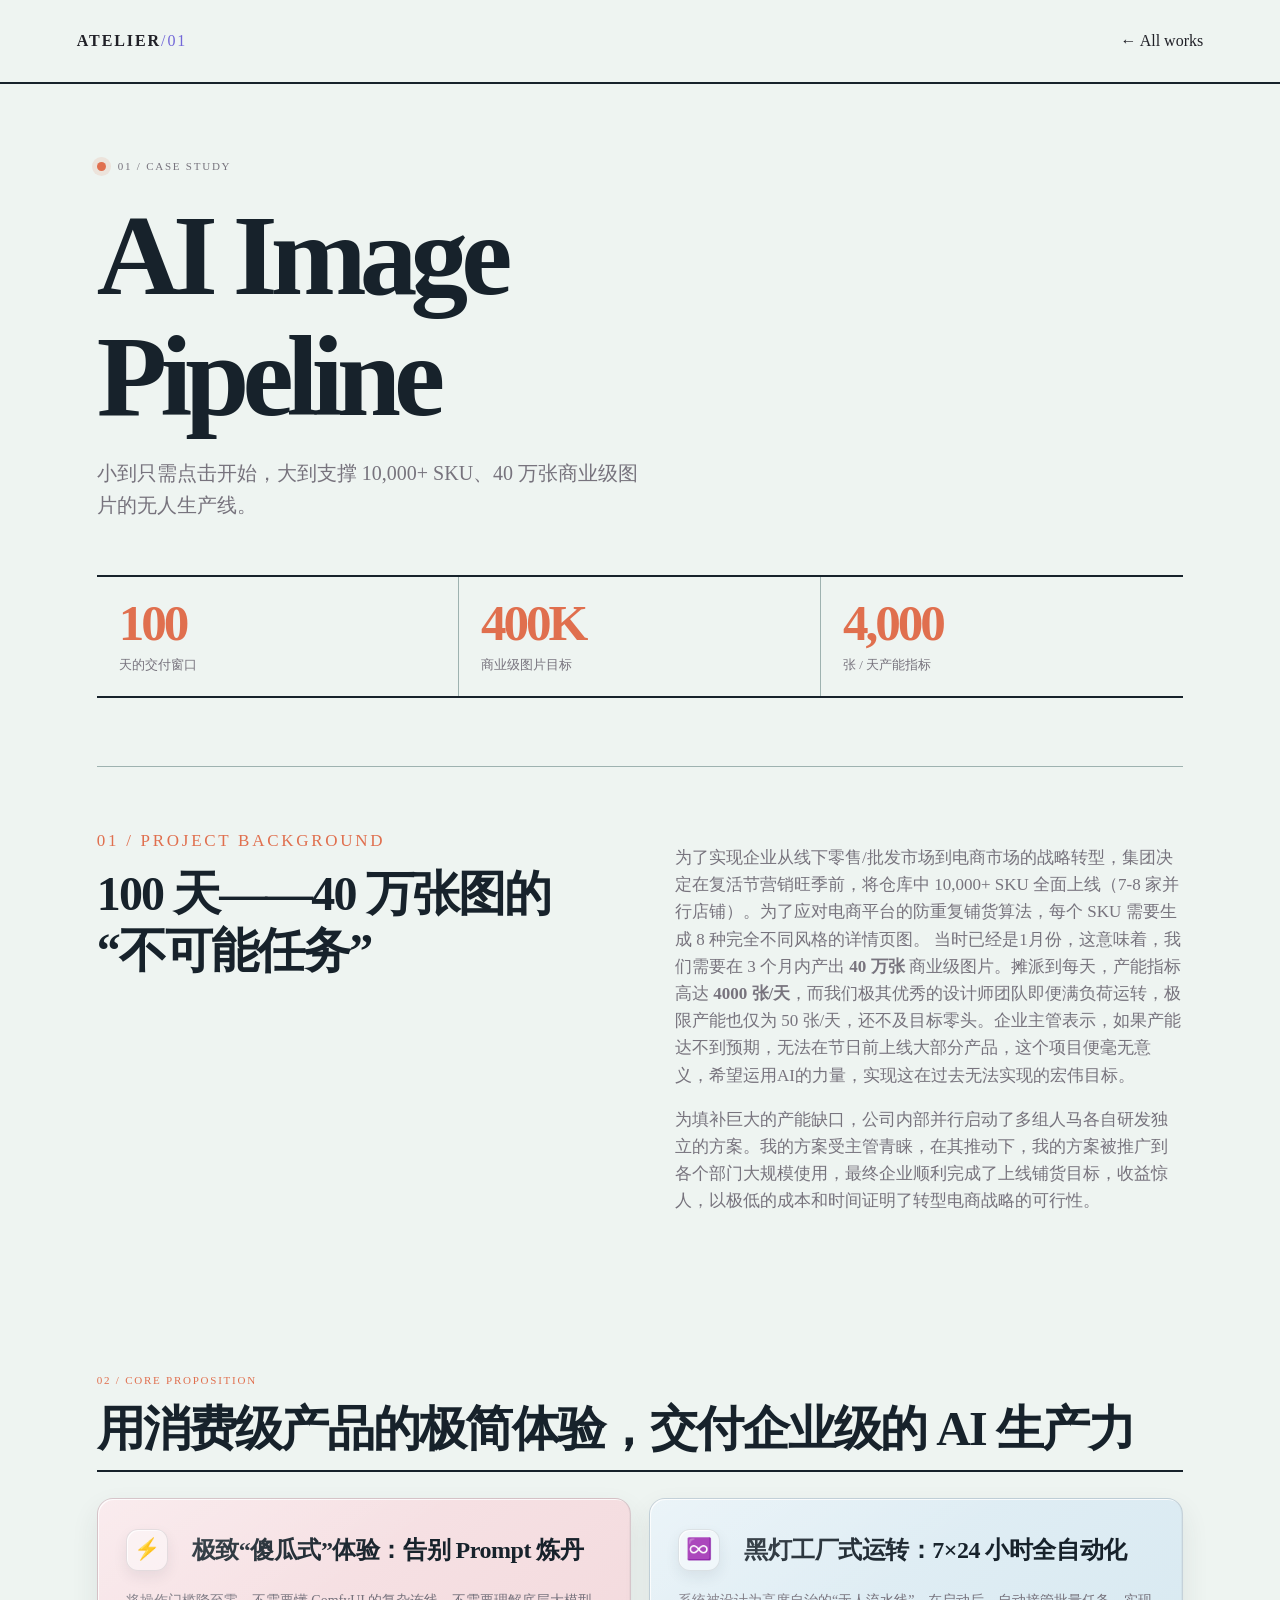
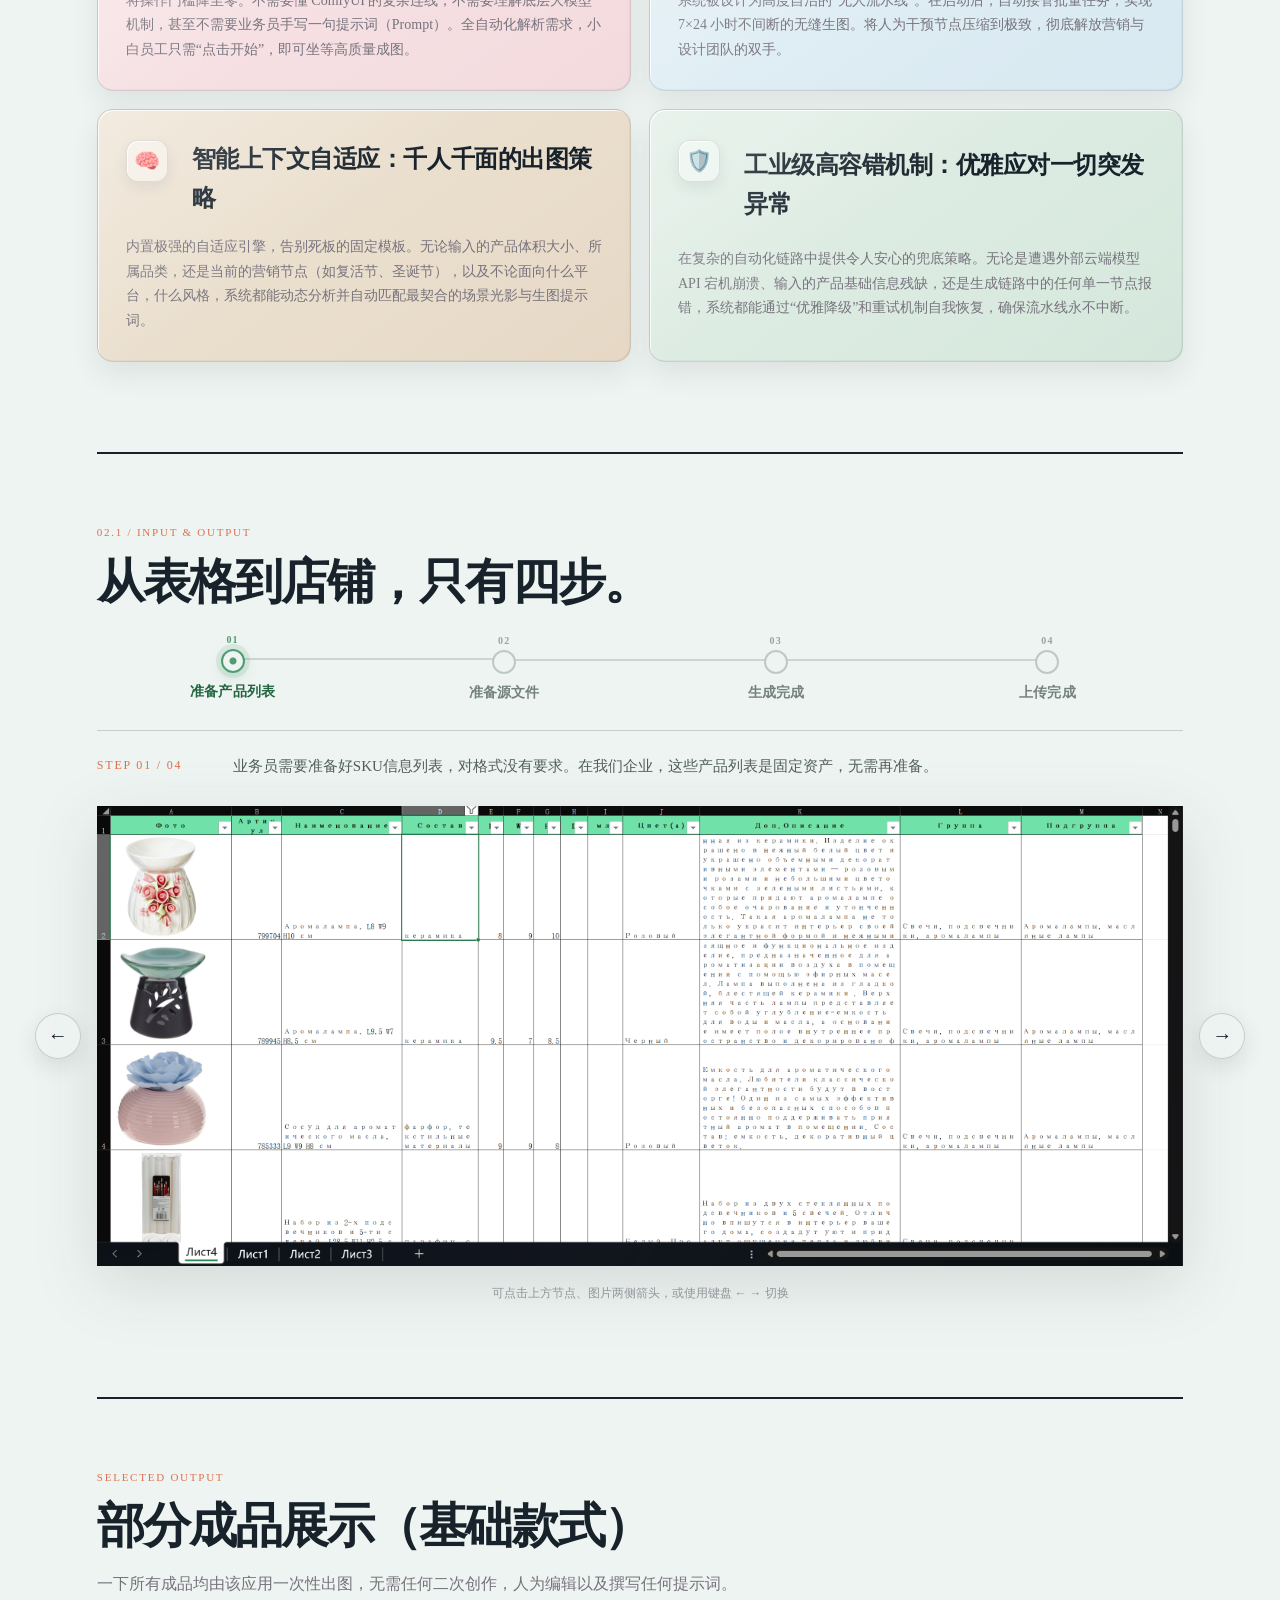
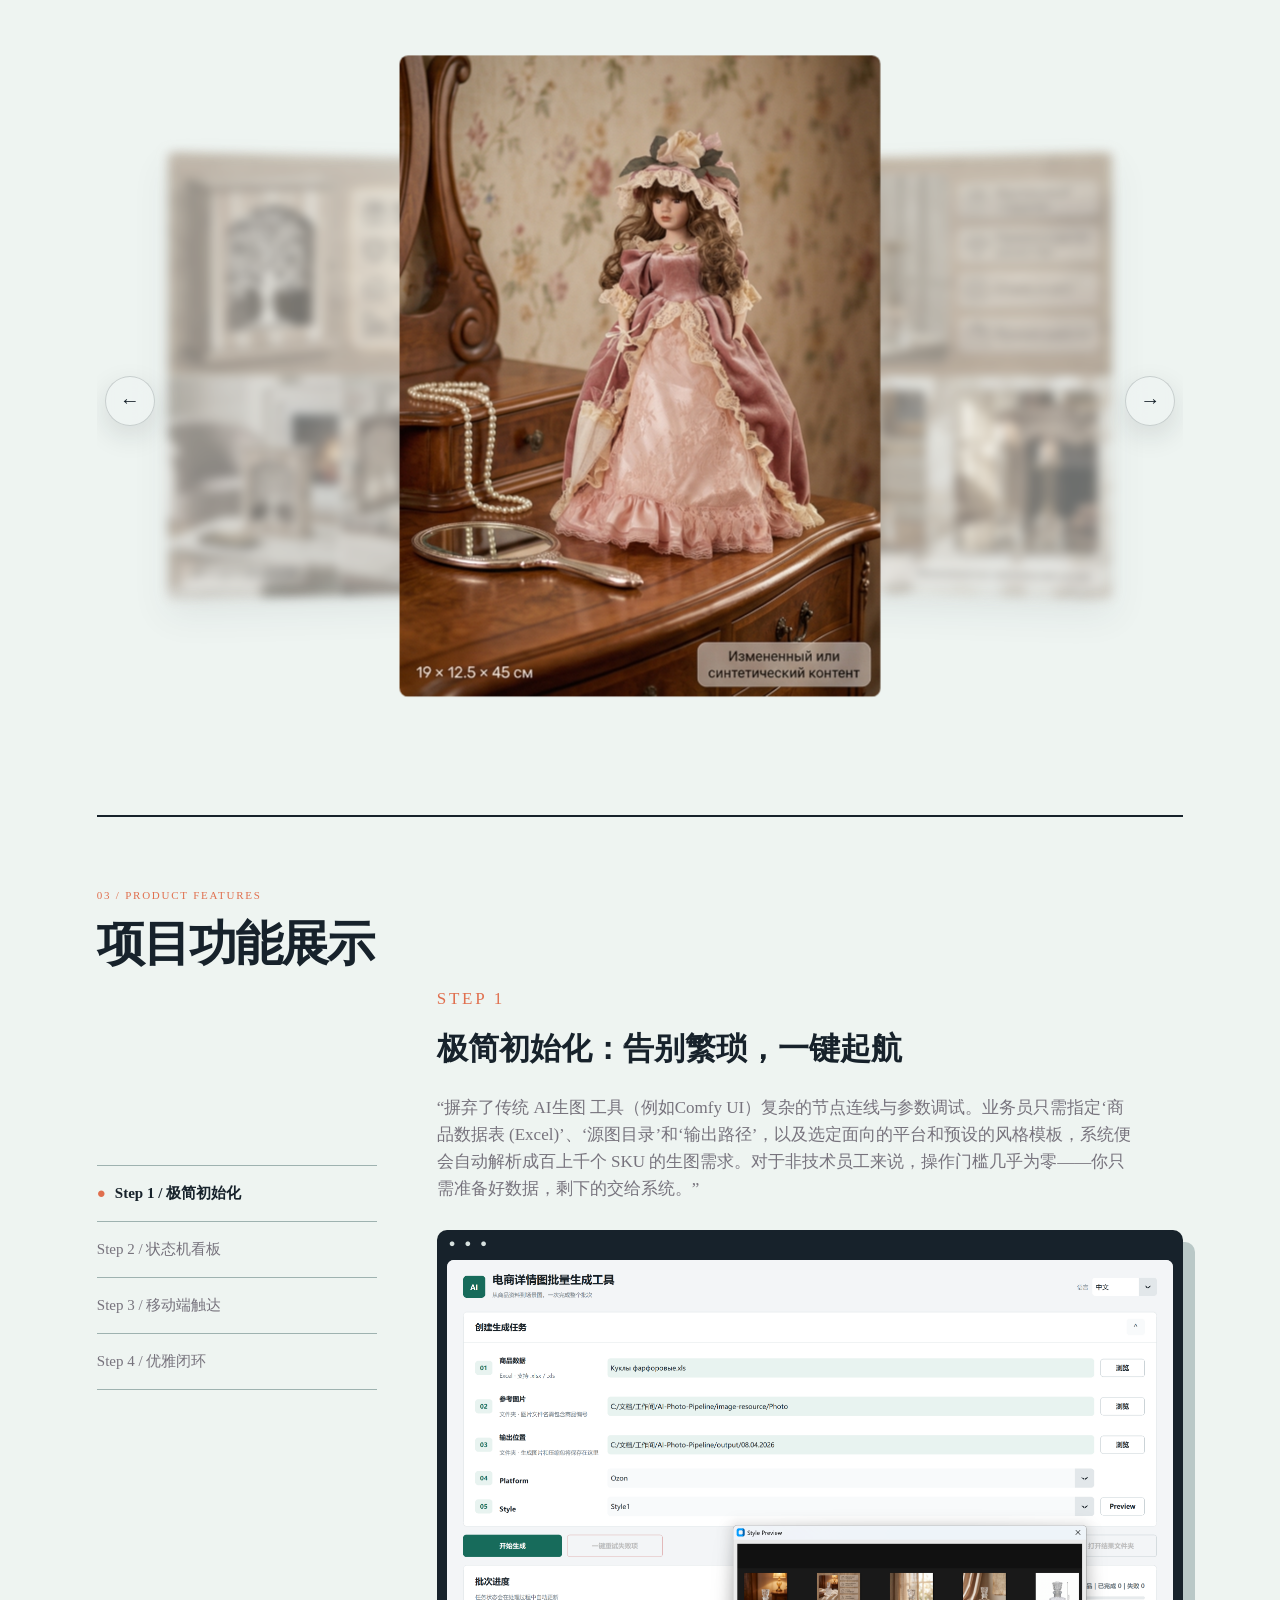
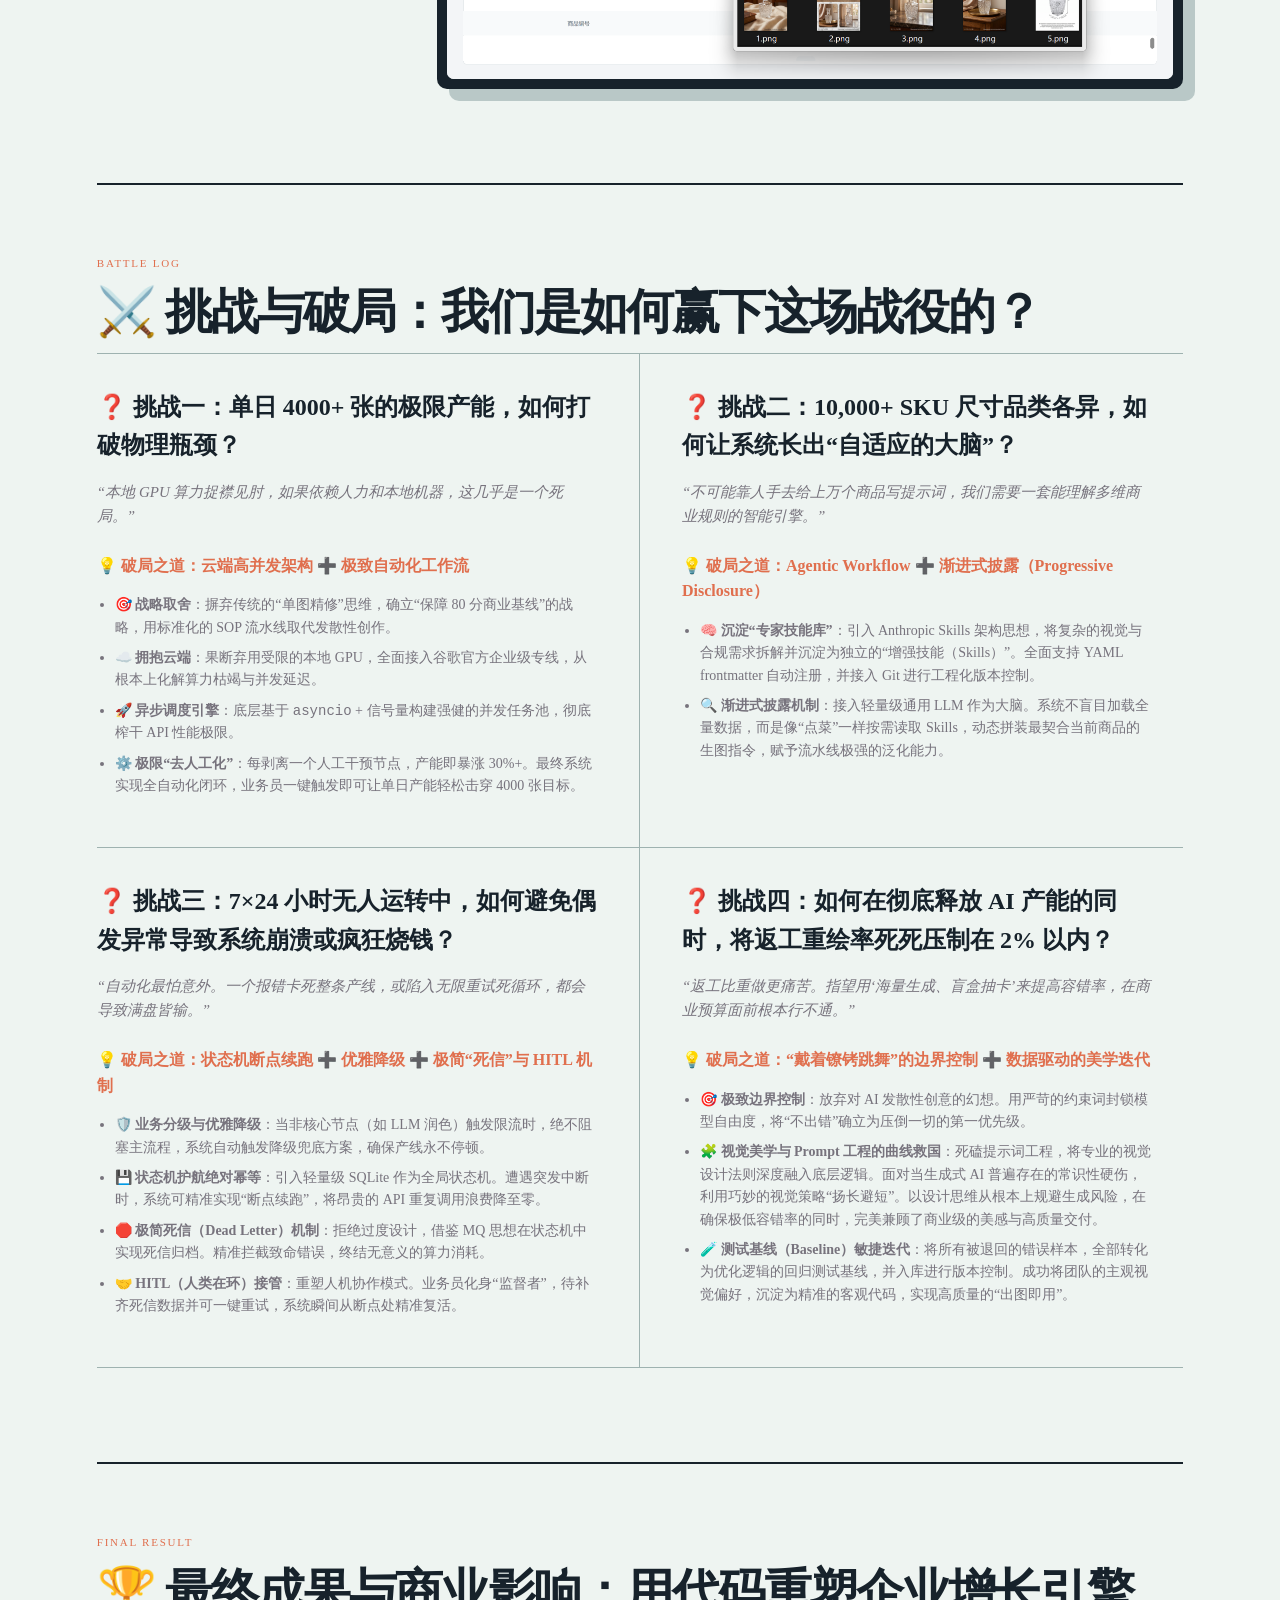
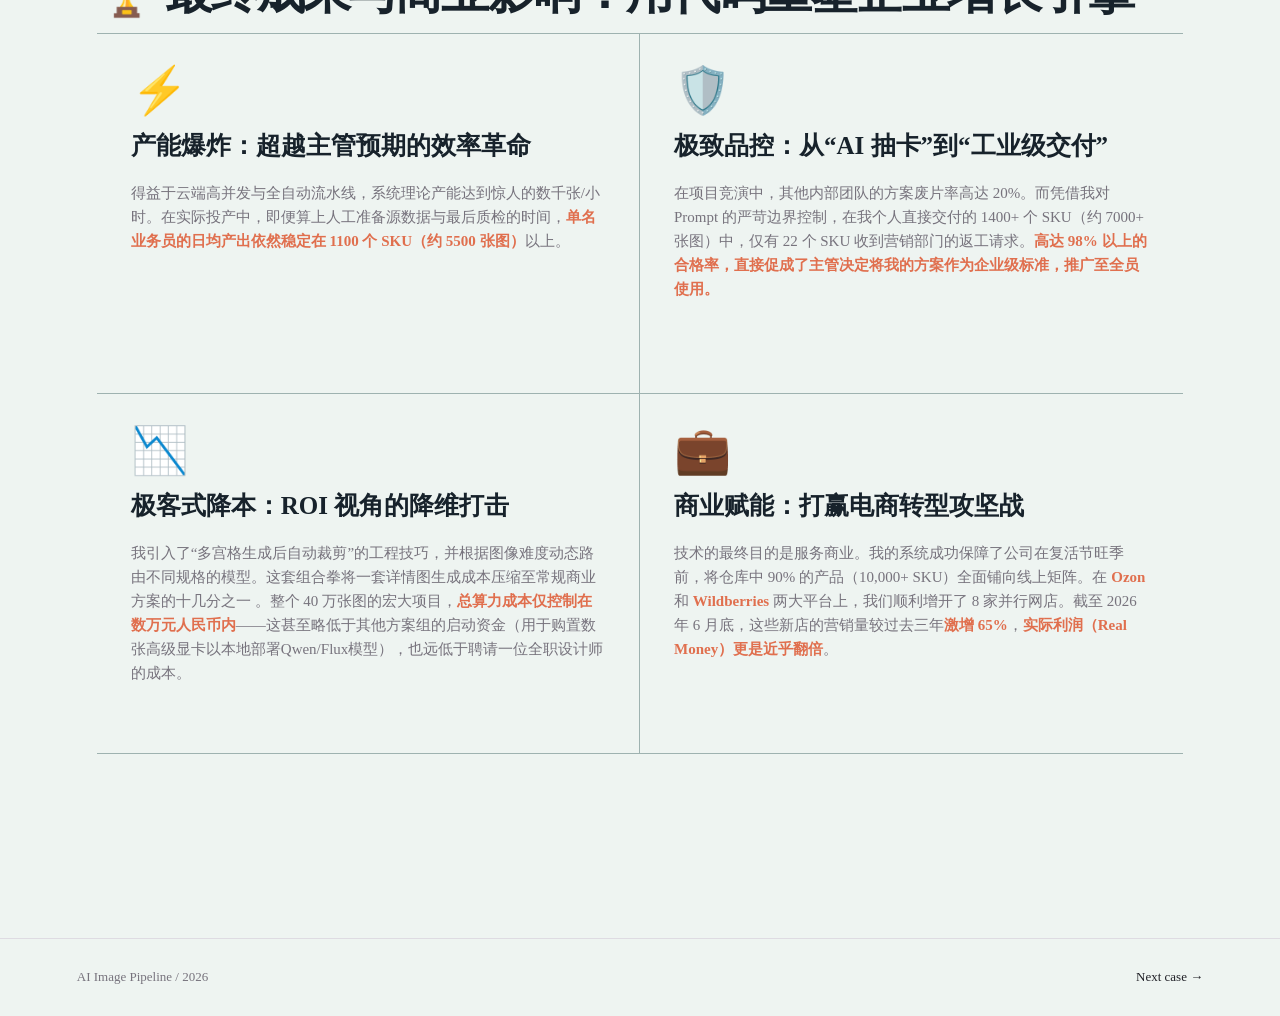
==== docs/project-1.html @ da555381 "Move site to GitHub Pages docs directory" ====
<!doctype html>
<html lang="zh-CN"><head><meta charset="utf-8"><meta name="viewport" content="width=device-width, initial-scale=1"><title>AI Image Pipeline — Atelier</title><link rel="stylesheet" href="styles.css"><link rel="stylesheet" href="theme.css"><link rel="stylesheet" href="pipeline.css"><link rel="stylesheet" href="pipeline-overrides.css"></head>
<body><header class="topbar"><a class="brand" href="index.html">ATELIER<span>/01</span></a><a class="back" href="index.html">← All works</a></header>
<main class="detail pipeline-case">
<section class="detail-head"><div class="pipeline-kicker"><i></i><span class="index">01 / CASE STUDY</span></div><h1>AI Image<br>Pipeline</h1><p class="lede">小到只需点击开始，大到支撑 10,000+ SKU、40 万张商业级图片的无人生产线。</p></section>
<section class="project-stats"><div><strong>100</strong><span>天的交付窗口</span></div><div><strong>400K</strong><span>商业级图片目标</span></div><div><strong>4,000</strong><span>张 / 天产能指标</span></div></section>
<section class="background-copy"><div class="copy-grid"><div><p class="section-label">01 / Project background</p><h2>100 天——40 万张图的“不可能任务”</h2></div><div><p>为了实现企业从线下零售/批发市场到电商市场的战略转型，集团决定在复活节营销旺季前，将仓库中 10,000+ SKU 全面上线（7-8 家并行店铺）。为了应对电商平台的防重复铺货算法，每个 SKU 需要生成 8 种完全不同风格的详情页图。 当时已经是1月份，这意味着，我们需要在 3 个月内产出 <strong>40 万张</strong> 商业级图片。摊派到每天，产能指标高达 <strong>4000 张/天</strong>，而我们极其优秀的设计师团队即便满负荷运转，极限产能也仅为 50 张/天，还不及目标零头。企业主管表示，如果产能达不到预期，无法在节日前上线大部分产品，这个项目便毫无意义，希望运用AI的力量，实现这在过去无法实现的宏伟目标。</p><p>为填补巨大的产能缺口，公司内部并行启动了多组人马各自研发独立的方案。我的方案受主管青睐，在其推动下，我的方案被推广到各个部门大规模使用，最终企业顺利完成了上线铺货目标，收益惊人，以极低的成本和时间证明了转型电商战略的可行性。</p></div></div></section>
<section><p class="section-label">02 / Core proposition</p><h2>用消费级产品的极简体验，交付企业级的 AI 生产力</h2><div class="bento">
<article class="bento-card"><b>⚡</b><div><h3>极致“傻瓜式”体验：告别 Prompt 炼丹</h3><p>将操作门槛降至零。不需要懂 ComfyUI 的复杂连线，不需要理解底层大模型机制，甚至不需要业务员手写一句提示词（Prompt）。全自动化解析需求，小白员工只需“点击开始”，即可坐等高质量成图。</p></div></article>
<article class="bento-card"><b>♾️</b><div><h3>黑灯工厂式运转：7×24 小时全自动化</h3><p>系统被设计为高度自治的“无人流水线”。在启动后，自动接管批量任务，实现 7×24 小时不间断的无缝生图。将人为干预节点压缩到极致，彻底解放营销与设计团队的双手。</p></div></article>
<article class="bento-card"><b>🧠</b><div><h3>智能上下文自适应：千人千面的出图策略</h3><p>内置极强的自适应引擎，告别死板的固定模板。无论输入的产品体积大小、所属品类，还是当前的营销节点（如复活节、圣诞节），以及不论面向什么平台，什么风格，系统都能动态分析并自动匹配最契合的场景光影与生图提示词。</p></div></article>
<article class="bento-card"><b>🛡️</b><div><h3>工业级高容错机制：优雅应对一切突发异常</h3><p>在复杂的自动化链路中提供令人安心的兜底策略。无论是遭遇外部云端模型 API 宕机崩溃、输入的产品基础信息残缺，还是生成链路中的任何单一节点报错，系统都能通过“优雅降级”和重试机制自我恢复，确保流水线永不中断。</p></div></article>
</div></section>
<section class="flow-section"><div class="flow-top"><div><p class="section-label">02.1 / Input & output</p><h2>从表格到店铺，只有四步。</h2></div></div>
<div class="flow-panel" id="flow-panel" tabindex="0" aria-label="输入与输出步骤，可使用方向键切换"><div class="flow-steps"><button class="flow-step active" type="button" data-flow="0"><strong>01</strong><span>准备产品列表</span></button><button class="flow-step" type="button" data-flow="1"><strong>02</strong><span>准备源文件</span></button><button class="flow-step" type="button" data-flow="2"><strong>03</strong><span>生成完成</span></button><button class="flow-step" type="button" data-flow="3"><strong>04</strong><span>上传完成</span></button></div><div class="flow-copy"><span class="step-number" id="flow-number">STEP 01 / 04</span><p id="flow-description">业务员需要准备好SKU信息列表，对格式没有要求。在我们企业，这些产品列表是固定资产，无需再准备。</p></div><div class="flow-image"><button class="round-button flow-image-prev" id="flow-prev" type="button" aria-label="上一步">←</button><img id="flow-image" src="assets/app/输入表格.png" alt="准备产品列表"><button class="round-button flow-image-next" id="flow-next" type="button" aria-label="下一步">→</button></div></div><p class="flow-hint">可点击上方节点、图片两侧箭头，或使用键盘 ← → 切换</p></section>
<section class="gallery-stage"><div class="flow-top"><div><p class="section-label">Selected output</p><h2>部分成品展示（基础款式）</h2><p>一下所有成品均由该应用一次性出图，无需任何二次创作，人为编辑以及撰写任何提示词。</p></div></div><div class="showcase" id="showcase" tabindex="0" aria-label="成品图轮播，可使用方向键切换或滑动"><button class="round-button gallery-prev" type="button" aria-label="上一张">←</button><div class="gallery-track"><figure class="gallery-card is-prev"><img id="gallery-prev-image" src="assets/gallery/20.png" alt="上一张成品图"></figure><figure class="gallery-card is-active"><img id="gallery-active-image" src="assets/gallery/1.png" alt="当前成品图展示 1"></figure><figure class="gallery-card is-next"><img id="gallery-next-image" src="assets/gallery/2.png" alt="下一张成品图"></figure></div><button class="round-button gallery-next" type="button" aria-label="下一张">→</button></div></section>
<section class="features"><p class="section-label">03 / Product features</p><h2>项目功能展示</h2><div class="feature-layout"><nav class="feature-nav"><button class="feature-tab active" type="button" data-feature="0">Step 1 / 极简初始化</button><button class="feature-tab" type="button" data-feature="1">Step 2 / 状态机看板</button><button class="feature-tab" type="button" data-feature="2">Step 3 / 移动端触达</button><button class="feature-tab" type="button" data-feature="3">Step 4 / 优雅闭环</button></nav><article class="feature-content"><p class="section-label" id="feature-step">Step 1</p><h3 id="feature-title">极简初始化：告别繁琐，一键起航</h3><p id="feature-copy">“摒弃了传统 AI生图 工具（例如Comfy UI）复杂的节点连线与参数调试。业务员只需指定‘商品数据表 (Excel)’、‘源图目录’和‘输出路径’，以及选定面向的平台和预设的风格模板，系统便会自动解析成百上千个 SKU 的生图需求。对于非技术员工来说，操作门槛几乎为零——你只需准备好数据，剩下的交给系统。”</p><div class="device-frame browser" id="feature-frame"><img id="feature-image" src="assets/app/图一.png" alt="极简初始化界面"></div></article></div></section>
<section class="challenges"><p class="section-label">Battle log</p><h2>⚔️ 挑战与破局：我们是如何赢下这场战役的？</h2><div class="challenge-list">
<article class="challenge"><h3>❓ 挑战一：单日 4000+ 张的极限产能，如何打破物理瓶颈？</h3><p class="quote">“本地 GPU 算力捉襟见肘，如果依赖人力和本地机器，这几乎是一个死局。”</p><p class="solution">💡 破局之道：云端高并发架构 ➕ 极致自动化工作流</p><ul><li>🎯 <strong>战略取舍</strong>：摒弃传统的“单图精修”思维，确立“保障 80 分商业基线”的战略，用标准化的 SOP 流水线取代发散性创作。</li><li>☁️ <strong>拥抱云端</strong>：果断弃用受限的本地 GPU，全面接入谷歌官方企业级专线，从根本上化解算力枯竭与并发延迟。</li><li>🚀 <strong>异步调度引擎</strong>：底层基于 <code>asyncio</code> + 信号量构建强健的并发任务池，彻底榨干 API 性能极限。</li><li>⚙️ <strong>极限“去人工化”</strong>：每剥离一个人工干预节点，产能即暴涨 30%+。最终系统实现全自动化闭环，业务员一键触发即可让单日产能轻松击穿 4000 张目标。</li></ul></article>
<article class="challenge"><h3>❓ 挑战二：10,000+ SKU 尺寸品类各异，如何让系统长出“自适应的大脑”？</h3><p class="quote">“不可能靠人手去给上万个商品写提示词，我们需要一套能理解多维商业规则的智能引擎。”</p><p class="solution">💡 破局之道：Agentic Workflow ➕ 渐进式披露（Progressive Disclosure）</p><ul><li>🧠 <strong>沉淀“专家技能库”</strong>：引入 Anthropic Skills 架构思想，将复杂的视觉与合规需求拆解并沉淀为独立的“增强技能（Skills）”。全面支持 YAML frontmatter 自动注册，并接入 Git 进行工程化版本控制。</li><li>🔍 <strong>渐进式披露机制</strong>：接入轻量级通用 LLM 作为大脑。系统不盲目加载全量数据，而是像“点菜”一样按需读取 Skills，动态拼装最契合当前商品的生图指令，赋予流水线极强的泛化能力。</li></ul></article>
<article class="challenge"><h3>❓ 挑战三：7×24 小时无人运转中，如何避免偶发异常导致系统崩溃或疯狂烧钱？</h3><p class="quote">“自动化最怕意外。一个报错卡死整条产线，或陷入无限重试死循环，都会导致满盘皆输。”</p><p class="solution">💡 破局之道：状态机断点续跑 ➕ 优雅降级 ➕ 极简“死信”与 HITL 机制</p><ul><li>🛡️ <strong>业务分级与优雅降级</strong>：当非核心节点（如 LLM 润色）触发限流时，绝不阻塞主流程，系统自动触发降级兜底方案，确保产线永不停顿。</li><li>💾 <strong>状态机护航绝对幂等</strong>：引入轻量级 SQLite 作为全局状态机。遭遇突发中断时，系统可精准实现“断点续跑”，将昂贵的 API 重复调用浪费降至零。</li><li>🛑 <strong>极简死信（Dead Letter）机制</strong>：拒绝过度设计，借鉴 MQ 思想在状态机中实现死信归档。精准拦截致命错误，终结无意义的算力消耗。</li><li>🤝 <strong>HITL（人类在环）接管</strong>：重塑人机协作模式。业务员化身“监督者”，待补齐死信数据并可一键重试，系统瞬间从断点处精准复活。</li></ul></article>
<article class="challenge"><h3>❓ 挑战四：如何在彻底释放 AI 产能的同时，将返工重绘率死死压制在 2% 以内？</h3><p class="quote">“返工比重做更痛苦。指望用‘海量生成、盲盒抽卡’来提高容错率，在商业预算面前根本行不通。”</p><p class="solution">💡 破局之道：“戴着镣铐跳舞”的边界控制 ➕ 数据驱动的美学迭代</p><ul><li>🎯 <strong>极致边界控制</strong>：放弃对 AI 发散性创意的幻想。用严苛的约束词封锁模型自由度，将“不出错”确立为压倒一切的第一优先级。</li><li>🧩 <strong>视觉美学与 Prompt 工程的曲线救国</strong>：死磕提示词工程，将专业的视觉设计法则深度融入底层逻辑。面对当生成式 AI 普遍存在的常识性硬伤，利用巧妙的视觉策略“扬长避短”。以设计思维从根本上规避生成风险，在确保极低容错率的同时，完美兼顾了商业级的美感与高质量交付。</li><li>🧪 <strong>测试基线（Baseline）敏捷迭代</strong>：将所有被退回的错误样本，全部转化为优化逻辑的回归测试基线，并入库进行版本控制。成功将团队的主观视觉偏好，沉淀为精准的客观代码，实现高质量的“出图即用”。</li></ul></article>
</div></section>
<section class="results"><p class="section-label">Final result</p><h2>🏆 最终成果与商业影响：用代码重塑企业增长引擎</h2><div class="trophy-grid">
<article class="trophy"><div class="trophy-icon">⚡</div><h3>产能爆炸：超越主管预期的效率革命</h3><p>得益于云端高并发与全自动流水线，系统理论产能达到惊人的数千张/小时。在实际投产中，即便算上人工准备源数据与最后质检的时间，<strong>单名业务员的日均产出依然稳定在 1100 个 SKU（约 5500 张图）</strong>以上。</p></article>
<article class="trophy"><div class="trophy-icon">🛡️</div><h3>极致品控：从“AI 抽卡”到“工业级交付”</h3><p>在项目竞演中，其他内部团队的方案废片率高达 20%。而凭借我对 Prompt 的严苛边界控制，在我个人直接交付的 1400+ 个 SKU（约 7000+ 张图）中，仅有 22 个 SKU 收到营销部门的返工请求。<strong>高达 98% 以上的合格率，直接促成了主管决定将我的方案作为企业级标准，推广至全员使用。</strong></p></article>
<article class="trophy"><div class="trophy-icon">📉</div><h3>极客式降本：ROI 视角的降维打击</h3><p>我引入了“多宫格生成后自动裁剪”的工程技巧，并根据图像难度动态路由不同规格的模型。这套组合拳将一套详情图生成成本压缩至常规商业方案的十几分之一 。整个 40 万张图的宏大项目，<strong>总算力成本仅控制在数万元人民币内</strong>——这甚至略低于其他方案组的启动资金（用于购置数张高级显卡以本地部署Qwen/Flux模型），也远低于聘请一位全职设计师的成本。</p></article>
<article class="trophy"><div class="trophy-icon">💼</div><h3>商业赋能：打赢电商转型攻坚战</h3><p>技术的最终目的是服务商业。我的系统成功保障了公司在复活节旺季前，将仓库中 90% 的产品（10,000+ SKU）全面铺向线上矩阵。在 <strong>Ozon</strong> 和 <strong>Wildberries</strong> 两大平台上，我们顺利增开了 8 家并行网店。截至 2026 年 6 月底，这些新店的营销量较过去三年<strong>激增 65%</strong>，<strong>实际利润（Real Money）更是近乎翻倍</strong>。</p></article>
</div></section></main><footer><span>AI Image Pipeline / 2026</span><a href="project-2.html">Next case →</a></footer>
<script>
const flows=[['准备产品列表','业务员需要准备好SKU信息列表，对格式没有要求。在我们企业，这些产品列表是固定资产，无需再准备。','输入表格.png'],['准备源文件（白底图）','业务员需要将带有SKU编号的同名图片都打包到对应文件路径，同样对顺序和格式无要求，在我们企业这些也是固定资产无需再次消耗人力。','白底图展示.png'],['生成完成','生成完成后，会根据SKU编号对成品图进行打包和排序，并存放至指定位置。业务员可以一键上传到Ozon等平台，不需要再改动。','文件打包.png'],['上传完成','成品图已经被批量上传到Ozon等电商平台上，我们的业务员会对上线的产品图进行审核。','商店展示.png']];let fi=0;function setFlow(n){fi=(n+4)%4;let x=flows[fi];document.querySelector('#flow-number').textContent=`STEP 0${fi+1} / 04`;document.querySelector('#flow-description').textContent=x[1];let im=document.querySelector('#flow-image');im.classList.add('is-changing');setTimeout(()=>{im.src='assets/app/'+x[2];im.alt=x[0];im.classList.remove('is-changing')},120);document.querySelectorAll('.flow-step').forEach((b,i)=>{b.classList.toggle('active',i===fi);b.classList.toggle('complete',i<fi)})}document.querySelector('#flow-prev').onclick=()=>setFlow(fi-1);document.querySelector('#flow-next').onclick=()=>setFlow(fi+1);document.querySelectorAll('.flow-step').forEach(b=>b.onclick=()=>setFlow(+b.dataset.flow));document.querySelector('#flow-panel').onkeydown=e=>{if(e.key==='ArrowLeft'){e.preventDefault();setFlow(fi-1)}if(e.key==='ArrowRight'){e.preventDefault();setFlow(fi+1)}};
const pics=['1.png','2.png','3.png','4.png','6.jpg','7.jpg','8.png','9.png','10.png','11.png','12.png','13.png','14.png','15.png','16.png','17.png','18.png','19.png','20.png'];let gi=0,timer,galleryBusy=false;const galleryPath='assets/gallery/';const show=document.querySelector('#showcase');function renderGallery(){const prev=(gi-1+pics.length)%pics.length,next=(gi+1)%pics.length;document.querySelector('#gallery-prev-image').src=galleryPath+pics[prev];document.querySelector('#gallery-active-image').src=galleryPath+pics[gi];document.querySelector('#gallery-active-image').alt=`当前成品图展示 ${gi+1}`;document.querySelector('#gallery-next-image').src=galleryPath+pics[next]}function setGallery(n){if(galleryBusy)return;galleryBusy=true;const direction=((n-gi+pics.length)%pics.length===pics.length-1)?'prev':'next';show.classList.add(direction==='next'?'rotate-next':'rotate-prev');setTimeout(()=>{gi=(n+pics.length)%pics.length;show.classList.add('is-resetting');show.classList.remove('rotate-next','rotate-prev');renderGallery();requestAnimationFrame(()=>requestAnimationFrame(()=>{show.classList.remove('is-resetting');galleryBusy=false}))},560)}function resetTimer(){clearInterval(timer);timer=setInterval(()=>setGallery(gi+1),4600)}document.querySelector('.gallery-prev').onclick=()=>{setGallery(gi-1);resetTimer()};document.querySelector('.gallery-next').onclick=()=>{setGallery(gi+1);resetTimer()};let sx=0;show.onkeydown=e=>{if(e.key==='ArrowLeft'){e.preventDefault();setGallery(gi-1);resetTimer()}if(e.key==='ArrowRight'){e.preventDefault();setGallery(gi+1);resetTimer()}};show.addEventListener('touchstart',e=>sx=e.changedTouches[0].screenX,{passive:true});show.addEventListener('touchend',e=>{let d=e.changedTouches[0].screenX-sx;if(Math.abs(d)>40){setGallery(gi+(d<0?1:-1));resetTimer()}},{passive:true});renderGallery();resetTimer();
const features=[['Step 1','极简初始化：告别繁琐，一键起航','“摒弃了传统 AI生图 工具（例如Comfy UI）复杂的节点连线与参数调试。业务员只需指定‘商品数据表 (Excel)’、‘源图目录’和‘输出路径’，系统便会自动解析成百上千个 SKU 的生图需求。对于非技术员工来说，操作门槛几乎为零——你只需准备好数据，剩下的交给系统。”','图一.png','极简初始化界面','browser'],['Step 2','状态机看板：运筹帷幄，全局掌控','“点击开始，应用即刻化身为全自动流水线。得益于底层的异步并发引擎与状态机机制，任务看板实时反馈每一个 SKU 的流转节点与成功率。无需人肉盯盘，每个并发任务的进度一目了然，将‘工业级量产’的稳健感具象化。”','图二.png','任务进行中的看板','browser'],['Step 3','移动端触达：解放双手，只需验收','“真正的‘黑灯工厂’意味着彻底解放双眼。你可以去忙自己其他的工作，不需要一直盯着它，待任务跑完时，系统会通过专属 Telegram Bot 第一时间将完工报告推送到你的手机。”','图三.png','Telegram Bot 手机通知','phone-frame'],['Step 4','优雅闭环：死信接管与断点续跑','“遇到源图缺失或尺寸报错？无需从头重跑大批次。系统生成的详细报告精准过滤出‘死信（Dead Letter）’任务。业务员只需在源头补齐数据，点击‘一键重试’，系统便会精确触发断点续跑机制。绝不浪费昂贵的付费 API，优雅实现 HITL的最后一块拼图。”','图四.png','详细报告与一键重试按钮','browser']];function setFeature(n){let x=features[n];document.querySelector('#feature-step').textContent=x[0];document.querySelector('#feature-title').textContent=x[1];document.querySelector('#feature-copy').textContent=x[2];let im=document.querySelector('#feature-image');im.src='assets/app/'+x[3];im.alt=x[4];document.querySelector('#feature-frame').className='device-frame '+x[5];document.querySelectorAll('.feature-tab').forEach((b,i)=>b.classList.toggle('active',i===n))}document.querySelectorAll('.feature-tab').forEach((b,i)=>b.onclick=()=>setFeature(i));
</script></body></html>
---- docs/styles.css ----
:root{--ink:#202027;--muted:#77737d;--line:#dedbe2;--paper:#f8f7f4;--accent:#7267d8}*{box-sizing:border-box}body{margin:0;background:var(--paper);color:var(--ink);font-family:Arial,"PingFang SC",sans-serif;line-height:1.6}.topbar,footer{display:flex;justify-content:space-between;align-items:center;padding:28px 6vw;border-bottom:1px solid var(--line)}footer{border-top:1px solid var(--line);border-bottom:0;margin-top:90px;color:var(--muted);font-size:13px}.brand{font-weight:800;letter-spacing:.12em;color:var(--ink);text-decoration:none}.brand span{color:var(--accent);font-weight:400}.eyebrow,.index{font-size:11px;letter-spacing:.16em;text-transform:uppercase;color:var(--muted)}main{max-width:1100px;margin:auto;padding:0 6vw}.hero{padding:110px 0 85px;max-width:740px}.hero h1,.detail-head h1{font-size:clamp(48px,8vw,106px);line-height:1.05;letter-spacing:-.06em;margin:18px 0}.hero em{font-style:normal;color:var(--accent)}.intro,.lede{font-size:20px;color:var(--muted);max-width:560px}.project-list{border-top:1px solid var(--line)}.project-card{display:grid;grid-template-columns:70px 1fr 40px;gap:22px;padding:38px 0;border-bottom:1px solid var(--line);text-decoration:none;color:inherit;align-items:start;transition:.2s}.project-card:hover{padding-left:12px}.project-card h2{font-size:42px;line-height:1.1;margin:0 0 8px}.project-card p{margin:0;color:var(--muted);max-width:520px}.arrow{font-size:28px;color:var(--accent)}.back,footer a{color:var(--ink);text-decoration:none}.detail{padding-top:76px}.detail-head{max-width:800px}.visual{height:420px;margin:64px 0 100px;display:grid;place-items:center;background:#ece8f8;overflow:hidden}.visual-flow{background:linear-gradient(135deg,#d9d1f4,#f3d9cd)}.visual-notes{background:linear-gradient(135deg,#d5ebea,#f6e7c7)}.mock-window{width:58%;height:58%;background:#fff;border-radius:14px;padding:22px;box-shadow:0 20px 50px #4b3d5c2b}.mock-window>span{display:inline-block;width:8px;height:8px;border-radius:50%;background:#d8d3dc;margin-right:5px}.mock-lines{margin-top:25px;height:70%;background:repeating-linear-gradient(#f0eef4 0 2px,transparent 2px 28px)}.phone{width:190px;height:350px;border:10px solid #292834;border-radius:30px;background:#fff;padding:14px;box-shadow:0 25px 45px #37564b35}.phone-screen{display:flex;flex-direction:column;gap:13px;font-size:12px}.note-line{display:block;height:8px;background:#c7ddda;border-radius:10px}.note-line.short{width:62%}.photo-block{height:120px;border-radius:10px;background:linear-gradient(135deg,#f3bc83,#87b7ae)}.copy-grid{display:grid;grid-template-columns:1fr 1fr;gap:70px;padding:60px 0;border-top:1px solid var(--line)}h2{font-size:32px;line-height:1.2;margin:12px 0}h3{font-size:24px;margin:12px 0}p{color:var(--muted)}.split{display:grid;grid-template-columns:1fr 1fr;gap:70px;padding:60px 0;border-top:1px solid var(--line)}ul{padding-left:18px;color:var(--muted)}li{margin:8px 0}.metric{display:flex;align-items:baseline;gap:14px;border-top:1px solid var(--line);padding:16px 0}.metric strong{font-size:30px;color:var(--accent)}.metric span{color:var(--muted);font-size:13px}.gallery{padding:60px 0;border-top:1px solid var(--line)}.tiles{display:grid;grid-template-columns:repeat(3,1fr);gap:16px}.tile{height:180px;border-radius:10px;padding:20px;font-weight:700}.lavender{background:#ddd8f5}.peach{background:#f4d8c9}.mint{background:#d5e9df}.sky{background:#d5e9f1}.butter{background:#f4e6b8}.rose{background:#f1d5dc}.architecture{display:flex;gap:10px;align-items:center;margin:20px 0}.architecture span{padding:12px 16px;border:1px solid var(--line);border-radius:8px;background:#fff}.architecture i{color:var(--accent)}@media(max-width:700px){.copy-grid,.split{grid-template-columns:1fr;gap:20px}.tiles{grid-template-columns:1fr}.visual{height:300px}.project-card h2{font-size:32px}}
---- docs/theme.css ----
﻿body{background:#eef4f1;color:#17222b;font-family:Georgia,"Songti SC",serif}.topbar{border-bottom:2px solid #17222b}.project-card{border-bottom:2px solid #b9c8c7}.hero em,.arrow,.metric strong{color:#e06f4e}.tile{border-radius:0;border:1px solid #9eb2b0}
---- docs/pipeline.css ----
.pipeline-case{max-width:1240px;padding-top:74px}.pipeline-case .detail-head{max-width:930px}.pipeline-case .detail-head h1{font-size:clamp(54px,9vw,130px);max-width:1000px}.pipeline-kicker{display:flex;gap:12px;align-items:center;margin-bottom:20px}.pipeline-kicker i{width:9px;height:9px;background:#e06f4e;border-radius:50%;box-shadow:0 0 0 5px #e06f4e22}.section-label{font-size:11px;letter-spacing:.16em;text-transform:uppercase;color:#e06f4e;margin:0 0 12px}.pipeline-case h2{font-size:clamp(30px,4vw,48px);line-height:1.18;letter-spacing:-.04em}.project-stats{display:grid;grid-template-columns:repeat(3,1fr);border-top:2px solid #17222b;border-bottom:2px solid #17222b;margin:54px 0 68px}.project-stats div{padding:20px 22px;border-right:1px solid #9eb2b0}.project-stats div:last-child{border:0}.project-stats strong{display:block;font-size:clamp(30px,4vw,54px);line-height:1;color:#e06f4e;letter-spacing:-.06em}.project-stats span{display:block;color:#77737d;font-size:13px;margin-top:7px}.pipeline-hero-media{display:grid;grid-template-columns:1.1fr .9fr;gap:12px;height:520px;margin-bottom:100px;overflow:hidden}.pipeline-hero-media img{width:100%;height:100%;object-fit:cover;display:block;border:1px solid #9eb2b0}.pipeline-hero-stack{display:grid;grid-template-rows:1fr 1fr;gap:12px;min-height:0}.background-copy{padding-bottom:80px}.background-copy p{font-size:17px}.pipeline-case .copy-grid{border-color:#9eb2b0}.bento{display:grid;grid-template-columns:repeat(2,1fr);gap:12px;padding:26px 0 90px;border-top:2px solid #17222b}.bento-card{min-height:240px;padding:26px;border:1px solid #9eb2b0;background:#f6faf7;display:flex;flex-direction:column;justify-content:space-between}.bento-card:nth-child(2){background:#e4edeb}.bento-card:nth-child(3){background:#f4e7d0}.bento-card:nth-child(4){background:#e9e3f3}.bento-card b{font-size:36px;line-height:1}.bento-card h3{margin:20px 0 10px}.bento-card p{font-size:14px;margin:0}.flow-section,.gallery-stage,.features,.challenges,.results{border-top:2px solid #17222b;padding:70px 0 94px}.flow-top{display:flex;justify-content:space-between;gap:28px;align-items:end;margin-bottom:28px}.flow-top h2{max-width:680px;margin:0}.flow-controls{display:flex;gap:8px;flex:none}.round-button{appearance:none;width:42px;height:42px;border:1px solid #17222b;border-radius:50%;background:transparent;color:#17222b;font-size:20px;cursor:pointer;transition:.2s}.round-button:hover{background:#e06f4e;color:white;border-color:#e06f4e}.flow-panel{display:grid;grid-template-columns:88px .8fr 1.3fr;background:#f8f7f4;border:1px solid #17222b;min-height:470px}.flow-steps{display:flex;flex-direction:column;justify-content:space-evenly;align-items:center;border-right:1px solid #9eb2b0;padding:20px 0}.flow-step{width:34px;height:34px;border:1px solid #9eb2b0;background:#f8f7f4;border-radius:50%;font:600 12px Georgia,serif;cursor:pointer}.flow-step.active{background:#e06f4e;color:#fff;border-color:#e06f4e;box-shadow:0 0 0 5px #e06f4e20}.flow-copy{padding:48px 38px;display:flex;flex-direction:column;justify-content:center}.step-number{font-size:12px;letter-spacing:.15em;color:#e06f4e}.flow-copy h3{font-size:32px;margin:15px 0}.flow-copy p{font-size:16px}.flow-image{margin:24px;border:1px solid #9eb2b0;background:#e6edeb;overflow:hidden}.flow-image img{width:100%;height:100%;object-fit:cover;display:block}.flow-hint{font-size:12px;color:#77737d;margin:16px 0 0}.showcase{position:relative;min-height:630px;background:#dfe9e7;border:1px solid #17222b;display:grid;place-items:center;overflow:hidden}.showcase img{width:100%;height:630px;object-fit:contain;display:block;padding:25px;transition:opacity .22s}.showcase .round-button{position:absolute;top:50%;z-index:2;background:#f8f7f4}.gallery-prev{left:22px}.gallery-next{right:22px}.gallery-counter{position:absolute;right:24px;bottom:18px;font-size:12px;letter-spacing:.14em;background:#f8f7f4;padding:5px 8px;border:1px solid #17222b}.feature-layout{display:grid;grid-template-columns:280px 1fr;gap:60px}.feature-nav{position:sticky;top:28px;height:max-content;border-top:1px solid #9eb2b0}.feature-tab{width:100%;text-align:left;padding:18px 0;border:0;border-bottom:1px solid #9eb2b0;background:transparent;font-family:inherit;font-size:15px;color:#77737d;cursor:pointer}.feature-tab.active{color:#17222b;font-weight:bold}.feature-tab.active:before{content:'●';color:#e06f4e;margin-right:9px}.feature-content h3{font-size:31px;margin:0 0 20px}.feature-content p{font-size:17px;max-width:700px}.device-frame{margin-top:28px;background:#17222b;padding:11px 11px 26px;border-radius:13px;box-shadow:12px 12px 0 #b9c8c7}.device-frame.browser{border-radius:10px;padding:30px 10px 10px;position:relative}.device-frame.browser:before{content:'●  ●  ●';position:absolute;top:7px;left:12px;color:#d7e1df;font:11px Arial;letter-spacing:3px}.device-frame img{width:100%;display:block;background:#fff;max-height:550px;object-fit:contain}.device-frame.phone-frame{max-width:295px;margin-left:auto;margin-right:auto;border-radius:34px;padding:13px}.challenge-list,.trophy-grid{display:grid;grid-template-columns:repeat(2,1fr);border-top:1px solid #9eb2b0}.challenge{padding:34px 30px 42px 0;border-bottom:1px solid #9eb2b0}.challenge:nth-child(odd){padding-right:42px;border-right:1px solid #9eb2b0}.challenge:nth-child(even){padding-left:42px}.challenge h3{margin:0 0 12px}.quote{font-style:italic;color:#77737d;font-size:15px}.solution{font-weight:bold;color:#e06f4e;margin-top:25px}.challenge ul{font-size:14px;margin:14px 0 0}.trophy{min-height:360px;padding:34px;border-right:1px solid #9eb2b0;border-bottom:1px solid #9eb2b0}.trophy:nth-child(even){border-right:0}.trophy-icon{font-size:46px;line-height:1}.trophy h3{font-size:25px}.trophy p{font-size:15px}.trophy strong{color:#e06f4e}@media(max-width:800px){.pipeline-hero-media{height:380px}.flow-panel{grid-template-columns:58px 1fr}.flow-image{grid-column:2;margin:0 20px 20px;min-height:260px}.flow-copy{padding:38px 26px}.feature-layout{grid-template-columns:1fr;gap:30px}.feature-nav{display:flex;position:static;overflow:auto;border-bottom:1px solid #9eb2b0}.feature-tab{white-space:nowrap;border-top:1px solid #9eb2b0;border-bottom:0;padding:14px 18px}.challenge-list,.trophy-grid{grid-template-columns:1fr}.challenge:nth-child(n){padding:28px 0;border-right:0}.trophy:nth-child(n){border-right:0}.showcase,.showcase img{min-height:420px;height:420px}}@media(max-width:560px){.project-stats{grid-template-columns:1fr}.project-stats div{border-right:0;border-bottom:1px solid #9eb2b0}.pipeline-hero-media{height:300px}.pipeline-hero-stack{display:none}.bento{grid-template-columns:1fr}.flow-top{display:block}.flow-controls{margin-top:20px}.flow-panel{grid-template-columns:1fr;display:block}.flow-steps{height:62px;flex-direction:row;border-right:0;border-bottom:1px solid #9eb2b0}.flow-copy{padding:30px 22px}.flow-copy h3{font-size:27px}.flow-image{margin:0 18px 18px;height:260px}.showcase,.showcase img{min-height:330px;height:330px}.gallery-prev{left:10px}.gallery-next{right:10px}}
---- docs/pipeline-overrides.css ----
/* Align the feature navigation with the content column on larger screens. */
@media (min-width: 801px) {
  .feature-nav { margin-top: 180px; }
}

/* Core proposition: soft color-coded, subtly embossed cards. */
.bento {
  gap: 18px;
}

.bento-card {
  position: relative;
  display: grid;
  grid-template-columns: 46px minmax(0, 1fr);
  align-items: start;
  column-gap: 20px;
  row-gap: 18px;
  overflow: hidden;
  min-height: 0;
  padding: 30px 28px 28px;
  border: 1px solid rgba(23, 34, 43, 0.14);
  border-radius: 16px;
  box-shadow:
    0 12px 28px rgba(39, 54, 60, 0.09),
    inset 1px 1px 0 rgba(255, 255, 255, 0.82),
    inset -1px -1px 0 rgba(61, 76, 82, 0.05);
  transition: transform 180ms ease, box-shadow 180ms ease;
}

.bento-card::after {
  content: "";
  position: absolute;
  inset: 0;
  pointer-events: none;
  background: linear-gradient(145deg, rgba(255, 255, 255, 0.26), transparent 46%);
}

.bento-card:nth-child(1) {
  background: linear-gradient(145deg, #f8e5e8, #f3dadd);
}

.bento-card:nth-child(2) {
  background: linear-gradient(145deg, #e4f0f6, #d8e9f1);
}

.bento-card:nth-child(3) {
  background: linear-gradient(145deg, #eee4d5, #e6d8c5);
}

.bento-card:nth-child(4) {
  background: linear-gradient(145deg, #e2efe7, #d5e7dc);
}

.bento-card b,
.bento-card div {
  position: relative;
  z-index: 1;
}

.bento-card b {
  position: relative;
  top: auto;
  right: auto;
  width: 42px;
  height: 42px;
  display: grid;
  place-items: center;
  border: 1px solid rgba(23, 34, 43, 0.1);
  border-radius: 12px;
  background: rgba(255, 255, 255, 0.42);
  box-shadow:
    0 6px 14px rgba(39, 54, 60, 0.08),
    inset 1px 1px 0 rgba(255, 255, 255, 0.78);
  font-size: 21px;
}

.bento-card h3 {
  grid-column: 2;
  align-self: center;
  max-width: none;
  margin: 0;
  letter-spacing: -0.02em;
}

.bento-card div {
  display: contents;
}

.bento-card p {
  grid-column: 1 / -1;
  max-width: none;
  margin: 0;
  line-height: 1.75;
}

@media (hover: hover) {
  .bento-card:hover {
    transform: translateY(-4px);
    box-shadow:
      0 18px 38px rgba(39, 54, 60, 0.13),
      inset 1px 1px 0 rgba(255, 255, 255, 0.88),
      inset -1px -1px 0 rgba(61, 76, 82, 0.05);
  }
}

/* Input & output: horizontal progress, full-image presentation. */
.flow-panel {
  display: flex;
  flex-direction: column;
  min-height: 0;
  padding: 34px;
  background: rgba(248, 247, 244, 0.72);
}

.flow-steps {
  display: grid;
  grid-template-columns: repeat(4, 1fr);
  width: 100%;
  padding: 0 0 34px;
  border: 0;
}

.flow-step {
  position: relative;
  z-index: 1;
  width: auto;
  height: auto;
  display: flex;
  flex-direction: column;
  align-items: center;
  gap: 9px;
  border: 0;
  border-radius: 0;
  background: transparent;
  color: #7d8986;
  font-family: inherit;
}

.flow-step::before {
  content: "";
  position: relative;
  z-index: 2;
  width: 16px;
  height: 16px;
  border: 3px solid #b9c8c3;
  border-radius: 50%;
  background: #f8f7f4;
  transition: background 180ms ease, border-color 180ms ease, box-shadow 180ms ease;
}

.flow-step:not(:last-child)::after {
  content: "";
  position: absolute;
  z-index: 0;
  top: 8px;
  left: calc(50% + 8px);
  width: calc(100% - 16px);
  height: 3px;
  background: #cbd5d2;
  transition: background 180ms ease;
}

.flow-step strong {
  font-size: 12px;
  letter-spacing: .12em;
}

.flow-step span {
  font-size: 13px;
  white-space: nowrap;
}

.flow-step.complete::before,
.flow-step.active::before {
  border-color: #4f9b72;
  background: #4f9b72;
}

.flow-step.complete::after {
  background: #4f9b72;
}

.flow-step.active {
  color: #236441;
  border-color: transparent;
  background: transparent;
  box-shadow: none;
}

.flow-step.active::before {
  box-shadow: 0 0 0 6px rgba(79, 155, 114, .16);
}

.flow-copy {
  display: grid;
  grid-template-columns: minmax(180px, .55fr) minmax(0, 1.45fr);
  align-items: start;
  gap: 32px;
  padding: 28px 4px 26px;
  border-top: 1px solid #b9c8c3;
}

.flow-copy .step-number {
  grid-column: 1;
}

.flow-copy h3 {
  grid-column: 1;
  margin: 8px 0 0;
  font-size: 28px;
}

.flow-copy p {
  grid-column: 2;
  grid-row: 1 / span 2;
  margin: 0;
  line-height: 1.75;
}

.flow-image {
  position: relative;
  width: 100%;
  height: clamp(430px, 57vw, 720px);
  margin: 0;
  padding: 28px 70px;
  display: grid;
  place-items: center;
  border: 1px solid #9eb2b0;
  background: #e8efed;
  overflow: hidden;
}

.flow-image img {
  width: 100%;
  height: 100%;
  object-fit: contain;
  object-position: center;
}

.flow-image .round-button {
  position: absolute;
  z-index: 3;
  top: 50%;
  transform: translateY(-50%);
  background: rgba(248, 247, 244, .94);
  box-shadow: 0 7px 18px rgba(23, 34, 43, .12);
}

.flow-image-prev { left: 18px; }
.flow-image-next { right: 18px; }

@media (max-width: 800px) {
  .flow-panel { padding: 24px 18px; }
  .flow-steps { display: grid; height: auto; padding-bottom: 26px; border: 0; }
  .flow-step span { font-size: 11px; }
  .flow-copy { grid-template-columns: 1fr; gap: 10px; padding: 24px 2px; }
  .flow-copy .step-number,
  .flow-copy h3,
  .flow-copy p { grid-column: 1; grid-row: auto; }
  .flow-image { grid-column: auto; height: 420px; margin: 0; padding: 20px 54px; }
}

@media (max-width: 560px) {
  .flow-panel { display: flex; }
  .flow-steps { display: grid; height: auto; flex-direction: unset; }
  .flow-step span { white-space: normal; line-height: 1.25; }
  .flow-image { height: 320px; margin: 0; padding: 16px 46px; }
  .flow-image-prev { left: 8px; }
  .flow-image-next { right: 8px; }
}

/* Selected output: layered carousel stage. */
.gallery-stage .flow-top {
  margin-bottom: 18px;
}

.gallery-stage .flow-top p:last-child {
  max-width: 720px;
}

.showcase {
  position: relative;
  width: 100%;
  min-height: 690px;
  display: grid;
  place-items: center;
  border: 0;
  background: transparent;
  overflow: hidden;
  isolation: isolate;
}

.gallery-track {
  position: relative;
  width: 100%;
  height: 650px;
  perspective: 1400px;
}

.gallery-card {
  position: absolute;
  top: 50%;
  left: 50%;
  width: clamp(300px, 37vw, 450px);
  aspect-ratio: 3 / 4;
  margin: 0;
  overflow: hidden;
  border-radius: 8px;
  background: transparent;
  transform-origin: center center;
  transition:
    transform 560ms cubic-bezier(.22, .72, .22, 1),
    filter 560ms ease,
    opacity 420ms ease,
    box-shadow 560ms ease;
  will-change: transform, filter, opacity;
}

.gallery-card img {
  width: 100%;
  height: 100%;
  display: block;
  object-fit: cover;
  padding: 0;
}

.showcase.is-resetting .gallery-card {
  transition: none !important;
}

.gallery-card.is-active {
  z-index: 4;
  opacity: 1;
  filter: blur(0) saturate(1);
  transform: translate(-50%, -50%) translateZ(90px) scale(1);
  box-shadow: none;
}

.gallery-card.is-prev,
.gallery-card.is-next {
  z-index: 2;
  opacity: .56;
  filter: blur(7px) saturate(.72);
  box-shadow: 0 20px 42px rgba(23, 34, 43, .13);
}

.gallery-card.is-prev {
  transform: translate(-50%, -50%) translateX(-72%) translateZ(-110px) rotateY(9deg) scale(.79);
}

.gallery-card.is-next {
  transform: translate(-50%, -50%) translateX(72%) translateZ(-110px) rotateY(-9deg) scale(.79);
}

.showcase.rotate-next .gallery-card.is-active {
  z-index: 3;
  opacity: .56;
  filter: blur(7px) saturate(.72);
  transform: translate(-50%, -50%) translateX(-72%) translateZ(-110px) rotateY(9deg) scale(.79);
  box-shadow: 0 20px 42px rgba(23, 34, 43, .13);
}

.showcase.rotate-next .gallery-card.is-next {
  z-index: 5;
  opacity: 1;
  filter: blur(0) saturate(1);
  transform: translate(-50%, -50%) translateZ(90px) scale(1);
  box-shadow: none;
}

.showcase.rotate-next .gallery-card.is-prev {
  opacity: 0;
  transform: translate(-50%, -50%) translateX(-118%) translateZ(-180px) rotateY(13deg) scale(.68);
}

.showcase.rotate-prev .gallery-card.is-active {
  z-index: 3;
  opacity: .56;
  filter: blur(7px) saturate(.72);
  transform: translate(-50%, -50%) translateX(72%) translateZ(-110px) rotateY(-9deg) scale(.79);
  box-shadow: 0 20px 42px rgba(23, 34, 43, .13);
}

.showcase.rotate-prev .gallery-card.is-prev {
  z-index: 5;
  opacity: 1;
  filter: blur(0) saturate(1);
  transform: translate(-50%, -50%) translateZ(90px) scale(1);
  box-shadow: none;
}

.showcase.rotate-prev .gallery-card.is-next {
  opacity: 0;
  transform: translate(-50%, -50%) translateX(118%) translateZ(-180px) rotateY(-13deg) scale(.68);
}

.showcase .round-button {
  position: absolute;
  z-index: 8;
  top: 50%;
  width: 50px;
  height: 50px;
  border-color: rgba(23, 34, 43, .18);
  background: rgba(238, 244, 242, .76);
  box-shadow: 0 10px 28px rgba(23, 34, 43, .12);
  backdrop-filter: blur(10px);
  -webkit-backdrop-filter: blur(10px);
}

.showcase .gallery-prev { left: 8px; }
.showcase .gallery-next { right: 8px; }

@media (max-width: 800px) {
  .showcase { min-height: 570px; }
  .gallery-track { height: 540px; }
  .gallery-card { width: clamp(250px, 52vw, 360px); }
  .gallery-card.is-prev { transform: translate(-50%, -50%) translateX(-60%) translateZ(-100px) rotateY(8deg) scale(.75); }
  .gallery-card.is-next { transform: translate(-50%, -50%) translateX(60%) translateZ(-100px) rotateY(-8deg) scale(.75); }
}

@media (max-width: 560px) {
  .showcase { min-height: 480px; overflow: hidden; }
  .gallery-track { height: 455px; }
  .gallery-card { width: min(68vw, 300px); border-radius: 5px; }
  .gallery-card.is-prev { transform: translate(-50%, -50%) translateX(-47%) translateZ(-90px) scale(.7); }
  .gallery-card.is-next { transform: translate(-50%, -50%) translateX(47%) translateZ(-90px) scale(.7); }
  .showcase .round-button { width: 40px; height: 40px; }
  .showcase .gallery-prev { left: 2px; }
  .showcase .gallery-next { right: 2px; }
}

@media (prefers-reduced-motion: reduce) {
  .gallery-card { transition-duration: 1ms; }
}

/* Refined product demo: frameless, adaptive and compact. */
.flow-panel {
  padding: 12px 0 0;
  border: 0;
  background: transparent;
}

.flow-steps {
  position: relative;
  padding: 0 0 28px;
}

.flow-step {
  padding: 0 10px;
  gap: 10px;
  color: #74817d;
  transition: color 180ms ease, transform 180ms ease;
}

.flow-step::before {
  width: 13px;
  height: 13px;
  border-width: 2px;
}

.flow-step:not(:last-child)::after {
  top: 6px;
  left: calc(50% + 6px);
  width: calc(100% - 12px);
  height: 2px;
}

.flow-step strong {
  position: absolute;
  top: -4px;
  transform: translateY(-100%);
  color: #9aa4a1;
  font-size: 10px;
}

.flow-step span {
  color: inherit;
  font-size: 14px;
  font-weight: 600;
  letter-spacing: .01em;
}

.flow-step.active {
  transform: translateY(-1px);
  color: #236441;
}

.flow-step.active span {
  font-weight: 700;
}

.flow-copy {
  display: grid;
  grid-template-columns: 110px minmax(0, 1fr);
  gap: 26px;
  padding: 22px 0 26px;
  border-top: 1px solid rgba(158, 178, 176, .55);
}

.flow-copy .step-number {
  grid-column: 1;
  grid-row: 1;
  padding-top: 3px;
  color: #4f9b72;
}

.flow-copy p {
  grid-column: 2;
  grid-row: 1;
  max-width: 820px;
  color: #52605d;
  font-size: 15px;
}

.flow-image {
  width: 100%;
  height: auto;
  min-height: 0;
  margin: 0;
  padding: 0;
  border: 0;
  background: transparent;
  overflow: visible;
}

.flow-image img {
  width: auto;
  max-width: 100%;
  height: auto;
  max-height: 720px;
  object-fit: contain;
  filter: drop-shadow(0 18px 32px rgba(23, 34, 43, .12));
  transition: opacity 180ms ease, transform 240ms ease;
}

.flow-image img.is-changing {
  opacity: 0;
  transform: translateY(5px) scale(.995);
}

.flow-image .round-button {
  width: 46px;
  height: 46px;
  border: 1px solid rgba(23, 34, 43, .18);
  color: #17222b;
  background: rgba(238, 244, 242, .86);
  box-shadow: 0 8px 22px rgba(23, 34, 43, .1);
}

.flow-image .round-button:hover {
  color: #fff;
  border-color: rgba(79, 155, 114, .75);
  background: rgba(79, 155, 114, .82);
}

.flow-image-prev { left: -62px; }
.flow-image-next { right: -62px; }

.flow-hint {
  margin-top: 18px;
  text-align: center;
  opacity: .72;
}

@media (max-width: 800px) {
  .flow-panel { padding: 12px 0 0; }
  .flow-copy { grid-template-columns: 90px 1fr; gap: 16px; padding: 20px 0 24px; }
  .flow-copy .step-number { grid-column: 1; grid-row: 1; }
  .flow-copy p { grid-column: 2; grid-row: 1; }
  .flow-image { height: auto; padding: 0; }
  .flow-image-prev { left: -12px; }
  .flow-image-next { right: -12px; }
}

@media (max-width: 560px) {
  .flow-steps { padding-bottom: 24px; }
  .flow-step { padding: 0 4px; }
  .flow-step span { font-size: 11px; }
  .flow-copy { grid-template-columns: 1fr; gap: 8px; }
  .flow-copy .step-number,
  .flow-copy p { grid-column: 1; grid-row: auto; }
  .flow-image { height: auto; padding: 0; }
  .flow-image .round-button { width: 40px; height: 40px; }
  .flow-image-prev { left: 6px; }
  .flow-image-next { right: 6px; }
}

/* Polished orange progress states. */
.flow-copy .step-number {
  color: #e06f4e;
}

.flow-step::before {
  width: 20px;
  height: 20px;
  border: 2px solid #bdc9c5;
  background: #eef4f1;
  box-shadow: inset 0 0 0 3px #eef4f1;
}

.flow-step:not(:last-child)::after {
  top: 9px;
  left: calc(50% + 10px);
  width: calc(100% - 20px);
  height: 2px;
  border-radius: 99px;
  background: #cbd5d2;
}

.flow-step.complete::before {
  content: "✓";
  display: grid;
  place-items: center;
  border-color: #4f9b72;
  background: #4f9b72;
  box-shadow: 0 4px 12px rgba(79, 155, 114, .22);
  color: #fff;
  font: 700 12px/1 Arial, sans-serif;
}

.flow-step.complete::after {
  background: linear-gradient(90deg, #4f9b72, #79b490);
  box-shadow: 0 1px 5px rgba(79, 155, 114, .16);
}

.flow-step.active {
  color: #236441;
}

.flow-step.active::before {
  border-color: #4f9b72;
  background: radial-gradient(circle, #4f9b72 0 3px, #eef4f1 4px);
  box-shadow:
    0 0 0 5px rgba(79, 155, 114, .13),
    0 5px 14px rgba(79, 155, 114, .18);
}

.flow-step.complete strong,
.flow-step.active strong {
  color: #4f9b72;
}

/* Product feature refinements. */
#feature-step {
  margin-left: 0;
  padding-left: 0;
}

.device-frame img {
  border-radius: 7px;
}

.device-frame.phone-frame img {
  border-radius: 22px;
}
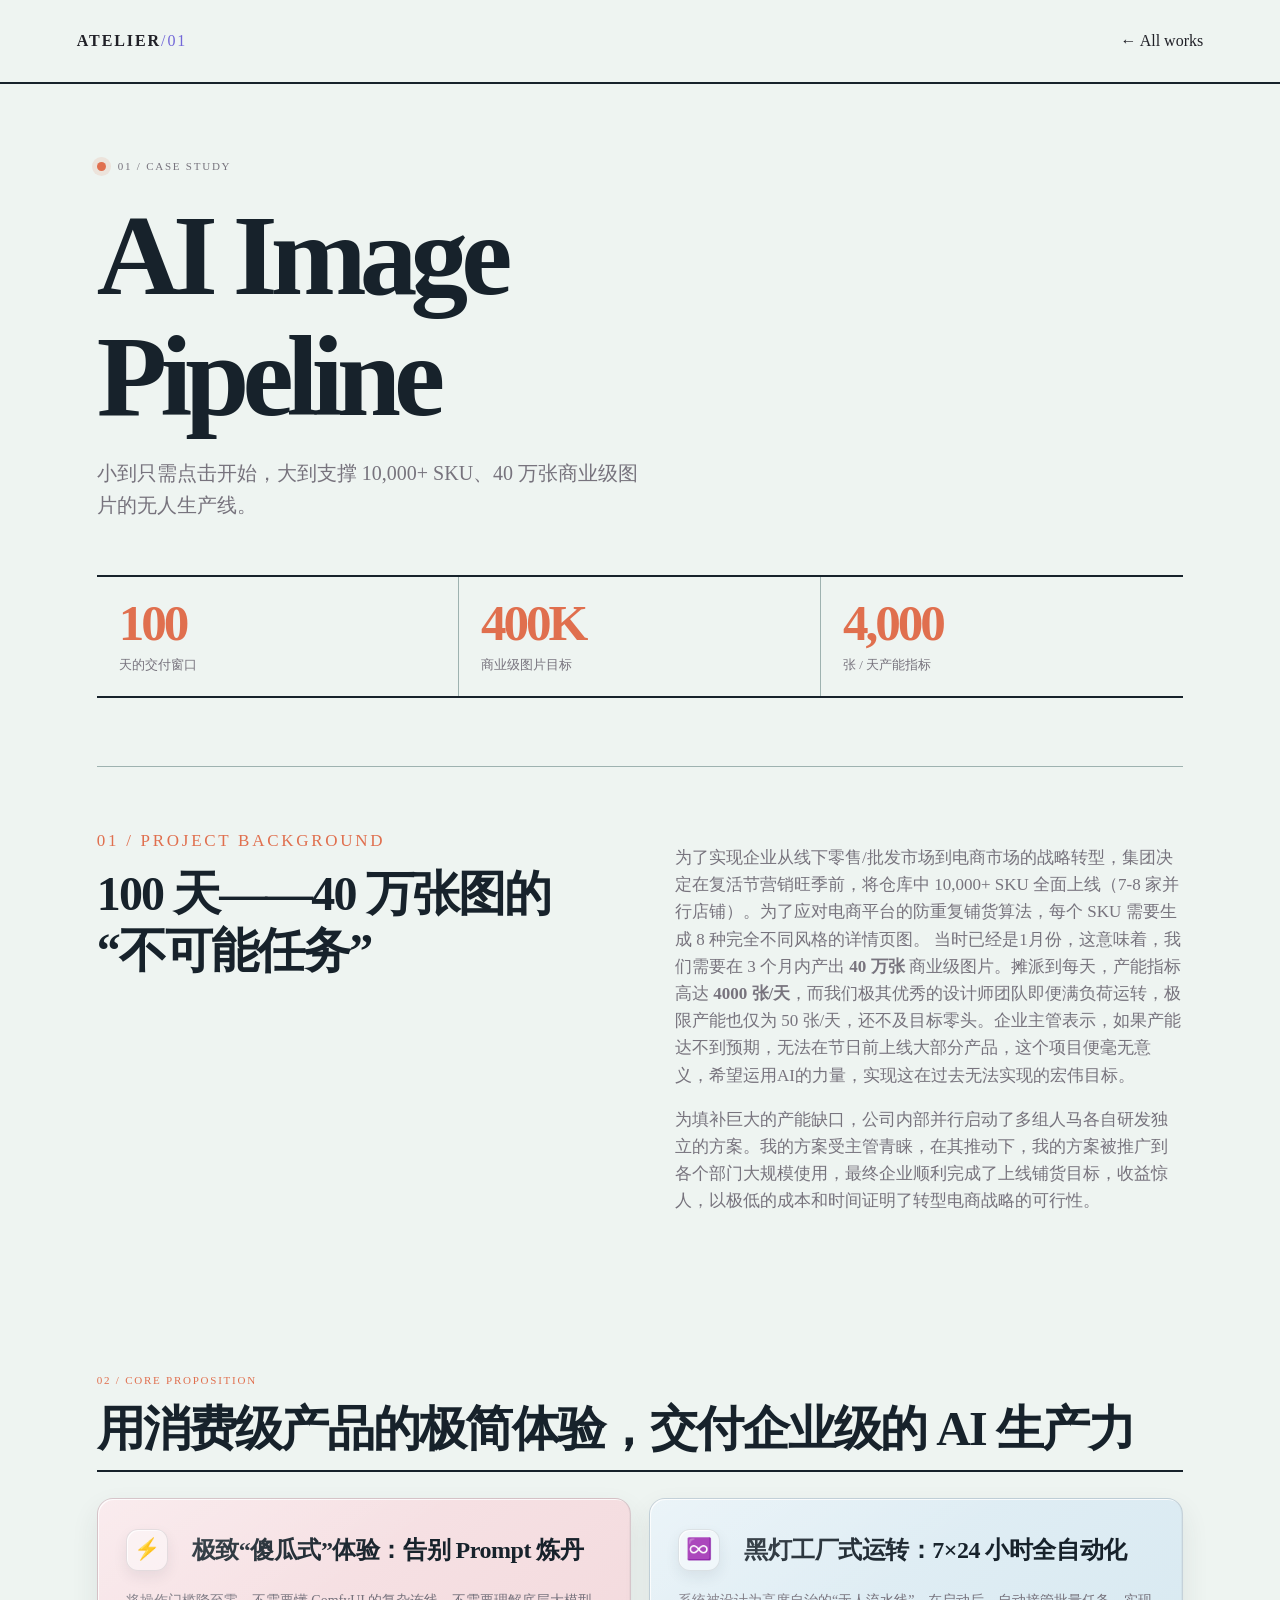
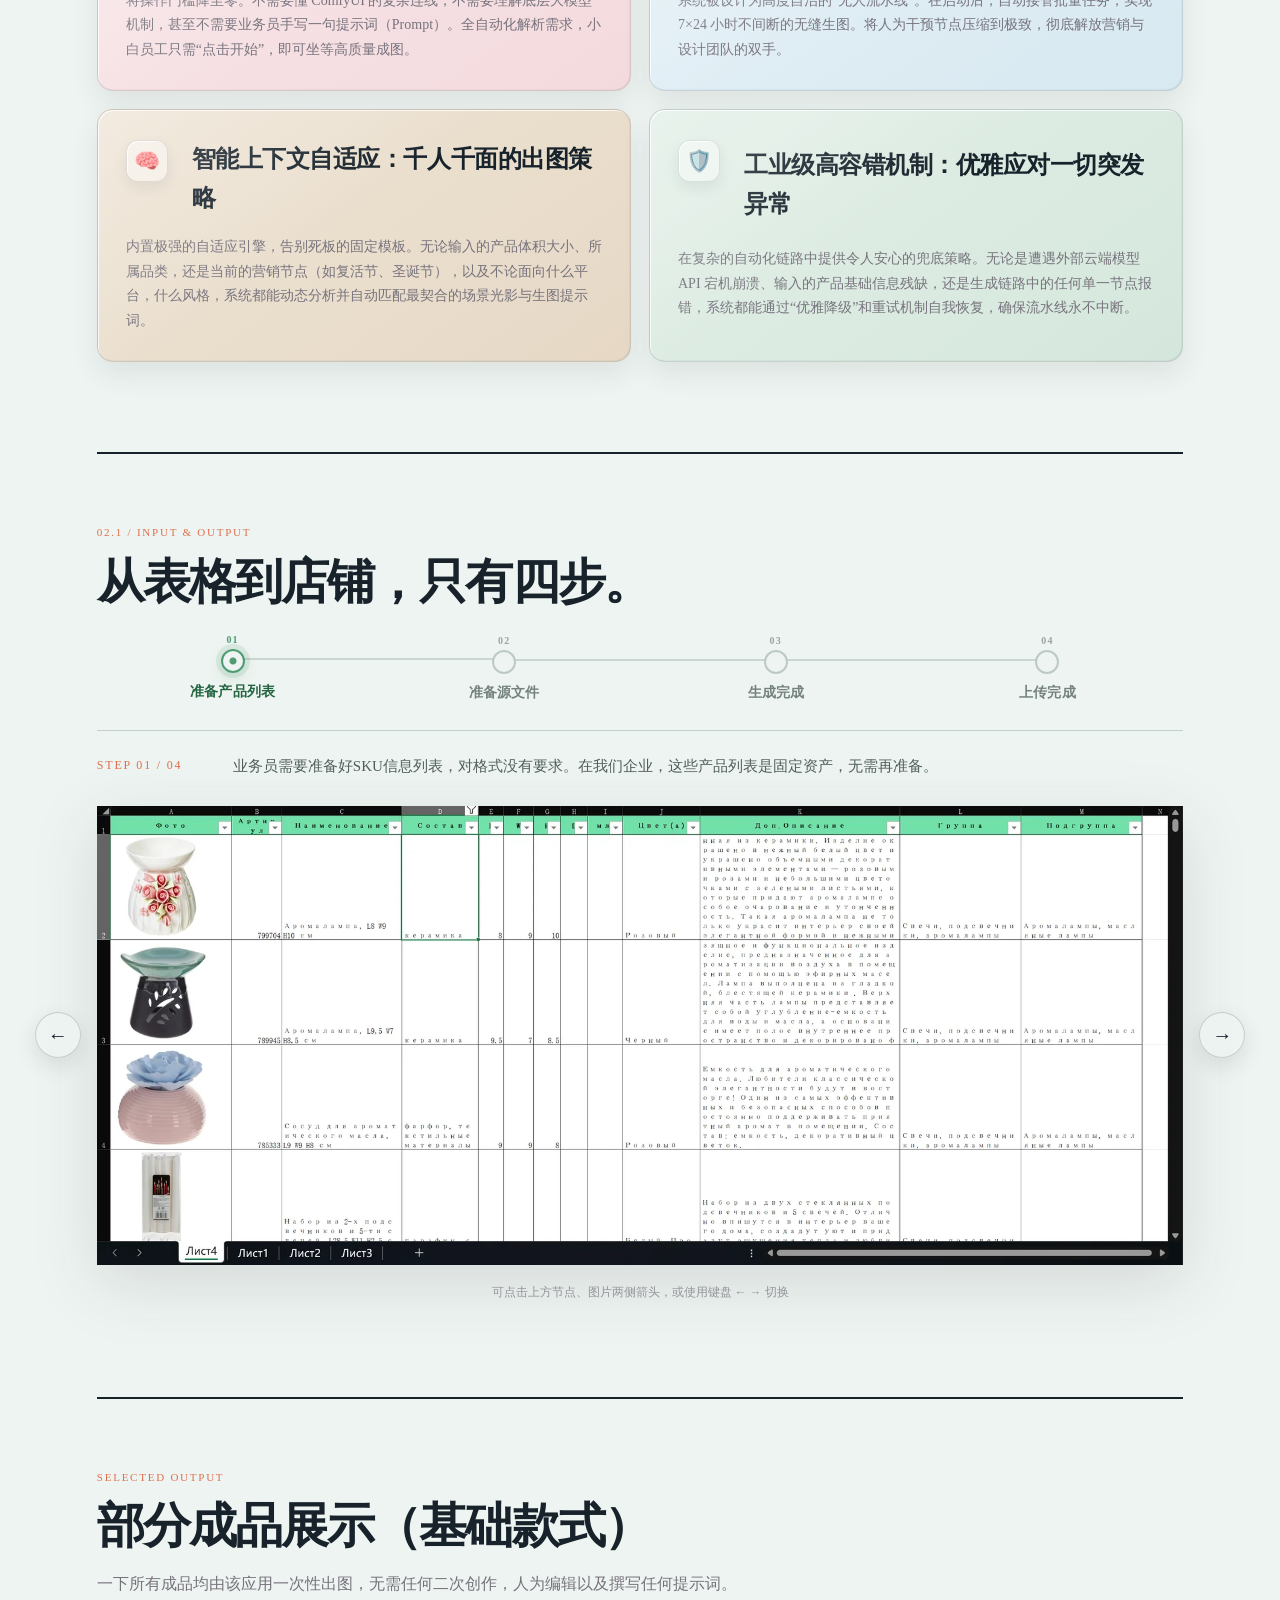
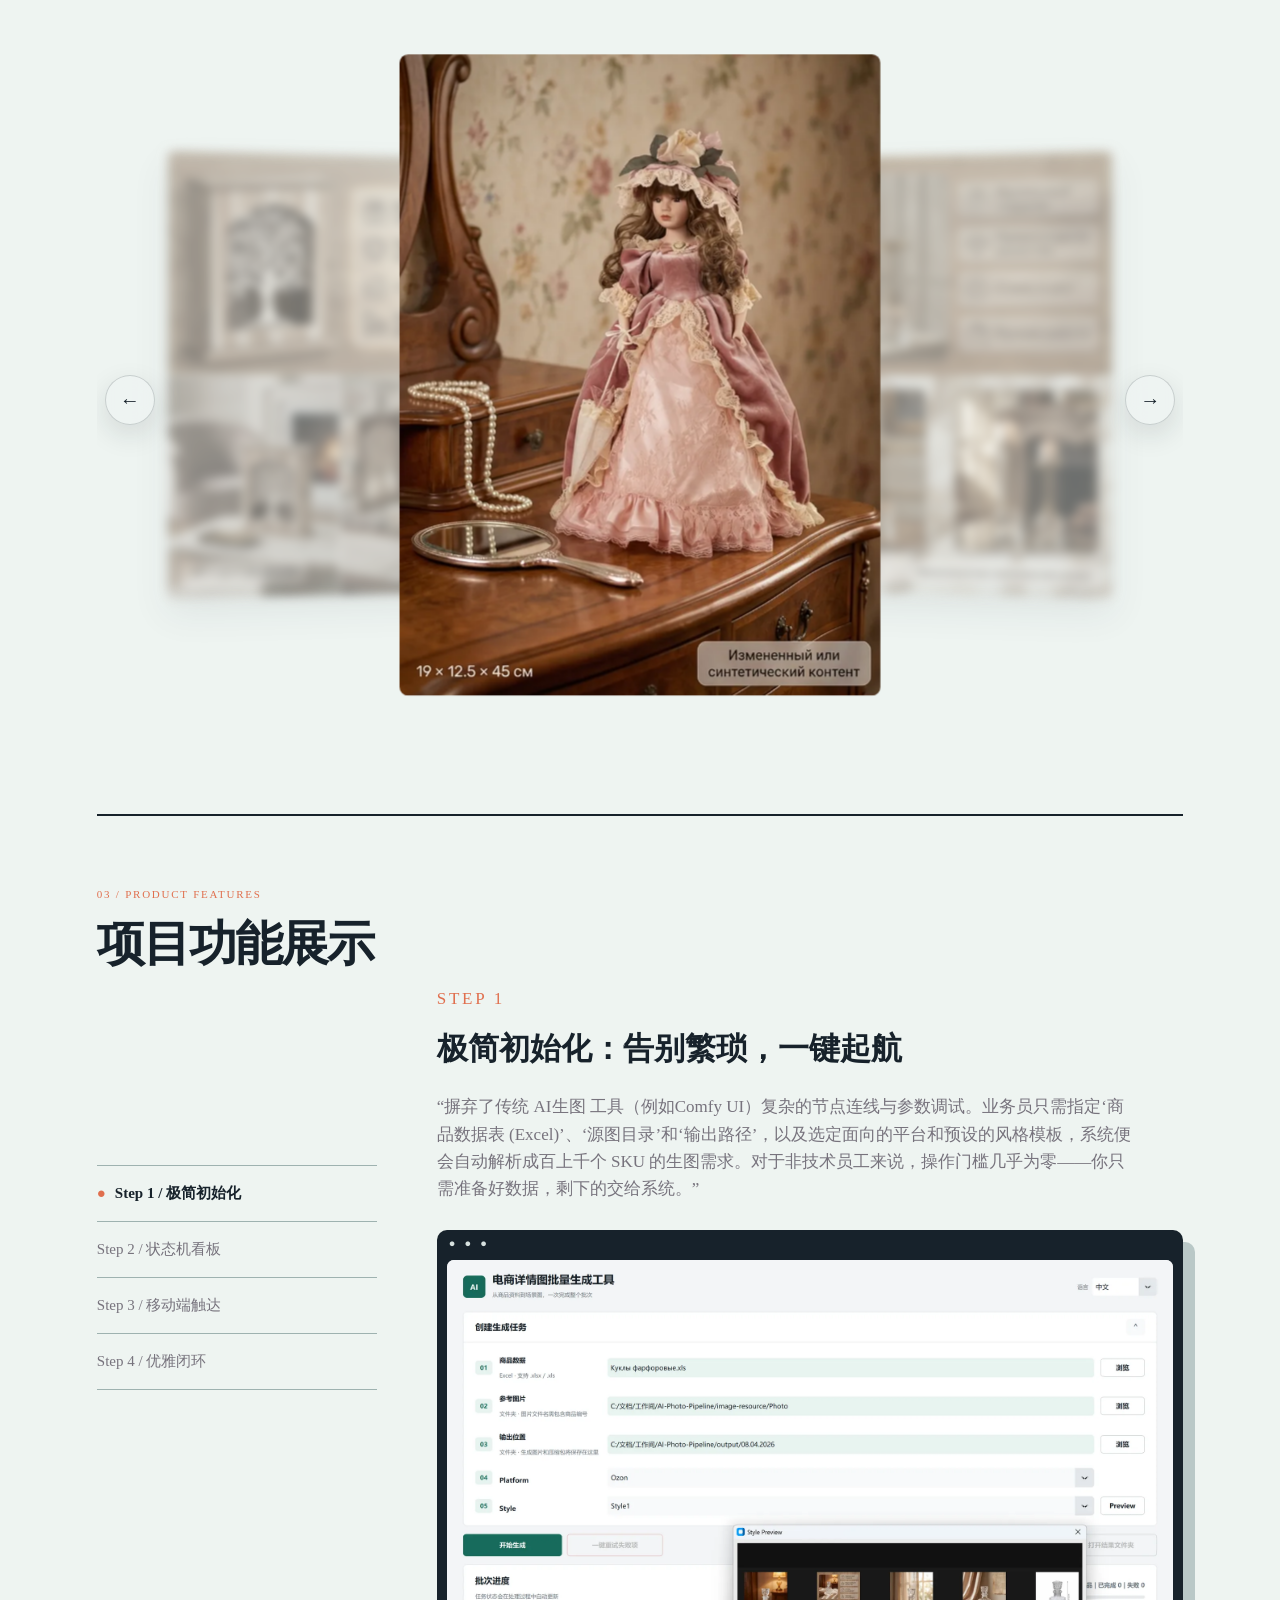
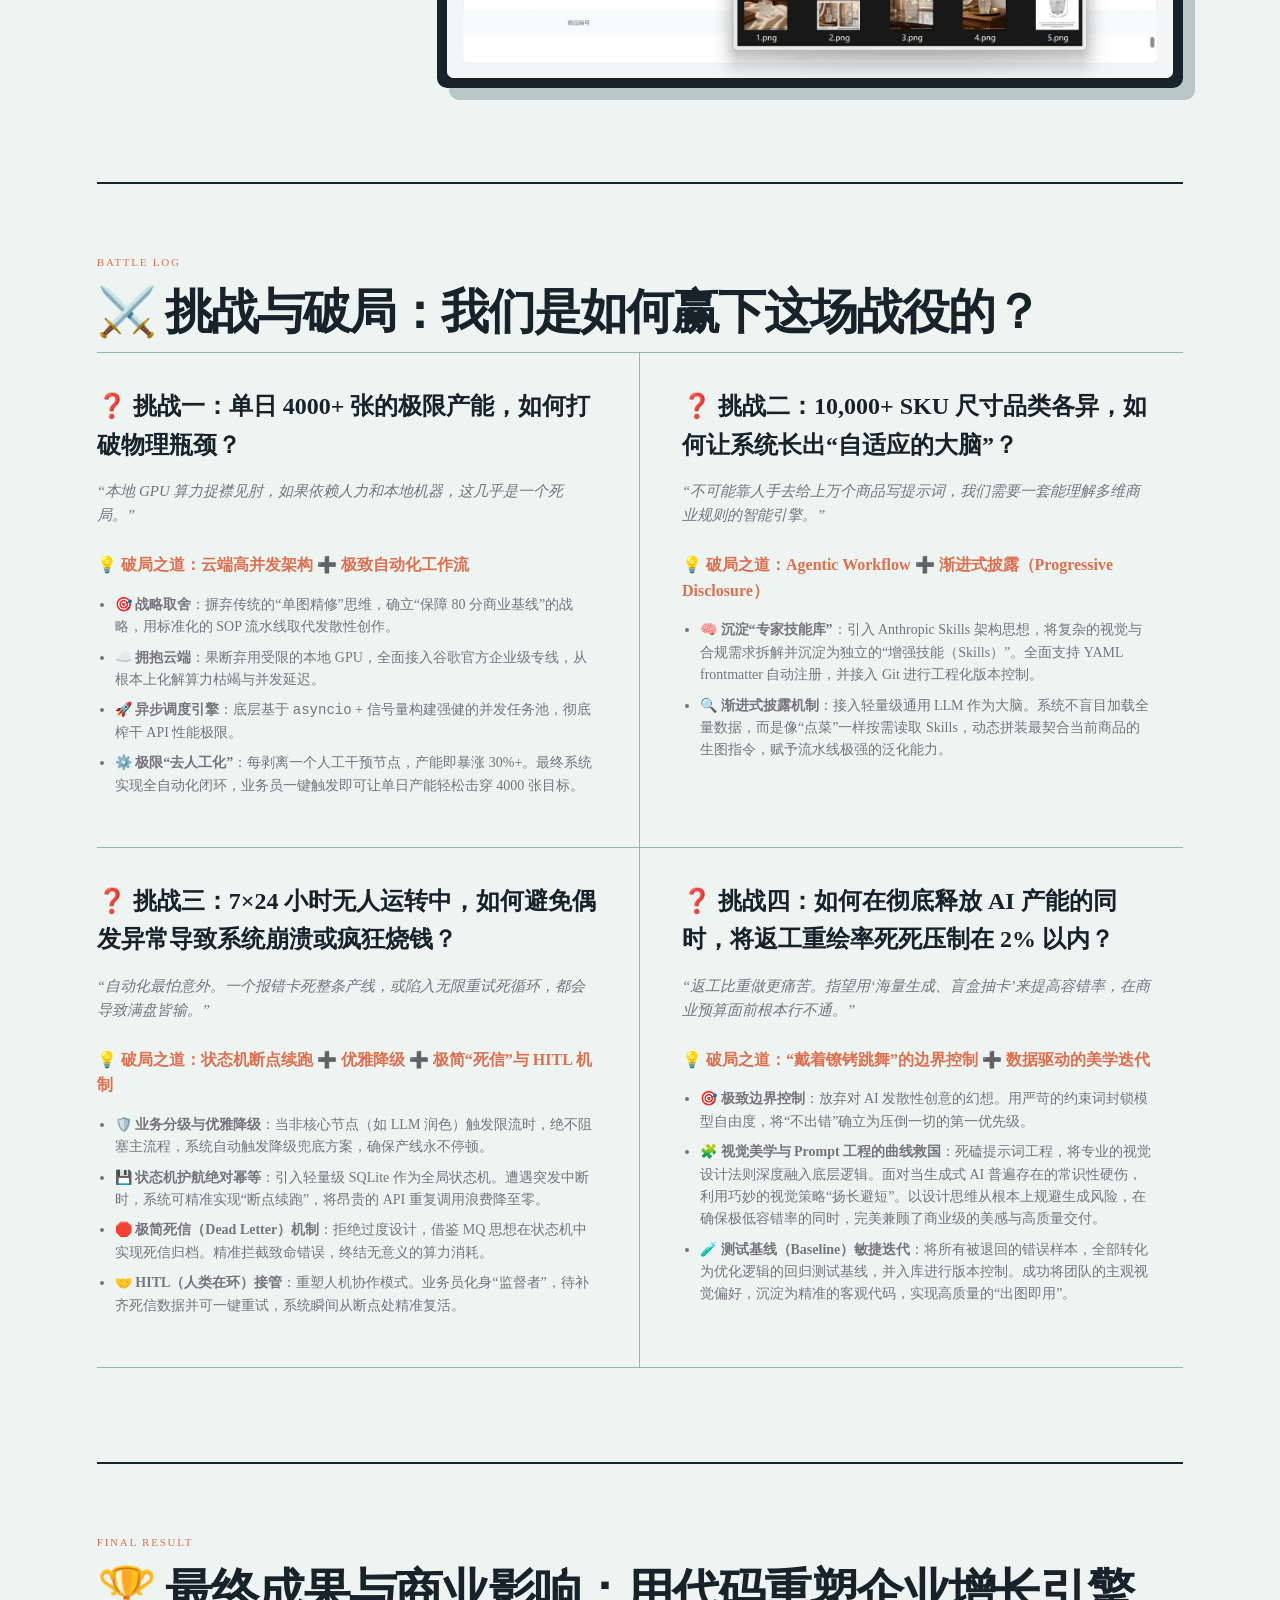
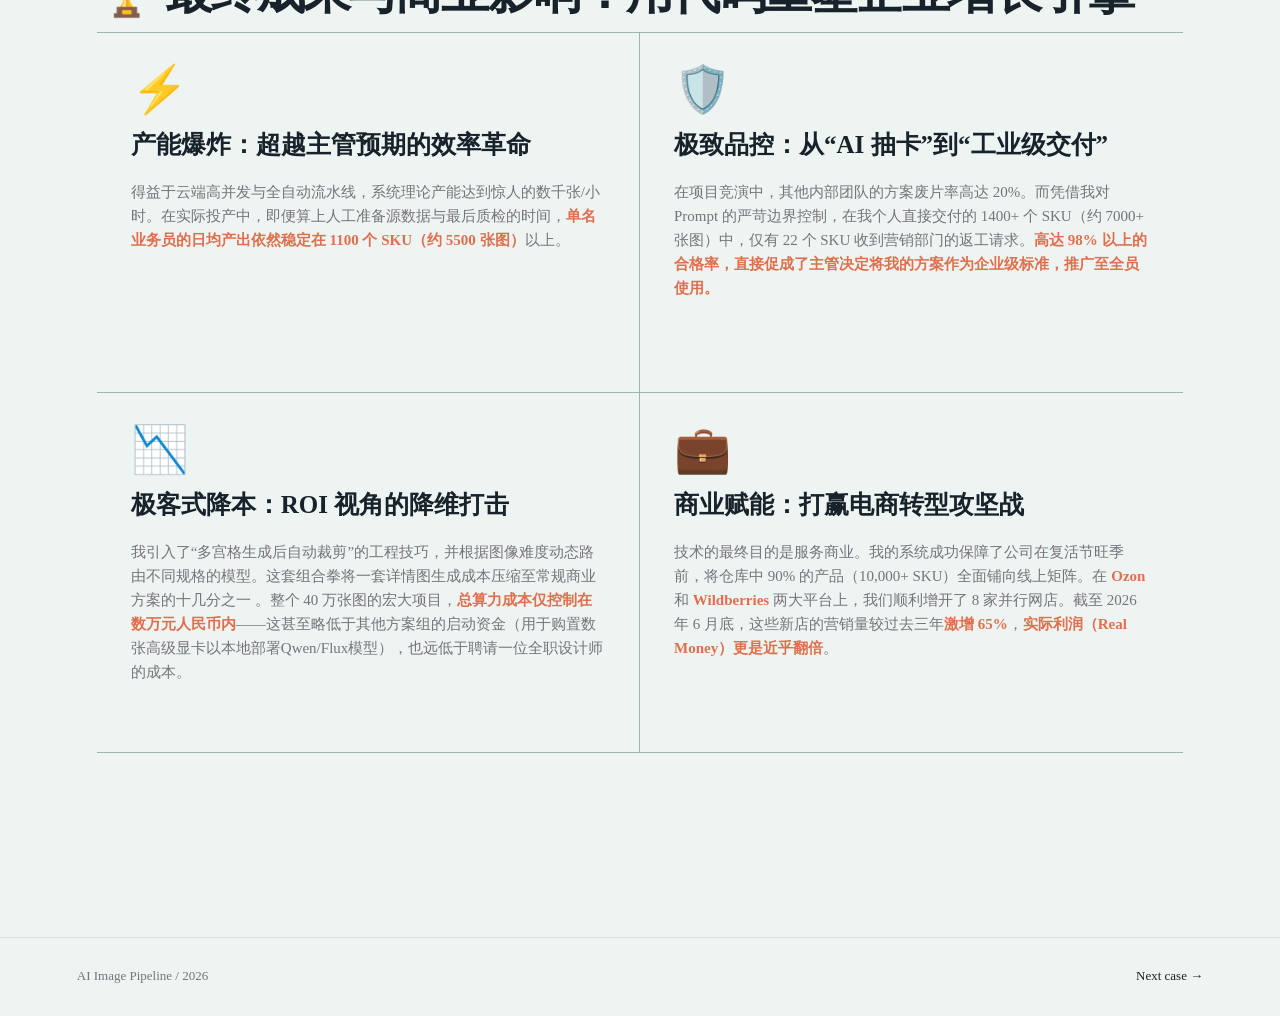
==== commit e0ceb476: "图片压缩，减少网页加载" ====
--- a/docs/project-1.html
+++ b/docs/project-1.html
@@ -12,9 +12,9 @@
 <article class="bento-card"><b>🛡️</b><div><h3>工业级高容错机制：优雅应对一切突发异常</h3><p>在复杂的自动化链路中提供令人安心的兜底策略。无论是遭遇外部云端模型 API 宕机崩溃、输入的产品基础信息残缺，还是生成链路中的任何单一节点报错，系统都能通过“优雅降级”和重试机制自我恢复，确保流水线永不中断。</p></div></article>
 </div></section>
 <section class="flow-section"><div class="flow-top"><div><p class="section-label">02.1 / Input & output</p><h2>从表格到店铺，只有四步。</h2></div></div>
-<div class="flow-panel" id="flow-panel" tabindex="0" aria-label="输入与输出步骤，可使用方向键切换"><div class="flow-steps"><button class="flow-step active" type="button" data-flow="0"><strong>01</strong><span>准备产品列表</span></button><button class="flow-step" type="button" data-flow="1"><strong>02</strong><span>准备源文件</span></button><button class="flow-step" type="button" data-flow="2"><strong>03</strong><span>生成完成</span></button><button class="flow-step" type="button" data-flow="3"><strong>04</strong><span>上传完成</span></button></div><div class="flow-copy"><span class="step-number" id="flow-number">STEP 01 / 04</span><p id="flow-description">业务员需要准备好SKU信息列表，对格式没有要求。在我们企业，这些产品列表是固定资产，无需再准备。</p></div><div class="flow-image"><button class="round-button flow-image-prev" id="flow-prev" type="button" aria-label="上一步">←</button><img id="flow-image" src="assets/app/输入表格.png" alt="准备产品列表"><button class="round-button flow-image-next" id="flow-next" type="button" aria-label="下一步">→</button></div></div><p class="flow-hint">可点击上方节点、图片两侧箭头，或使用键盘 ← → 切换</p></section>
-<section class="gallery-stage"><div class="flow-top"><div><p class="section-label">Selected output</p><h2>部分成品展示（基础款式）</h2><p>一下所有成品均由该应用一次性出图，无需任何二次创作，人为编辑以及撰写任何提示词。</p></div></div><div class="showcase" id="showcase" tabindex="0" aria-label="成品图轮播，可使用方向键切换或滑动"><button class="round-button gallery-prev" type="button" aria-label="上一张">←</button><div class="gallery-track"><figure class="gallery-card is-prev"><img id="gallery-prev-image" src="assets/gallery/20.png" alt="上一张成品图"></figure><figure class="gallery-card is-active"><img id="gallery-active-image" src="assets/gallery/1.png" alt="当前成品图展示 1"></figure><figure class="gallery-card is-next"><img id="gallery-next-image" src="assets/gallery/2.png" alt="下一张成品图"></figure></div><button class="round-button gallery-next" type="button" aria-label="下一张">→</button></div></section>
-<section class="features"><p class="section-label">03 / Product features</p><h2>项目功能展示</h2><div class="feature-layout"><nav class="feature-nav"><button class="feature-tab active" type="button" data-feature="0">Step 1 / 极简初始化</button><button class="feature-tab" type="button" data-feature="1">Step 2 / 状态机看板</button><button class="feature-tab" type="button" data-feature="2">Step 3 / 移动端触达</button><button class="feature-tab" type="button" data-feature="3">Step 4 / 优雅闭环</button></nav><article class="feature-content"><p class="section-label" id="feature-step">Step 1</p><h3 id="feature-title">极简初始化：告别繁琐，一键起航</h3><p id="feature-copy">“摒弃了传统 AI生图 工具（例如Comfy UI）复杂的节点连线与参数调试。业务员只需指定‘商品数据表 (Excel)’、‘源图目录’和‘输出路径’，以及选定面向的平台和预设的风格模板，系统便会自动解析成百上千个 SKU 的生图需求。对于非技术员工来说，操作门槛几乎为零——你只需准备好数据，剩下的交给系统。”</p><div class="device-frame browser" id="feature-frame"><img id="feature-image" src="assets/app/图一.png" alt="极简初始化界面"></div></article></div></section>
+<div class="flow-panel" id="flow-panel" tabindex="0" aria-label="输入与输出步骤，可使用方向键切换"><div class="flow-steps"><button class="flow-step active" type="button" data-flow="0"><strong>01</strong><span>准备产品列表</span></button><button class="flow-step" type="button" data-flow="1"><strong>02</strong><span>准备源文件</span></button><button class="flow-step" type="button" data-flow="2"><strong>03</strong><span>生成完成</span></button><button class="flow-step" type="button" data-flow="3"><strong>04</strong><span>上传完成</span></button></div><div class="flow-copy"><span class="step-number" id="flow-number">STEP 01 / 04</span><p id="flow-description">业务员需要准备好SKU信息列表，对格式没有要求。在我们企业，这些产品列表是固定资产，无需再准备。</p></div><div class="flow-image"><button class="round-button flow-image-prev" id="flow-prev" type="button" aria-label="上一步">←</button><img decoding="async" id="flow-image" src="assets/app-webp/输入表格.webp" alt="准备产品列表"><button class="round-button flow-image-next" id="flow-next" type="button" aria-label="下一步">→</button></div></div><p class="flow-hint">可点击上方节点、图片两侧箭头，或使用键盘 ← → 切换</p></section>
+<section class="gallery-stage"><div class="flow-top"><div><p class="section-label">Selected output</p><h2>部分成品展示（基础款式）</h2><p>一下所有成品均由该应用一次性出图，无需任何二次创作，人为编辑以及撰写任何提示词。</p></div></div><div class="showcase" id="showcase" tabindex="0" aria-label="成品图轮播，可使用方向键切换或滑动"><button class="round-button gallery-prev" type="button" aria-label="上一张">←</button><div class="gallery-track"><figure class="gallery-card is-prev"><img loading="lazy" decoding="async" id="gallery-prev-image" src="assets/gallery-webp/20.webp" alt="上一张成品图"></figure><figure class="gallery-card is-active"><img decoding="async" id="gallery-active-image" src="assets/gallery-webp/1.webp" alt="当前成品图展示 1"></figure><figure class="gallery-card is-next"><img loading="lazy" decoding="async" id="gallery-next-image" src="assets/gallery-webp/2.webp" alt="下一张成品图"></figure></div><button class="round-button gallery-next" type="button" aria-label="下一张">→</button></div></section>
+<section class="features"><p class="section-label">03 / Product features</p><h2>项目功能展示</h2><div class="feature-layout"><nav class="feature-nav"><button class="feature-tab active" type="button" data-feature="0">Step 1 / 极简初始化</button><button class="feature-tab" type="button" data-feature="1">Step 2 / 状态机看板</button><button class="feature-tab" type="button" data-feature="2">Step 3 / 移动端触达</button><button class="feature-tab" type="button" data-feature="3">Step 4 / 优雅闭环</button></nav><article class="feature-content"><p class="section-label" id="feature-step">Step 1</p><h3 id="feature-title">极简初始化：告别繁琐，一键起航</h3><p id="feature-copy">“摒弃了传统 AI生图 工具（例如Comfy UI）复杂的节点连线与参数调试。业务员只需指定‘商品数据表 (Excel)’、‘源图目录’和‘输出路径’，以及选定面向的平台和预设的风格模板，系统便会自动解析成百上千个 SKU 的生图需求。对于非技术员工来说，操作门槛几乎为零——你只需准备好数据，剩下的交给系统。”</p><div class="device-frame browser" id="feature-frame"><img loading="lazy" decoding="async" id="feature-image" src="assets/app-webp/图一.webp" alt="极简初始化界面"></div></article></div></section>
 <section class="challenges"><p class="section-label">Battle log</p><h2>⚔️ 挑战与破局：我们是如何赢下这场战役的？</h2><div class="challenge-list">
 <article class="challenge"><h3>❓ 挑战一：单日 4000+ 张的极限产能，如何打破物理瓶颈？</h3><p class="quote">“本地 GPU 算力捉襟见肘，如果依赖人力和本地机器，这几乎是一个死局。”</p><p class="solution">💡 破局之道：云端高并发架构 ➕ 极致自动化工作流</p><ul><li>🎯 <strong>战略取舍</strong>：摒弃传统的“单图精修”思维，确立“保障 80 分商业基线”的战略，用标准化的 SOP 流水线取代发散性创作。</li><li>☁️ <strong>拥抱云端</strong>：果断弃用受限的本地 GPU，全面接入谷歌官方企业级专线，从根本上化解算力枯竭与并发延迟。</li><li>🚀 <strong>异步调度引擎</strong>：底层基于 <code>asyncio</code> + 信号量构建强健的并发任务池，彻底榨干 API 性能极限。</li><li>⚙️ <strong>极限“去人工化”</strong>：每剥离一个人工干预节点，产能即暴涨 30%+。最终系统实现全自动化闭环，业务员一键触发即可让单日产能轻松击穿 4000 张目标。</li></ul></article>
 <article class="challenge"><h3>❓ 挑战二：10,000+ SKU 尺寸品类各异，如何让系统长出“自适应的大脑”？</h3><p class="quote">“不可能靠人手去给上万个商品写提示词，我们需要一套能理解多维商业规则的智能引擎。”</p><p class="solution">💡 破局之道：Agentic Workflow ➕ 渐进式披露（Progressive Disclosure）</p><ul><li>🧠 <strong>沉淀“专家技能库”</strong>：引入 Anthropic Skills 架构思想，将复杂的视觉与合规需求拆解并沉淀为独立的“增强技能（Skills）”。全面支持 YAML frontmatter 自动注册，并接入 Git 进行工程化版本控制。</li><li>🔍 <strong>渐进式披露机制</strong>：接入轻量级通用 LLM 作为大脑。系统不盲目加载全量数据，而是像“点菜”一样按需读取 Skills，动态拼装最契合当前商品的生图指令，赋予流水线极强的泛化能力。</li></ul></article>
@@ -28,7 +28,7 @@
 <article class="trophy"><div class="trophy-icon">💼</div><h3>商业赋能：打赢电商转型攻坚战</h3><p>技术的最终目的是服务商业。我的系统成功保障了公司在复活节旺季前，将仓库中 90% 的产品（10,000+ SKU）全面铺向线上矩阵。在 <strong>Ozon</strong> 和 <strong>Wildberries</strong> 两大平台上，我们顺利增开了 8 家并行网店。截至 2026 年 6 月底，这些新店的营销量较过去三年<strong>激增 65%</strong>，<strong>实际利润（Real Money）更是近乎翻倍</strong>。</p></article>
 </div></section></main><footer><span>AI Image Pipeline / 2026</span><a href="project-2.html">Next case →</a></footer>
 <script>
-const flows=[['准备产品列表','业务员需要准备好SKU信息列表，对格式没有要求。在我们企业，这些产品列表是固定资产，无需再准备。','输入表格.png'],['准备源文件（白底图）','业务员需要将带有SKU编号的同名图片都打包到对应文件路径，同样对顺序和格式无要求，在我们企业这些也是固定资产无需再次消耗人力。','白底图展示.png'],['生成完成','生成完成后，会根据SKU编号对成品图进行打包和排序，并存放至指定位置。业务员可以一键上传到Ozon等平台，不需要再改动。','文件打包.png'],['上传完成','成品图已经被批量上传到Ozon等电商平台上，我们的业务员会对上线的产品图进行审核。','商店展示.png']];let fi=0;function setFlow(n){fi=(n+4)%4;let x=flows[fi];document.querySelector('#flow-number').textContent=`STEP 0${fi+1} / 04`;document.querySelector('#flow-description').textContent=x[1];let im=document.querySelector('#flow-image');im.classList.add('is-changing');setTimeout(()=>{im.src='assets/app/'+x[2];im.alt=x[0];im.classList.remove('is-changing')},120);document.querySelectorAll('.flow-step').forEach((b,i)=>{b.classList.toggle('active',i===fi);b.classList.toggle('complete',i<fi)})}document.querySelector('#flow-prev').onclick=()=>setFlow(fi-1);document.querySelector('#flow-next').onclick=()=>setFlow(fi+1);document.querySelectorAll('.flow-step').forEach(b=>b.onclick=()=>setFlow(+b.dataset.flow));document.querySelector('#flow-panel').onkeydown=e=>{if(e.key==='ArrowLeft'){e.preventDefault();setFlow(fi-1)}if(e.key==='ArrowRight'){e.preventDefault();setFlow(fi+1)}};
-const pics=['1.png','2.png','3.png','4.png','6.jpg','7.jpg','8.png','9.png','10.png','11.png','12.png','13.png','14.png','15.png','16.png','17.png','18.png','19.png','20.png'];let gi=0,timer,galleryBusy=false;const galleryPath='assets/gallery/';const show=document.querySelector('#showcase');function renderGallery(){const prev=(gi-1+pics.length)%pics.length,next=(gi+1)%pics.length;document.querySelector('#gallery-prev-image').src=galleryPath+pics[prev];document.querySelector('#gallery-active-image').src=galleryPath+pics[gi];document.querySelector('#gallery-active-image').alt=`当前成品图展示 ${gi+1}`;document.querySelector('#gallery-next-image').src=galleryPath+pics[next]}function setGallery(n){if(galleryBusy)return;galleryBusy=true;const direction=((n-gi+pics.length)%pics.length===pics.length-1)?'prev':'next';show.classList.add(direction==='next'?'rotate-next':'rotate-prev');setTimeout(()=>{gi=(n+pics.length)%pics.length;show.classList.add('is-resetting');show.classList.remove('rotate-next','rotate-prev');renderGallery();requestAnimationFrame(()=>requestAnimationFrame(()=>{show.classList.remove('is-resetting');galleryBusy=false}))},560)}function resetTimer(){clearInterval(timer);timer=setInterval(()=>setGallery(gi+1),4600)}document.querySelector('.gallery-prev').onclick=()=>{setGallery(gi-1);resetTimer()};document.querySelector('.gallery-next').onclick=()=>{setGallery(gi+1);resetTimer()};let sx=0;show.onkeydown=e=>{if(e.key==='ArrowLeft'){e.preventDefault();setGallery(gi-1);resetTimer()}if(e.key==='ArrowRight'){e.preventDefault();setGallery(gi+1);resetTimer()}};show.addEventListener('touchstart',e=>sx=e.changedTouches[0].screenX,{passive:true});show.addEventListener('touchend',e=>{let d=e.changedTouches[0].screenX-sx;if(Math.abs(d)>40){setGallery(gi+(d<0?1:-1));resetTimer()}},{passive:true});renderGallery();resetTimer();
-const features=[['Step 1','极简初始化：告别繁琐，一键起航','“摒弃了传统 AI生图 工具（例如Comfy UI）复杂的节点连线与参数调试。业务员只需指定‘商品数据表 (Excel)’、‘源图目录’和‘输出路径’，系统便会自动解析成百上千个 SKU 的生图需求。对于非技术员工来说，操作门槛几乎为零——你只需准备好数据，剩下的交给系统。”','图一.png','极简初始化界面','browser'],['Step 2','状态机看板：运筹帷幄，全局掌控','“点击开始，应用即刻化身为全自动流水线。得益于底层的异步并发引擎与状态机机制，任务看板实时反馈每一个 SKU 的流转节点与成功率。无需人肉盯盘，每个并发任务的进度一目了然，将‘工业级量产’的稳健感具象化。”','图二.png','任务进行中的看板','browser'],['Step 3','移动端触达：解放双手，只需验收','“真正的‘黑灯工厂’意味着彻底解放双眼。你可以去忙自己其他的工作，不需要一直盯着它，待任务跑完时，系统会通过专属 Telegram Bot 第一时间将完工报告推送到你的手机。”','图三.png','Telegram Bot 手机通知','phone-frame'],['Step 4','优雅闭环：死信接管与断点续跑','“遇到源图缺失或尺寸报错？无需从头重跑大批次。系统生成的详细报告精准过滤出‘死信（Dead Letter）’任务。业务员只需在源头补齐数据，点击‘一键重试’，系统便会精确触发断点续跑机制。绝不浪费昂贵的付费 API，优雅实现 HITL的最后一块拼图。”','图四.png','详细报告与一键重试按钮','browser']];function setFeature(n){let x=features[n];document.querySelector('#feature-step').textContent=x[0];document.querySelector('#feature-title').textContent=x[1];document.querySelector('#feature-copy').textContent=x[2];let im=document.querySelector('#feature-image');im.src='assets/app/'+x[3];im.alt=x[4];document.querySelector('#feature-frame').className='device-frame '+x[5];document.querySelectorAll('.feature-tab').forEach((b,i)=>b.classList.toggle('active',i===n))}document.querySelectorAll('.feature-tab').forEach((b,i)=>b.onclick=()=>setFeature(i));
+const flows=[['准备产品列表','业务员需要准备好SKU信息列表，对格式没有要求。在我们企业，这些产品列表是固定资产，无需再准备。','输入表格.webp'],['准备源文件（白底图）','业务员需要将带有SKU编号的同名图片都打包到对应文件路径，同样对顺序和格式无要求，在我们企业这些也是固定资产无需再次消耗人力。','白底图展示.webp'],['生成完成','生成完成后，会根据SKU编号对成品图进行打包和排序，并存放至指定位置。业务员可以一键上传到Ozon等平台，不需要再改动。','文件打包.webp'],['上传完成','成品图已经被批量上传到Ozon等电商平台上，我们的业务员会对上线的产品图进行审核。','商店展示.webp']];let fi=0;function setFlow(n){fi=(n+4)%4;let x=flows[fi];document.querySelector('#flow-number').textContent=`STEP 0${fi+1} / 04`;document.querySelector('#flow-description').textContent=x[1];let im=document.querySelector('#flow-image');im.classList.add('is-changing');setTimeout(()=>{im.src='assets/app-webp/'+x[2];im.alt=x[0];im.classList.remove('is-changing')},120);document.querySelectorAll('.flow-step').forEach((b,i)=>{b.classList.toggle('active',i===fi);b.classList.toggle('complete',i<fi)})}document.querySelector('#flow-prev').onclick=()=>setFlow(fi-1);document.querySelector('#flow-next').onclick=()=>setFlow(fi+1);document.querySelectorAll('.flow-step').forEach(b=>b.onclick=()=>setFlow(+b.dataset.flow));document.querySelector('#flow-panel').onkeydown=e=>{if(e.key==='ArrowLeft'){e.preventDefault();setFlow(fi-1)}if(e.key==='ArrowRight'){e.preventDefault();setFlow(fi+1)}};
+const pics=['1.webp','2.webp','3.webp','4.webp','6.webp','7.webp','8.webp','9.webp','10.webp','11.webp','12.webp','13.webp','14.webp','15.webp','16.webp','17.webp','18.webp','19.webp','20.webp'];let gi=0,timer,galleryBusy=false;const galleryPath='assets/gallery-webp/';const show=document.querySelector('#showcase');function renderGallery(){const prev=(gi-1+pics.length)%pics.length,next=(gi+1)%pics.length;document.querySelector('#gallery-prev-image').src=galleryPath+pics[prev];document.querySelector('#gallery-active-image').src=galleryPath+pics[gi];document.querySelector('#gallery-active-image').alt=`当前成品图展示 ${gi+1}`;document.querySelector('#gallery-next-image').src=galleryPath+pics[next]}function setGallery(n){if(galleryBusy)return;galleryBusy=true;const direction=((n-gi+pics.length)%pics.length===pics.length-1)?'prev':'next';show.classList.add(direction==='next'?'rotate-next':'rotate-prev');setTimeout(()=>{gi=(n+pics.length)%pics.length;show.classList.add('is-resetting');show.classList.remove('rotate-next','rotate-prev');renderGallery();requestAnimationFrame(()=>requestAnimationFrame(()=>{show.classList.remove('is-resetting');galleryBusy=false}))},560)}function resetTimer(){clearInterval(timer);timer=setInterval(()=>setGallery(gi+1),4600)}document.querySelector('.gallery-prev').onclick=()=>{setGallery(gi-1);resetTimer()};document.querySelector('.gallery-next').onclick=()=>{setGallery(gi+1);resetTimer()};let sx=0;show.onkeydown=e=>{if(e.key==='ArrowLeft'){e.preventDefault();setGallery(gi-1);resetTimer()}if(e.key==='ArrowRight'){e.preventDefault();setGallery(gi+1);resetTimer()}};show.addEventListener('touchstart',e=>sx=e.changedTouches[0].screenX,{passive:true});show.addEventListener('touchend',e=>{let d=e.changedTouches[0].screenX-sx;if(Math.abs(d)>40){setGallery(gi+(d<0?1:-1));resetTimer()}},{passive:true});renderGallery();resetTimer();
+const features=[['Step 1','极简初始化：告别繁琐，一键起航','“摒弃了传统 AI生图 工具（例如Comfy UI）复杂的节点连线与参数调试。业务员只需指定‘商品数据表 (Excel)’、‘源图目录’和‘输出路径’，系统便会自动解析成百上千个 SKU 的生图需求。对于非技术员工来说，操作门槛几乎为零——你只需准备好数据，剩下的交给系统。”','图一.webp','极简初始化界面','browser'],['Step 2','状态机看板：运筹帷幄，全局掌控','“点击开始，应用即刻化身为全自动流水线。得益于底层的异步并发引擎与状态机机制，任务看板实时反馈每一个 SKU 的流转节点与成功率。无需人肉盯盘，每个并发任务的进度一目了然，将‘工业级量产’的稳健感具象化。”','图二.webp','任务进行中的看板','browser'],['Step 3','移动端触达：解放双手，只需验收','“真正的‘黑灯工厂’意味着彻底解放双眼。你可以去忙自己其他的工作，不需要一直盯着它，待任务跑完时，系统会通过专属 Telegram Bot 第一时间将完工报告推送到你的手机。”','图三.webp','Telegram Bot 手机通知','phone-frame'],['Step 4','优雅闭环：死信接管与断点续跑','“遇到源图缺失或尺寸报错？无需从头重跑大批次。系统生成的详细报告精准过滤出‘死信（Dead Letter）’任务。业务员只需在源头补齐数据，点击‘一键重试’，系统便会精确触发断点续跑机制。绝不浪费昂贵的付费 API，优雅实现 HITL的最后一块拼图。”','图四.webp','详细报告与一键重试按钮','browser']];function setFeature(n){let x=features[n];document.querySelector('#feature-step').textContent=x[0];document.querySelector('#feature-title').textContent=x[1];document.querySelector('#feature-copy').textContent=x[2];let im=document.querySelector('#feature-image');im.src='assets/app-webp/'+x[3];im.alt=x[4];document.querySelector('#feature-frame').className='device-frame '+x[5];document.querySelectorAll('.feature-tab').forEach((b,i)=>b.classList.toggle('active',i===n))}document.querySelectorAll('.feature-tab').forEach((b,i)=>b.onclick=()=>setFeature(i));
 </script></body></html>
--- a/docs/styles.css
+++ b/docs/styles.css
@@ -1 +1 @@
-:root{--ink:#202027;--muted:#77737d;--line:#dedbe2;--paper:#f8f7f4;--accent:#7267d8}*{box-sizing:border-box}body{margin:0;background:var(--paper);color:var(--ink);font-family:Arial,"PingFang SC",sans-serif;line-height:1.6}.topbar,footer{display:flex;justify-content:space-between;align-items:center;padding:28px 6vw;border-bottom:1px solid var(--line)}footer{border-top:1px solid var(--line);border-bottom:0;margin-top:90px;color:var(--muted);font-size:13px}.brand{font-weight:800;letter-spacing:.12em;color:var(--ink);text-decoration:none}.brand span{color:var(--accent);font-weight:400}.eyebrow,.index{font-size:11px;letter-spacing:.16em;text-transform:uppercase;color:var(--muted)}main{max-width:1100px;margin:auto;padding:0 6vw}.hero{padding:110px 0 85px;max-width:740px}.hero h1,.detail-head h1{font-size:clamp(48px,8vw,106px);line-height:1.05;letter-spacing:-.06em;margin:18px 0}.hero em{font-style:normal;color:var(--accent)}.intro,.lede{font-size:20px;color:var(--muted);max-width:560px}.project-list{border-top:1px solid var(--line)}.project-card{display:grid;grid-template-columns:70px 1fr 40px;gap:22px;padding:38px 0;border-bottom:1px solid var(--line);text-decoration:none;color:inherit;align-items:start;transition:.2s}.project-card:hover{padding-left:12px}.project-card h2{font-size:42px;line-height:1.1;margin:0 0 8px}.project-card p{margin:0;color:var(--muted);max-width:520px}.arrow{font-size:28px;color:var(--accent)}.back,footer a{color:var(--ink);text-decoration:none}.detail{padding-top:76px}.detail-head{max-width:800px}.visual{height:420px;margin:64px 0 100px;display:grid;place-items:center;background:#ece8f8;overflow:hidden}.visual-flow{background:linear-gradient(135deg,#d9d1f4,#f3d9cd)}.visual-notes{background:linear-gradient(135deg,#d5ebea,#f6e7c7)}.mock-window{width:58%;height:58%;background:#fff;border-radius:14px;padding:22px;box-shadow:0 20px 50px #4b3d5c2b}.mock-window>span{display:inline-block;width:8px;height:8px;border-radius:50%;background:#d8d3dc;margin-right:5px}.mock-lines{margin-top:25px;height:70%;background:repeating-linear-gradient(#f0eef4 0 2px,transparent 2px 28px)}.phone{width:190px;height:350px;border:10px solid #292834;border-radius:30px;background:#fff;padding:14px;box-shadow:0 25px 45px #37564b35}.phone-screen{display:flex;flex-direction:column;gap:13px;font-size:12px}.note-line{display:block;height:8px;background:#c7ddda;border-radius:10px}.note-line.short{width:62%}.photo-block{height:120px;border-radius:10px;background:linear-gradient(135deg,#f3bc83,#87b7ae)}.copy-grid{display:grid;grid-template-columns:1fr 1fr;gap:70px;padding:60px 0;border-top:1px solid var(--line)}h2{font-size:32px;line-height:1.2;margin:12px 0}h3{font-size:24px;margin:12px 0}p{color:var(--muted)}.split{display:grid;grid-template-columns:1fr 1fr;gap:70px;padding:60px 0;border-top:1px solid var(--line)}ul{padding-left:18px;color:var(--muted)}li{margin:8px 0}.metric{display:flex;align-items:baseline;gap:14px;border-top:1px solid var(--line);padding:16px 0}.metric strong{font-size:30px;color:var(--accent)}.metric span{color:var(--muted);font-size:13px}.gallery{padding:60px 0;border-top:1px solid var(--line)}.tiles{display:grid;grid-template-columns:repeat(3,1fr);gap:16px}.tile{height:180px;border-radius:10px;padding:20px;font-weight:700}.lavender{background:#ddd8f5}.peach{background:#f4d8c9}.mint{background:#d5e9df}.sky{background:#d5e9f1}.butter{background:#f4e6b8}.rose{background:#f1d5dc}.architecture{display:flex;gap:10px;align-items:center;margin:20px 0}.architecture span{padding:12px 16px;border:1px solid var(--line);border-radius:8px;background:#fff}.architecture i{color:var(--accent)}@media(max-width:700px){.copy-grid,.split{grid-template-columns:1fr;gap:20px}.tiles{grid-template-columns:1fr}.visual{height:300px}.project-card h2{font-size:32px}}
+:root{--ink:#202027;--muted:#77737d;--line:#dedbe2;--paper:#f8f7f4;--accent:#7267d8}*{box-sizing:border-box}body{margin:0;background:var(--paper);color:var(--ink);font-family:Arial,"PingFang SC",sans-serif;line-height:1.6}.topbar,footer{display:flex;justify-content:space-between;align-items:center;padding:28px 6vw;border-bottom:1px solid var(--line)}footer{border-top:1px solid var(--line);border-bottom:0;margin-top:90px;color:var(--muted);font-size:13px}.brand{font-weight:800;letter-spacing:.12em;color:var(--ink);text-decoration:none}.brand span{color:var(--accent);font-weight:400}.eyebrow,.index{font-size:11px;letter-spacing:.16em;text-transform:uppercase;color:var(--muted)}main{max-width:1100px;margin:auto;padding:0 6vw}.hero{padding:110px 0 85px;max-width:740px}.hero h1,.detail-head h1{font-size:clamp(48px,8vw,106px);line-height:1.05;letter-spacing:-.06em;margin:18px 0}.hero em{font-style:normal;color:var(--accent)}.intro,.lede{font-size:20px;color:var(--muted);max-width:560px}.project-list{border-top:1px solid var(--line)}.project-card{display:grid;grid-template-columns:70px 1fr 40px;gap:22px;padding:38px 0;border-bottom:1px solid var(--line);text-decoration:none;color:inherit;align-items:start;transition:.2s}.project-card:hover{padding-left:12px}.project-card h2{font-size:42px;line-height:1.1;margin:0 0 8px}.project-card p{margin:0;color:var(--muted);max-width:520px}.arrow{font-size:28px;color:var(--accent)}.back,footer a{color:var(--ink);text-decoration:none}.detail{padding-top:76px}.detail-head{max-width:800px}.visual{height:420px;margin:64px 0 100px;display:grid;place-items:center;background:#ece8f8;overflow:hidden}.visual-flow{background:linear-gradient(135deg,#d9d1f4,#f3d9cd)}.visual-notes{background:linear-gradient(135deg,#d5ebea,#f6e7c7)}.mock-window{width:58%;height:58%;background:#fff;border-radius:14px;padding:22px;box-shadow:0 20px 50px #4b3d5c2b}.mock-window>span{display:inline-block;width:8px;height:8px;border-radius:50%;background:#d8d3dc;margin-right:5px}.mock-lines{margin-top:25px;height:70%;background:repeating-linear-gradient(#f0eef4 0 2px,transparent 2px 28px)}.phone{width:190px;height:350px;border:10px solid #292834;border-radius:30px;background:#fff;padding:14px;box-shadow:0 25px 45px #37564b35}.phone-screen{display:flex;flex-direction:column;gap:13px;font-size:12px}.note-line{display:block;height:8px;background:#c7ddda;border-radius:10px}.note-line.short{width:62%}.photo-block{height:120px;border-radius:10px;background:linear-gradient(135deg,#f3bc83,#87b7ae)}.copy-grid{display:grid;grid-template-columns:1fr 1fr;gap:70px;padding:60px 0;border-top:1px solid var(--line)}h2{font-size:32px;line-height:1.2;margin:12px 0}h3{font-size:24px;margin:12px 0}p{color:var(--muted)}.split{display:grid;grid-template-columns:1fr 1fr;gap:70px;padding:60px 0;border-top:1px solid var(--line)}ul{padding-left:18px;color:var(--muted)}li{margin:8px 0}.metric{display:flex;align-items:baseline;gap:14px;border-top:1px solid var(--line);padding:16px 0}.metric strong{font-size:30px;color:var(--accent)}.metric span{color:var(--muted);font-size:13px}.gallery{padding:60px 0;border-top:1px solid var(--line)}.tiles{display:grid;grid-template-columns:repeat(3,1fr);gap:16px}.tile{height:180px;border-radius:10px;padding:20px;font-weight:700}.lavender{background:#ddd8f5}.peach{background:#f4d8c9}.mint{background:#d5e9df}.sky{background:#d5e9f1}.butter{background:#f4e6b8}.rose{background:#f1d5dc}.architecture{display:flex;gap:10px;align-items:center;margin:20px 0}.architecture span{padding:12px 16px;border:1px solid var(--line);border-radius:8px;background:#fff}.architecture i{color:var(--accent)}.updating-page{min-height:calc(100vh - 250px);display:flex;flex-direction:column;justify-content:center}.updating-head{margin-bottom:54px}.update-notice{display:grid;grid-template-columns:90px minmax(0,650px);gap:32px;padding:42px 0 48px;border-top:2px solid var(--ink);border-bottom:1px solid var(--line)}.notice-mark{font-size:44px;line-height:1;color:var(--accent)}.update-notice h2{font-size:clamp(30px,4vw,46px);letter-spacing:-.04em;margin:10px 0 20px}.update-notice p{max-width:620px;margin:0 0 18px}.notice-rule{width:56px;border-top:2px solid var(--accent);margin:34px 0 24px}@media(max-width:700px){.copy-grid,.split{grid-template-columns:1fr;gap:20px}.tiles{grid-template-columns:1fr}.visual{height:300px}.project-card h2{font-size:32px}.updating-page{min-height:calc(100vh - 190px)}.update-notice{grid-template-columns:1fr;gap:18px}.notice-mark{font-size:32px}}
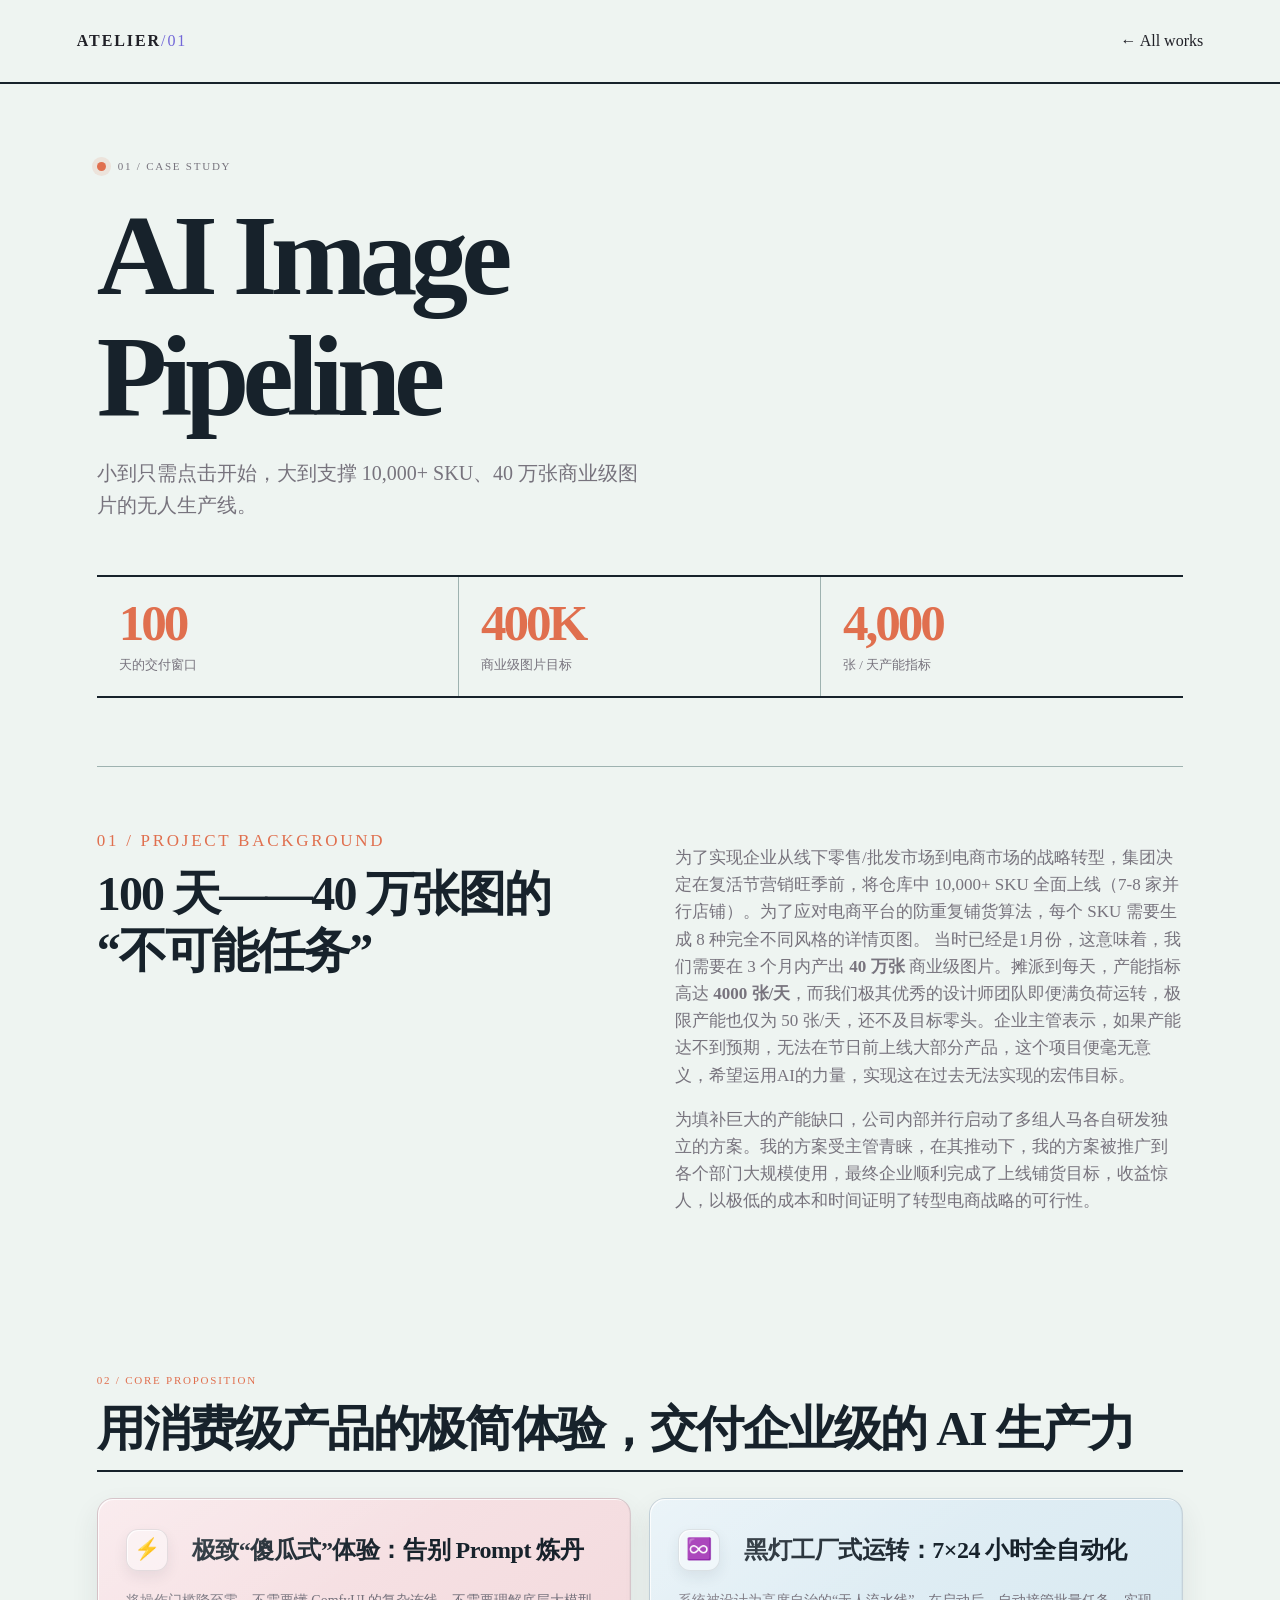
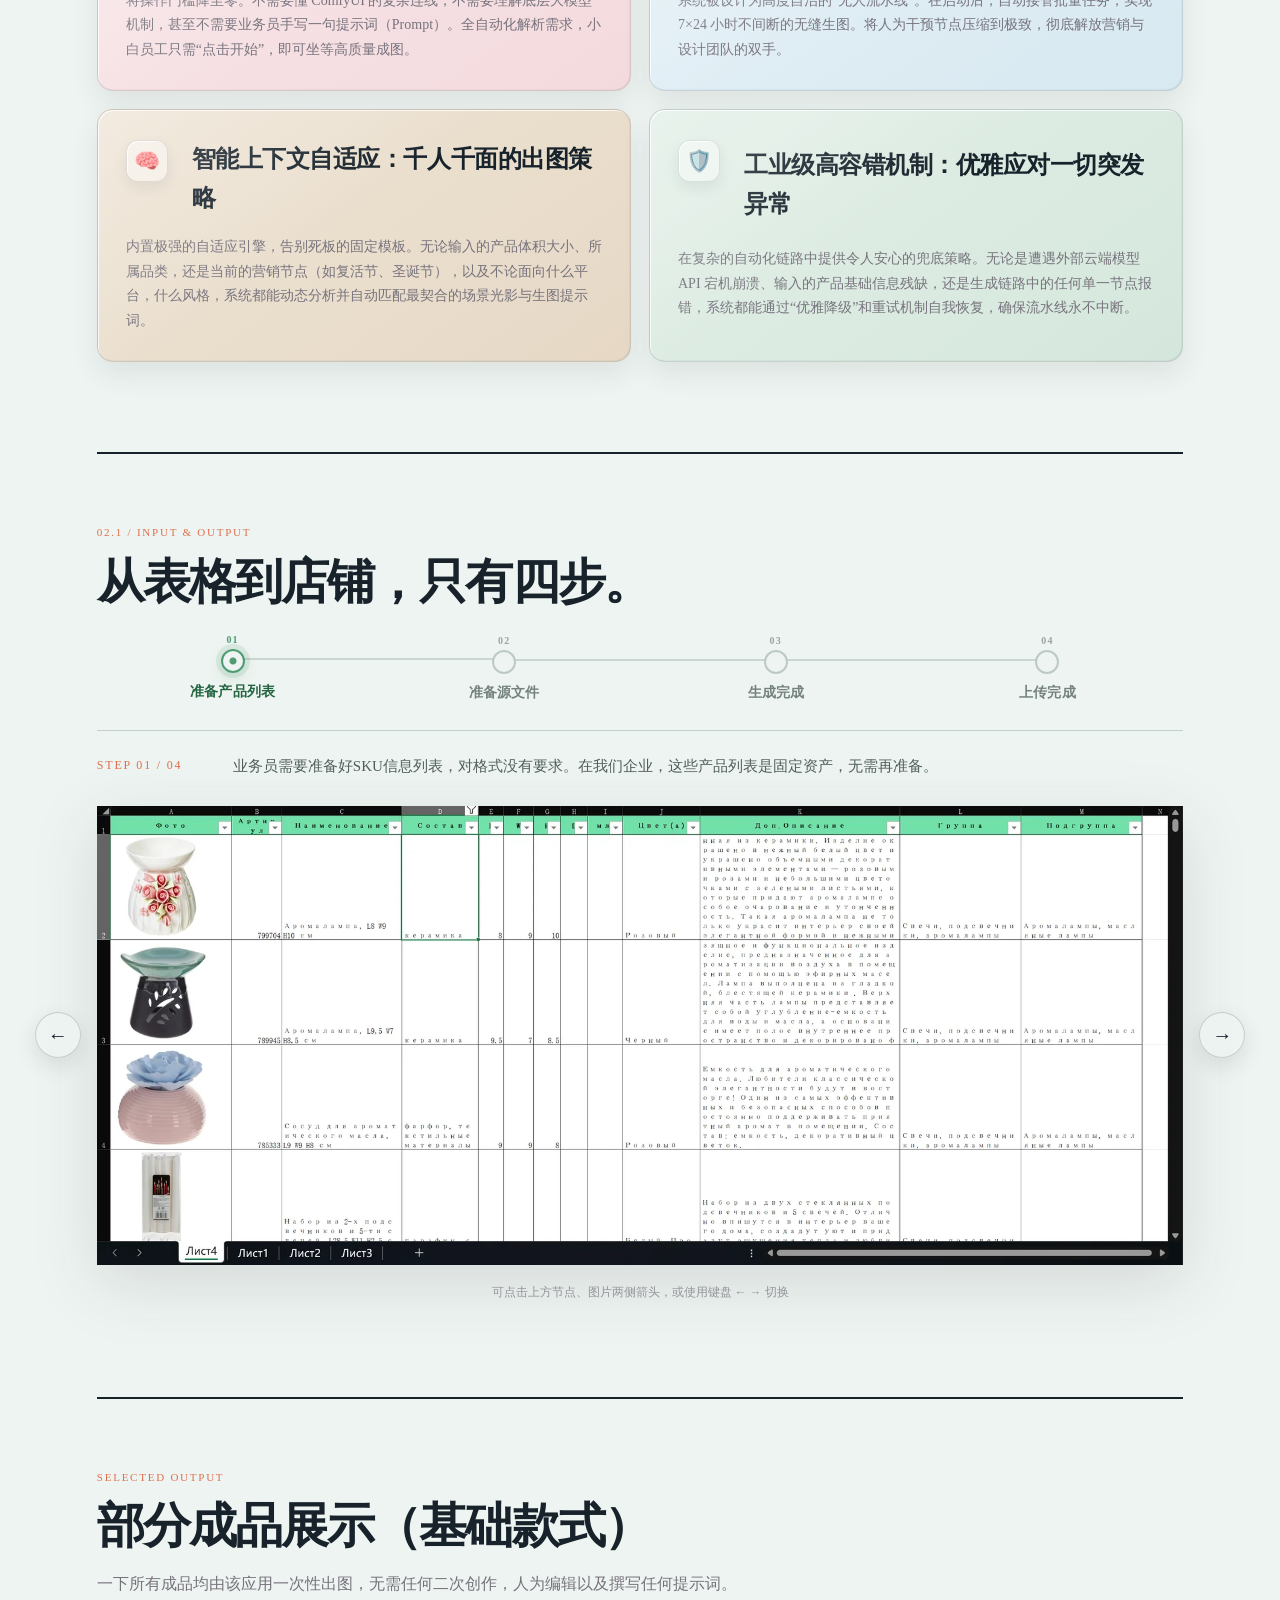
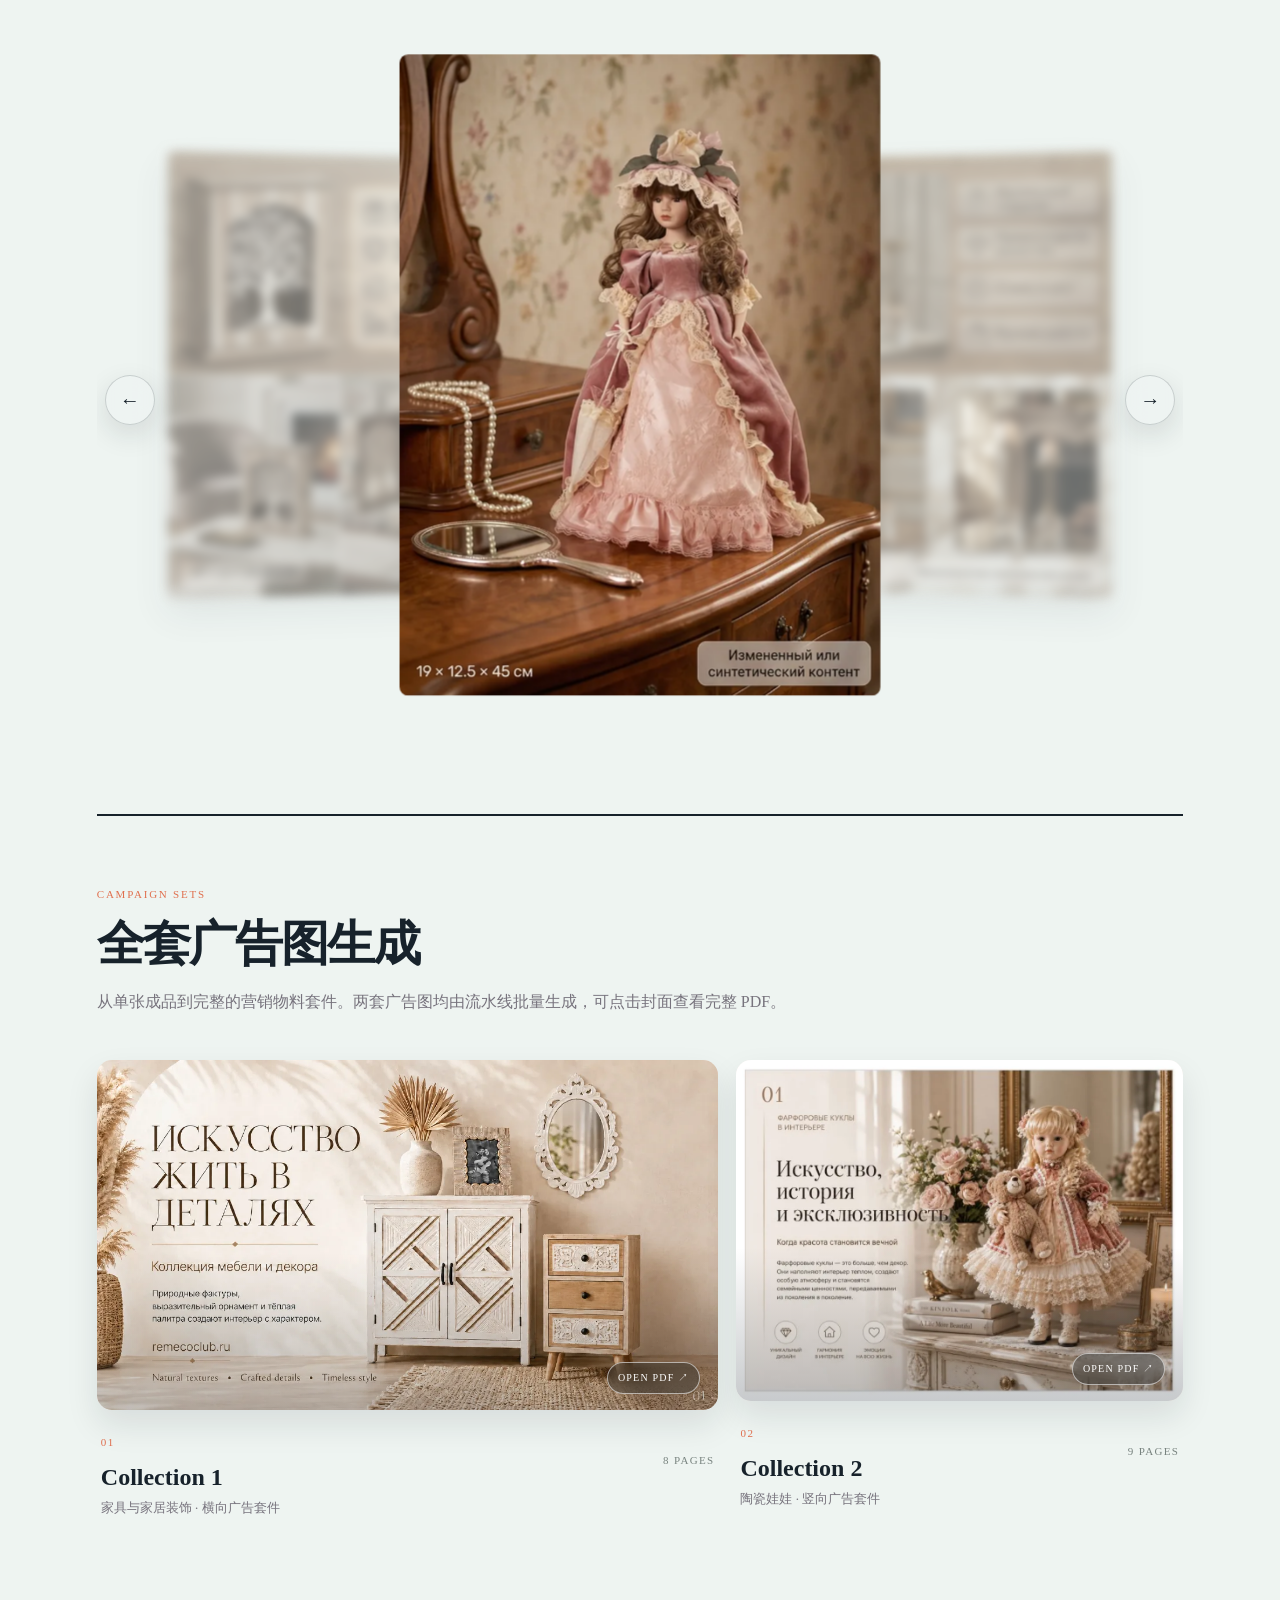
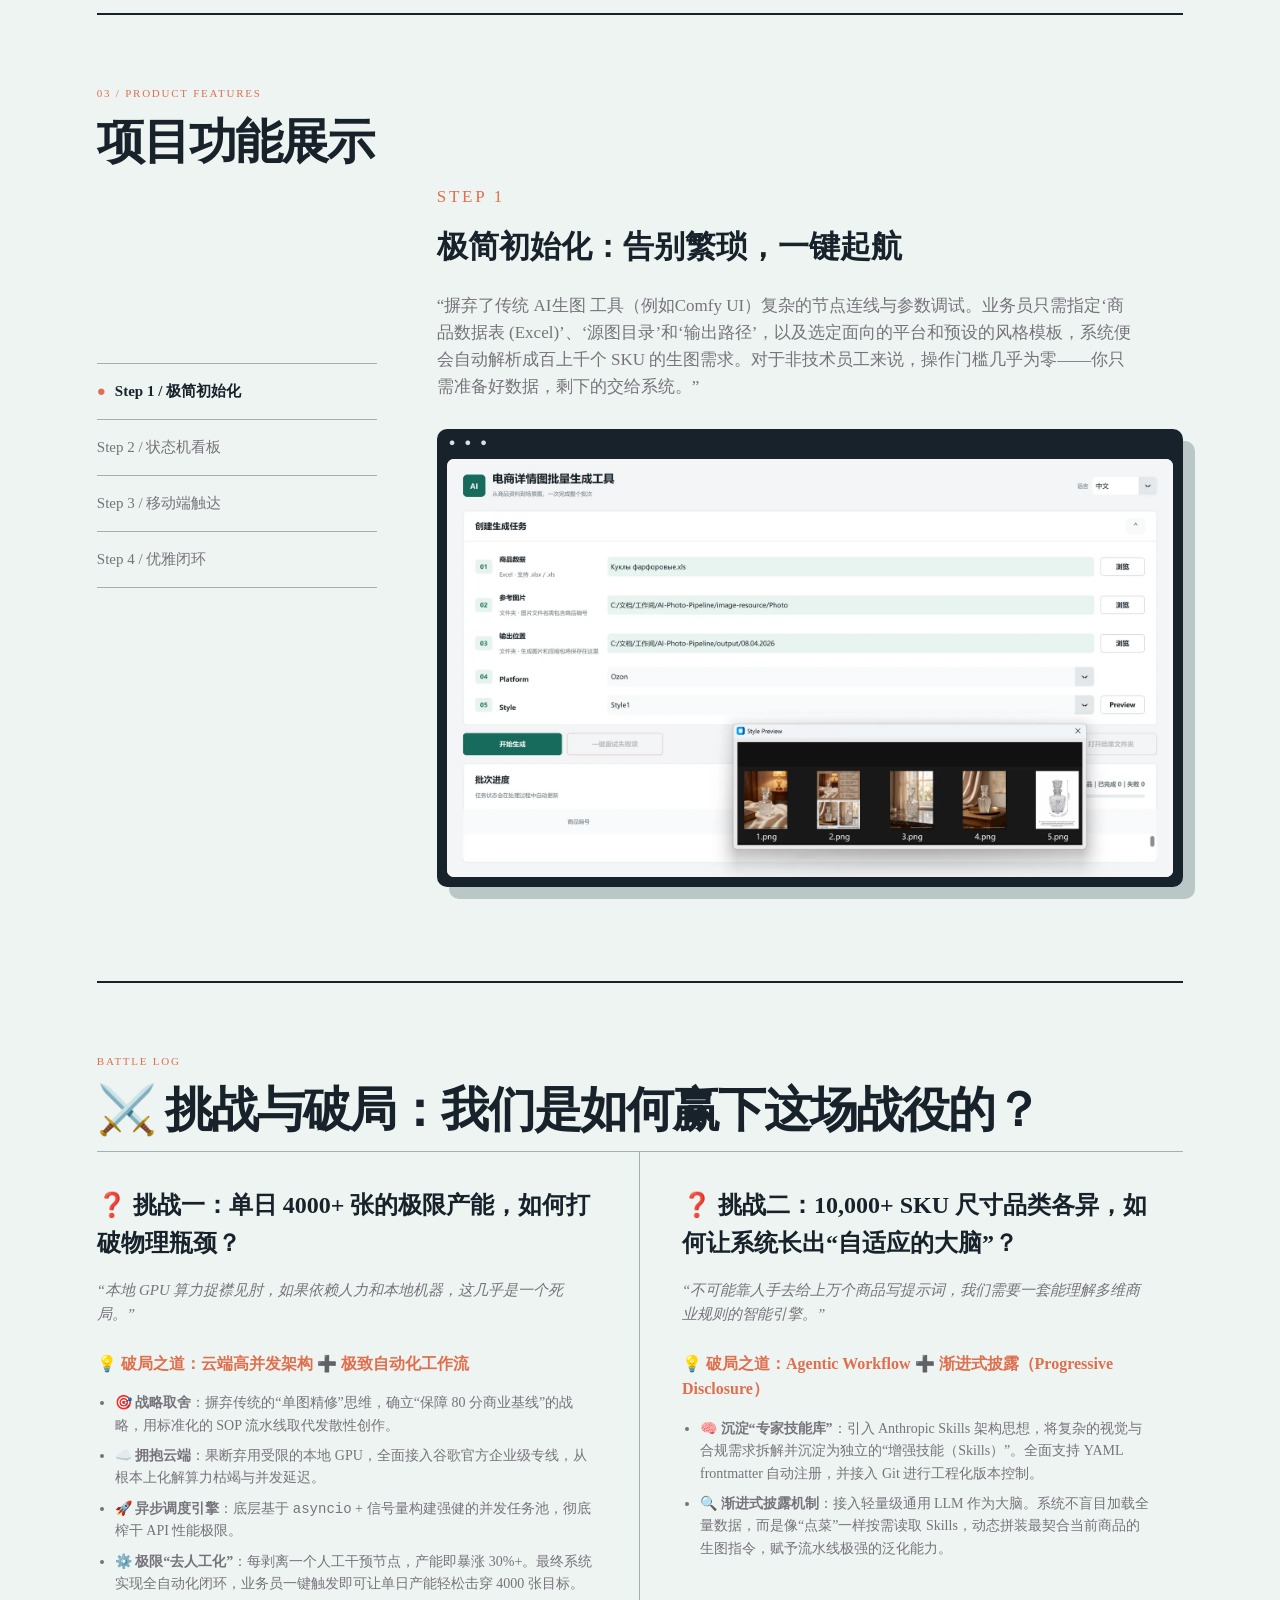
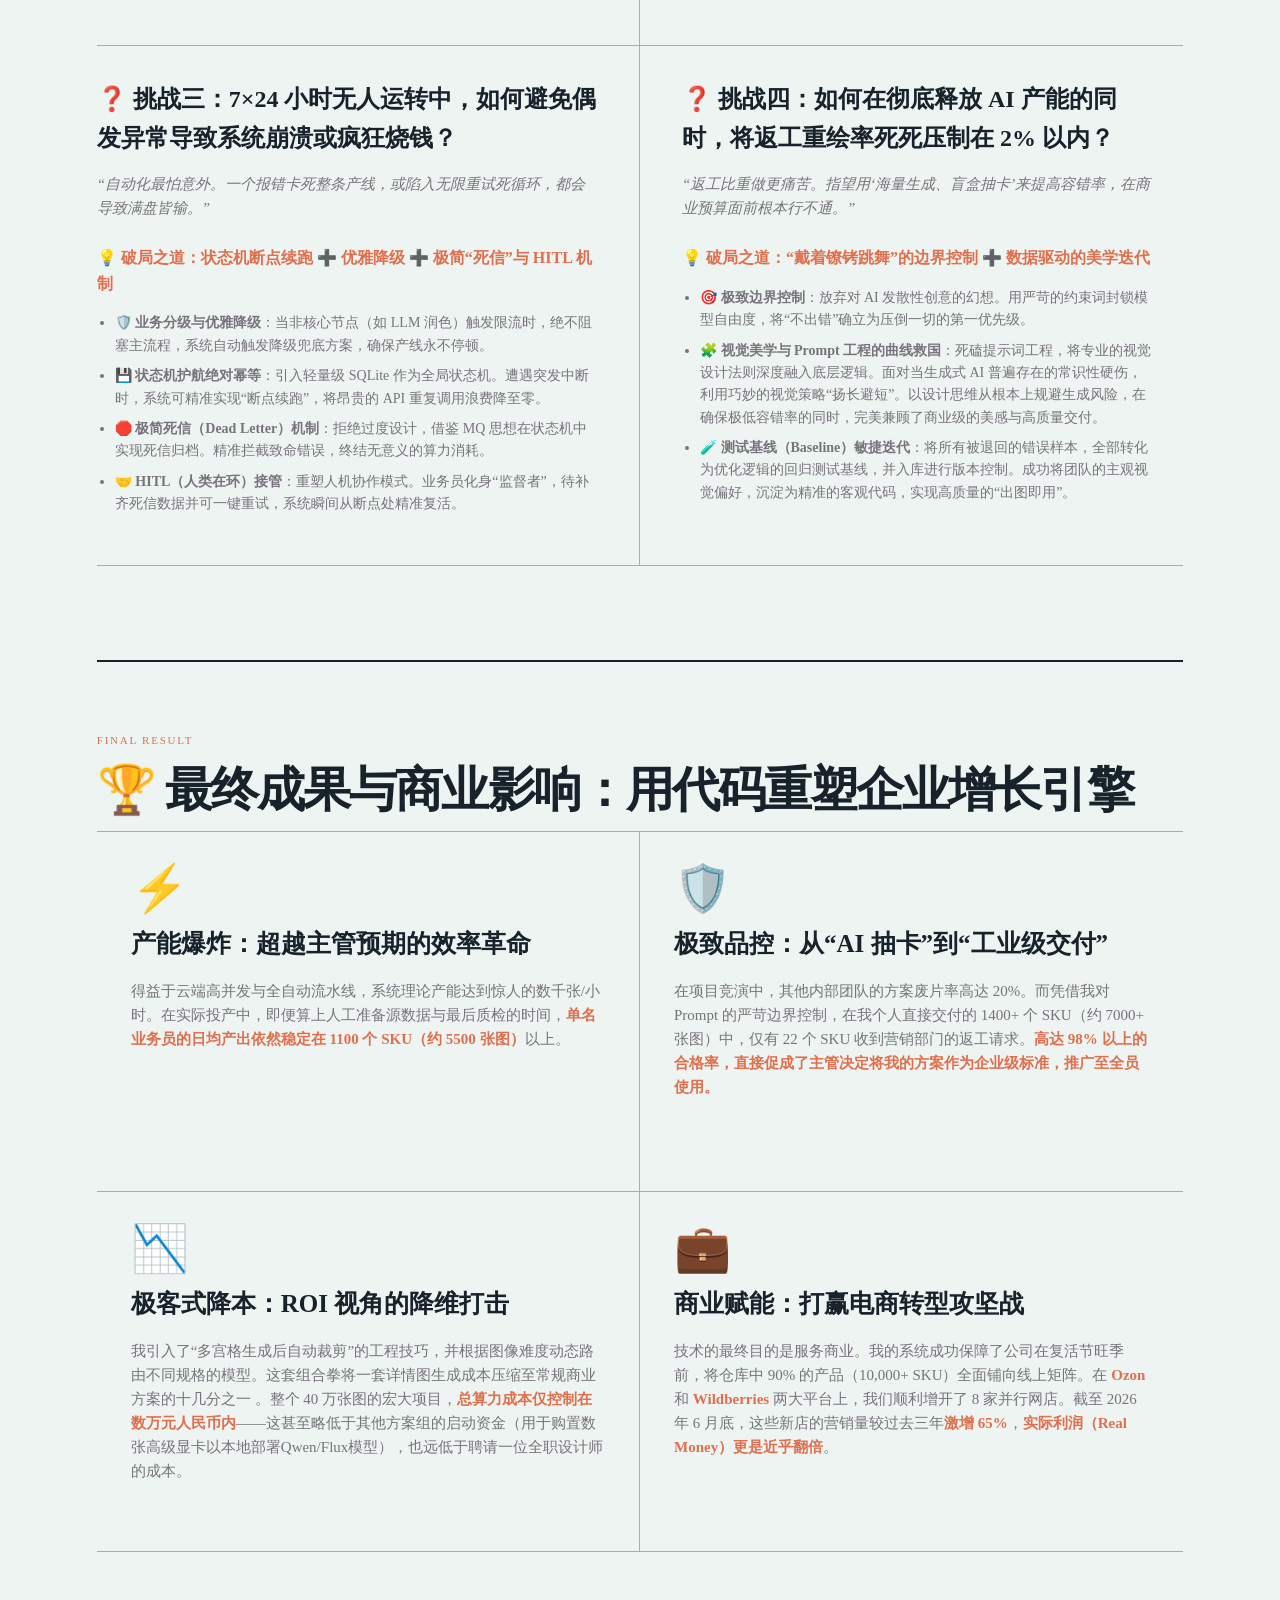
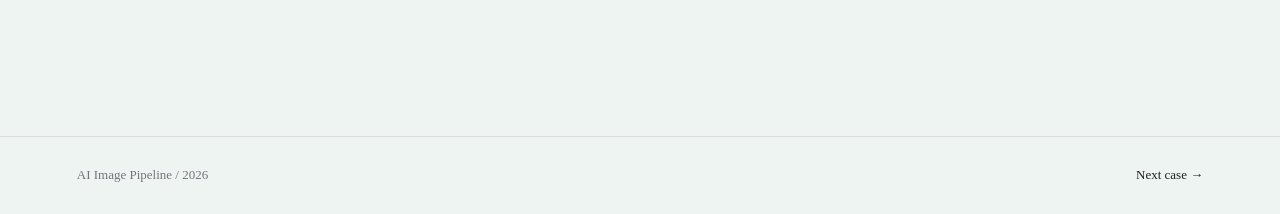
==== commit a61f03e5: "加入套图展示部分" ====
--- a/docs/project-1.html
+++ b/docs/project-1.html
@@ -1,5 +1,5 @@
 <!doctype html>
-<html lang="zh-CN"><head><meta charset="utf-8"><meta name="viewport" content="width=device-width, initial-scale=1"><title>AI Image Pipeline — Atelier</title><link rel="stylesheet" href="styles.css"><link rel="stylesheet" href="theme.css"><link rel="stylesheet" href="pipeline.css"><link rel="stylesheet" href="pipeline-overrides.css"></head>
+<html lang="zh-CN"><head><meta charset="utf-8"><meta name="viewport" content="width=device-width, initial-scale=1"><title>AI Image Pipeline — Atelier</title><link rel="stylesheet" href="styles.css"><link rel="stylesheet" href="theme.css"><link rel="stylesheet" href="pipeline.css"><link rel="stylesheet" href="pipeline-overrides.css"><link rel="stylesheet" href="collection-section.css"><script defer src="collection-section.js"></script></head>
 <body><header class="topbar"><a class="brand" href="index.html">ATELIER<span>/01</span></a><a class="back" href="index.html">← All works</a></header>
 <main class="detail pipeline-case">
 <section class="detail-head"><div class="pipeline-kicker"><i></i><span class="index">01 / CASE STUDY</span></div><h1>AI Image<br>Pipeline</h1><p class="lede">小到只需点击开始，大到支撑 10,000+ SKU、40 万张商业级图片的无人生产线。</p></section>
--- a/docs/collection-section.css
+++ b/docs/collection-section.css
@@ -0,0 +1 @@
+.collection-section{border-top:2px solid #17222b;padding:70px 0 94px}.collection-section .flow-top{margin-bottom:30px}.collection-section .flow-top p:last-child{max-width:720px}.collection-grid{display:grid;grid-template-columns:minmax(0,1.28fr) minmax(0,.92fr);gap:18px;align-items:start}.collection-card{display:block;color:inherit;text-decoration:none}.collection-cover{position:relative;overflow:hidden;background:#e8e2d9;border-radius:15px;box-shadow:0 15px 32px rgba(23,34,43,.1),inset 1px 1px 0 rgba(255,255,255,.7)}.collection-wide .collection-cover{aspect-ratio:802.56/451.68}.collection-tall .collection-cover{aspect-ratio:768/586}.collection-cover:after{content:"";position:absolute;inset:0;background:linear-gradient(180deg,rgba(23,34,43,0) 55%,rgba(23,34,43,.34));opacity:.7;pointer-events:none;transition:opacity 220ms ease}.collection-cover img{width:100%;height:100%;display:block;object-fit:cover;transition:transform 400ms cubic-bezier(.22,.72,.22,1)}.collection-open{position:absolute;z-index:1;right:18px;bottom:16px;padding:7px 10px;border:1px solid rgba(255,255,255,.56);border-radius:999px;background:rgba(23,34,43,.32);color:#fff;font-size:10px;letter-spacing:.12em;text-transform:uppercase;backdrop-filter:blur(8px);-webkit-backdrop-filter:blur(8px)}.collection-info{display:flex;justify-content:space-between;gap:18px;align-items:start;padding:18px 4px 0}.collection-number{color:#e06f4e;font-size:11px;letter-spacing:.14em}.collection-info h3{margin:4px 0 2px;font-size:24px}.collection-info p{margin:0;font-size:13px}.collection-pages{padding-top:24px;color:#78837f;font-size:11px;letter-spacing:.12em;text-transform:uppercase;white-space:nowrap}@media(hover:hover){.collection-card:hover .collection-cover img{transform:scale(1.025)}.collection-card:hover .collection-cover:after{opacity:.95}}@media(max-width:700px){.collection-grid{grid-template-columns:1fr;gap:32px}}
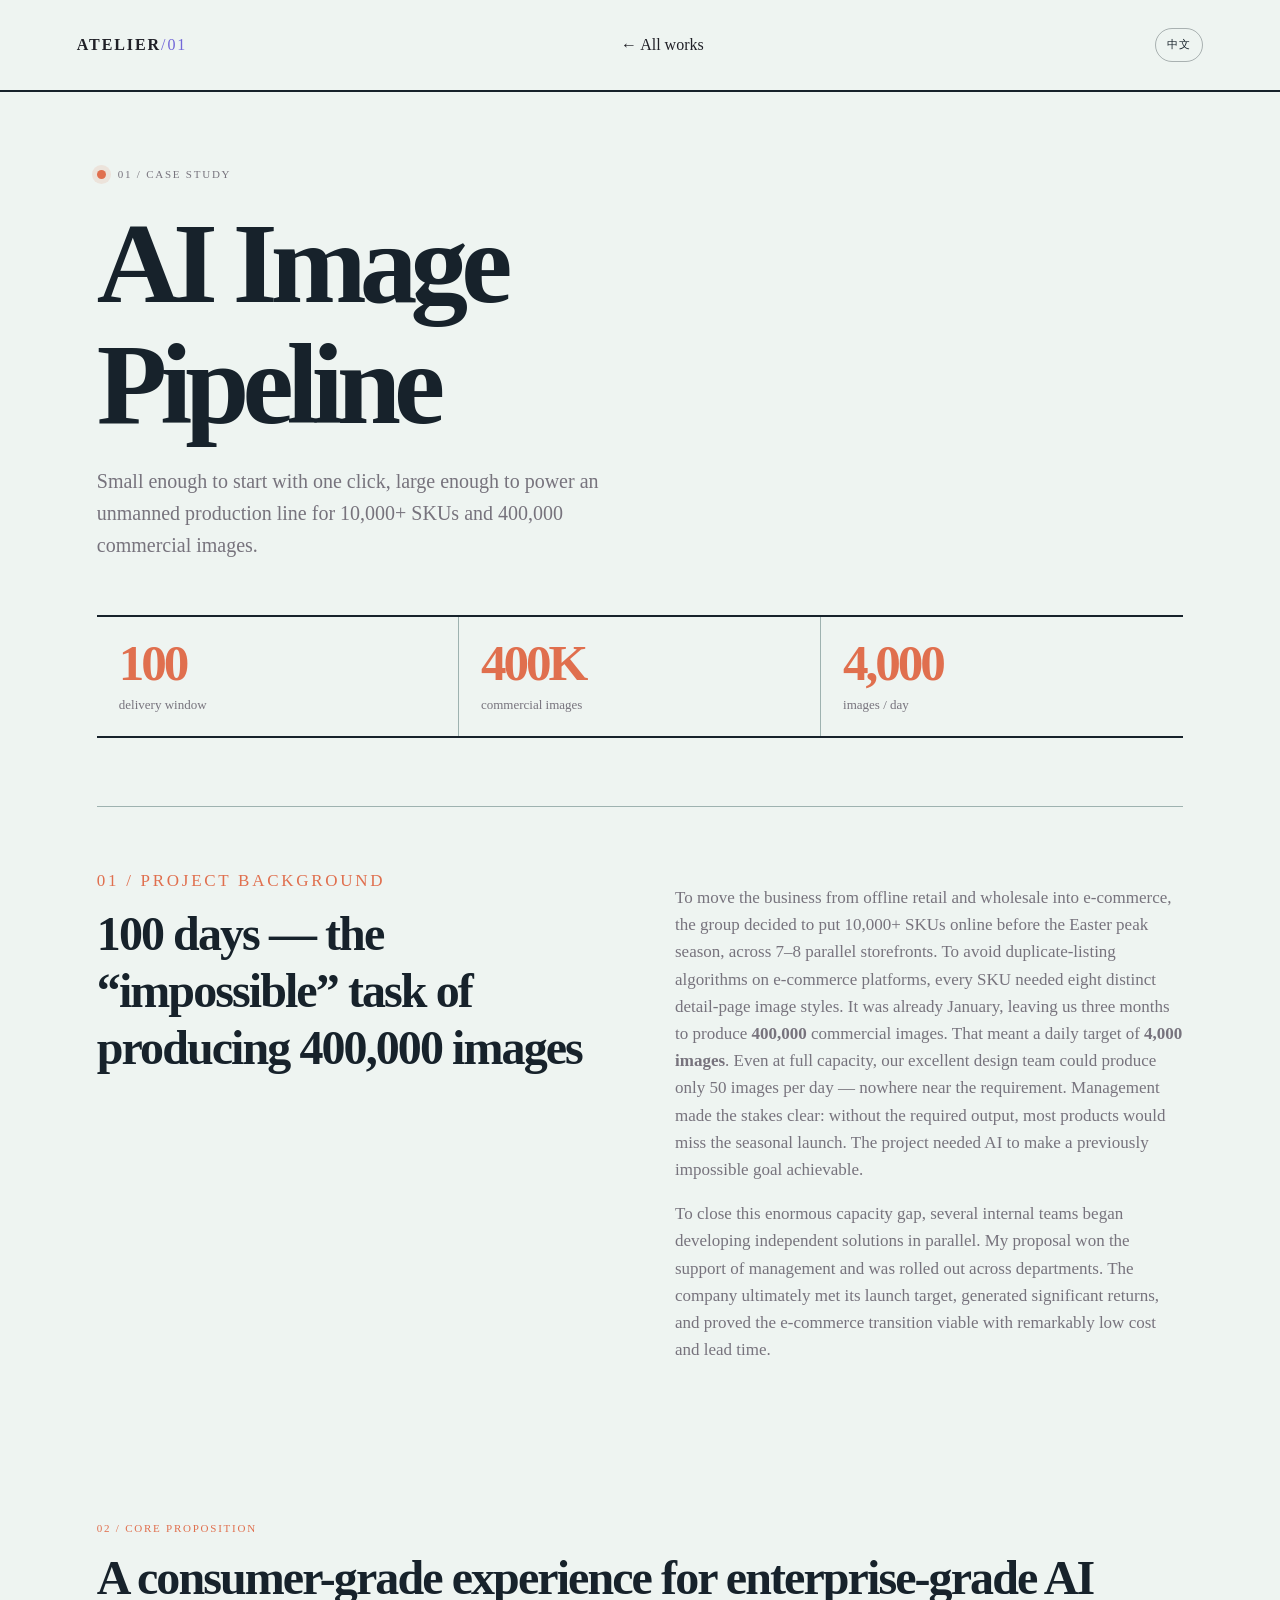
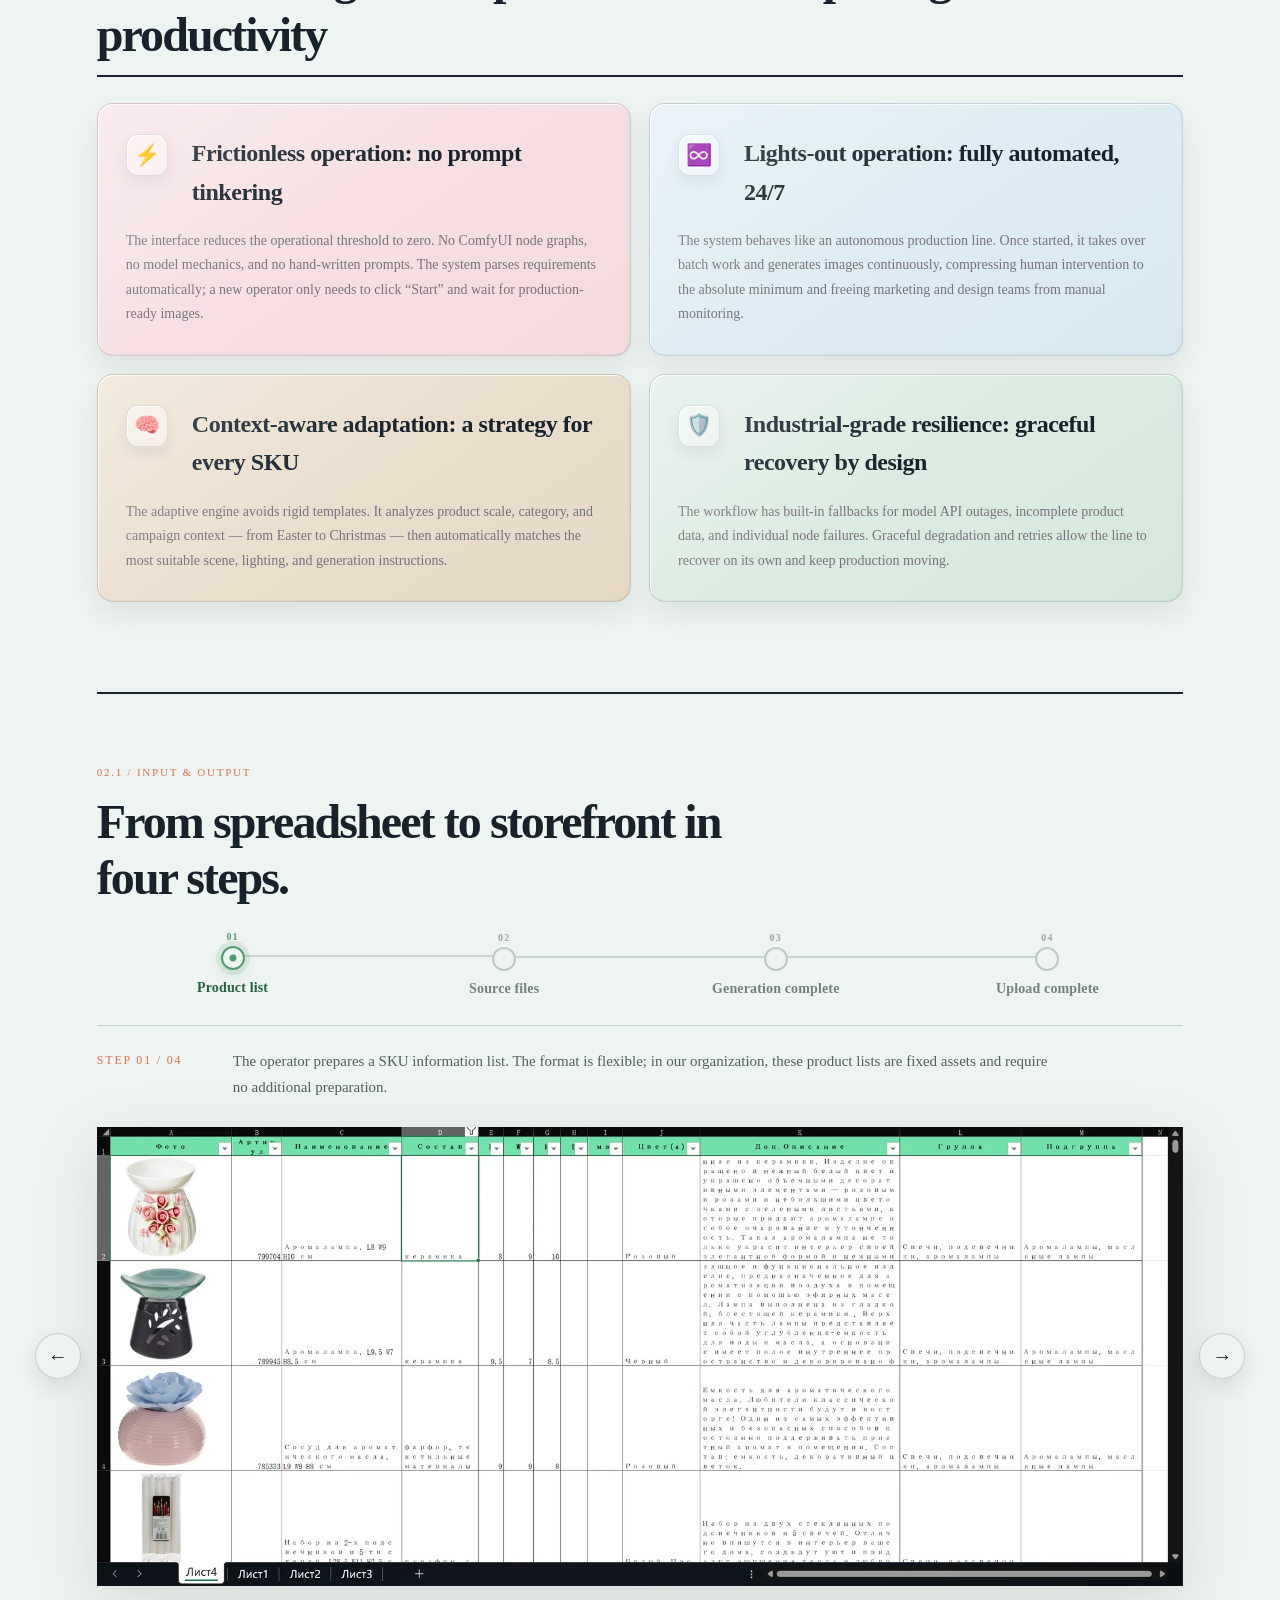
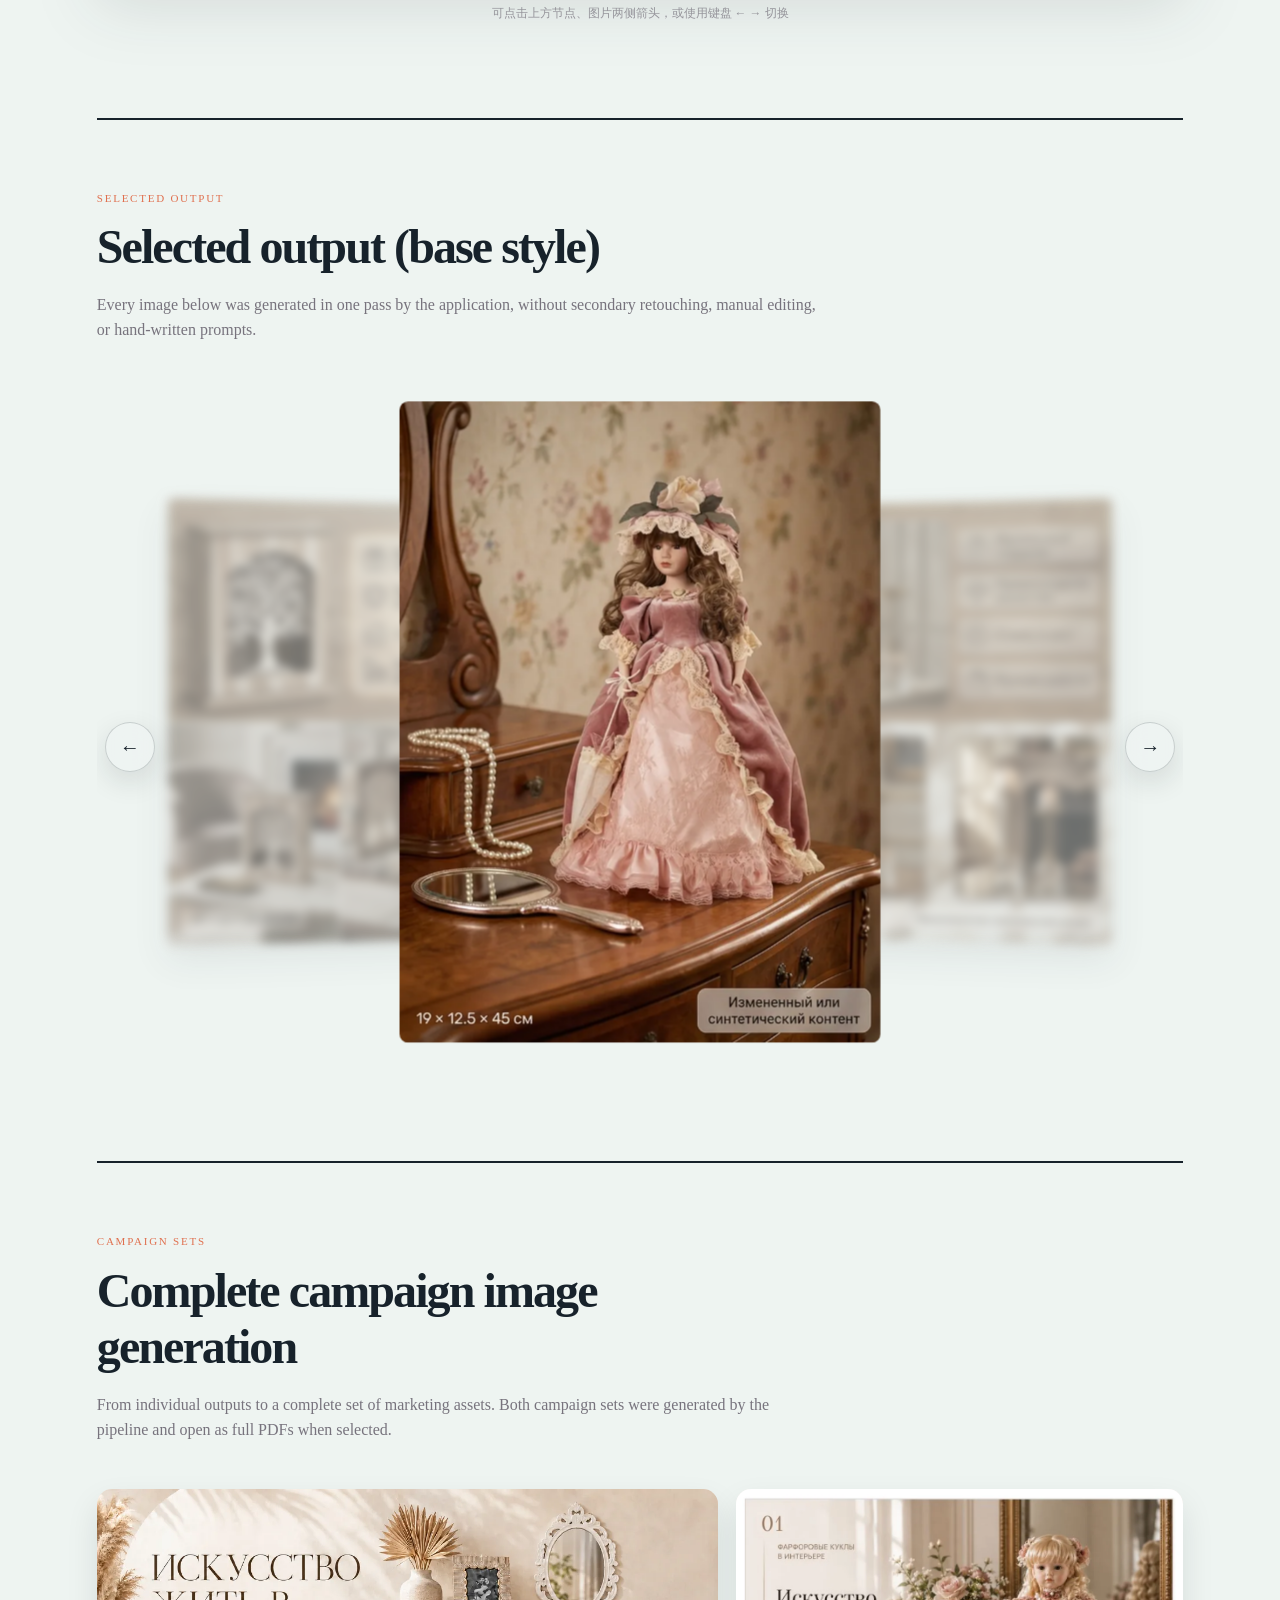
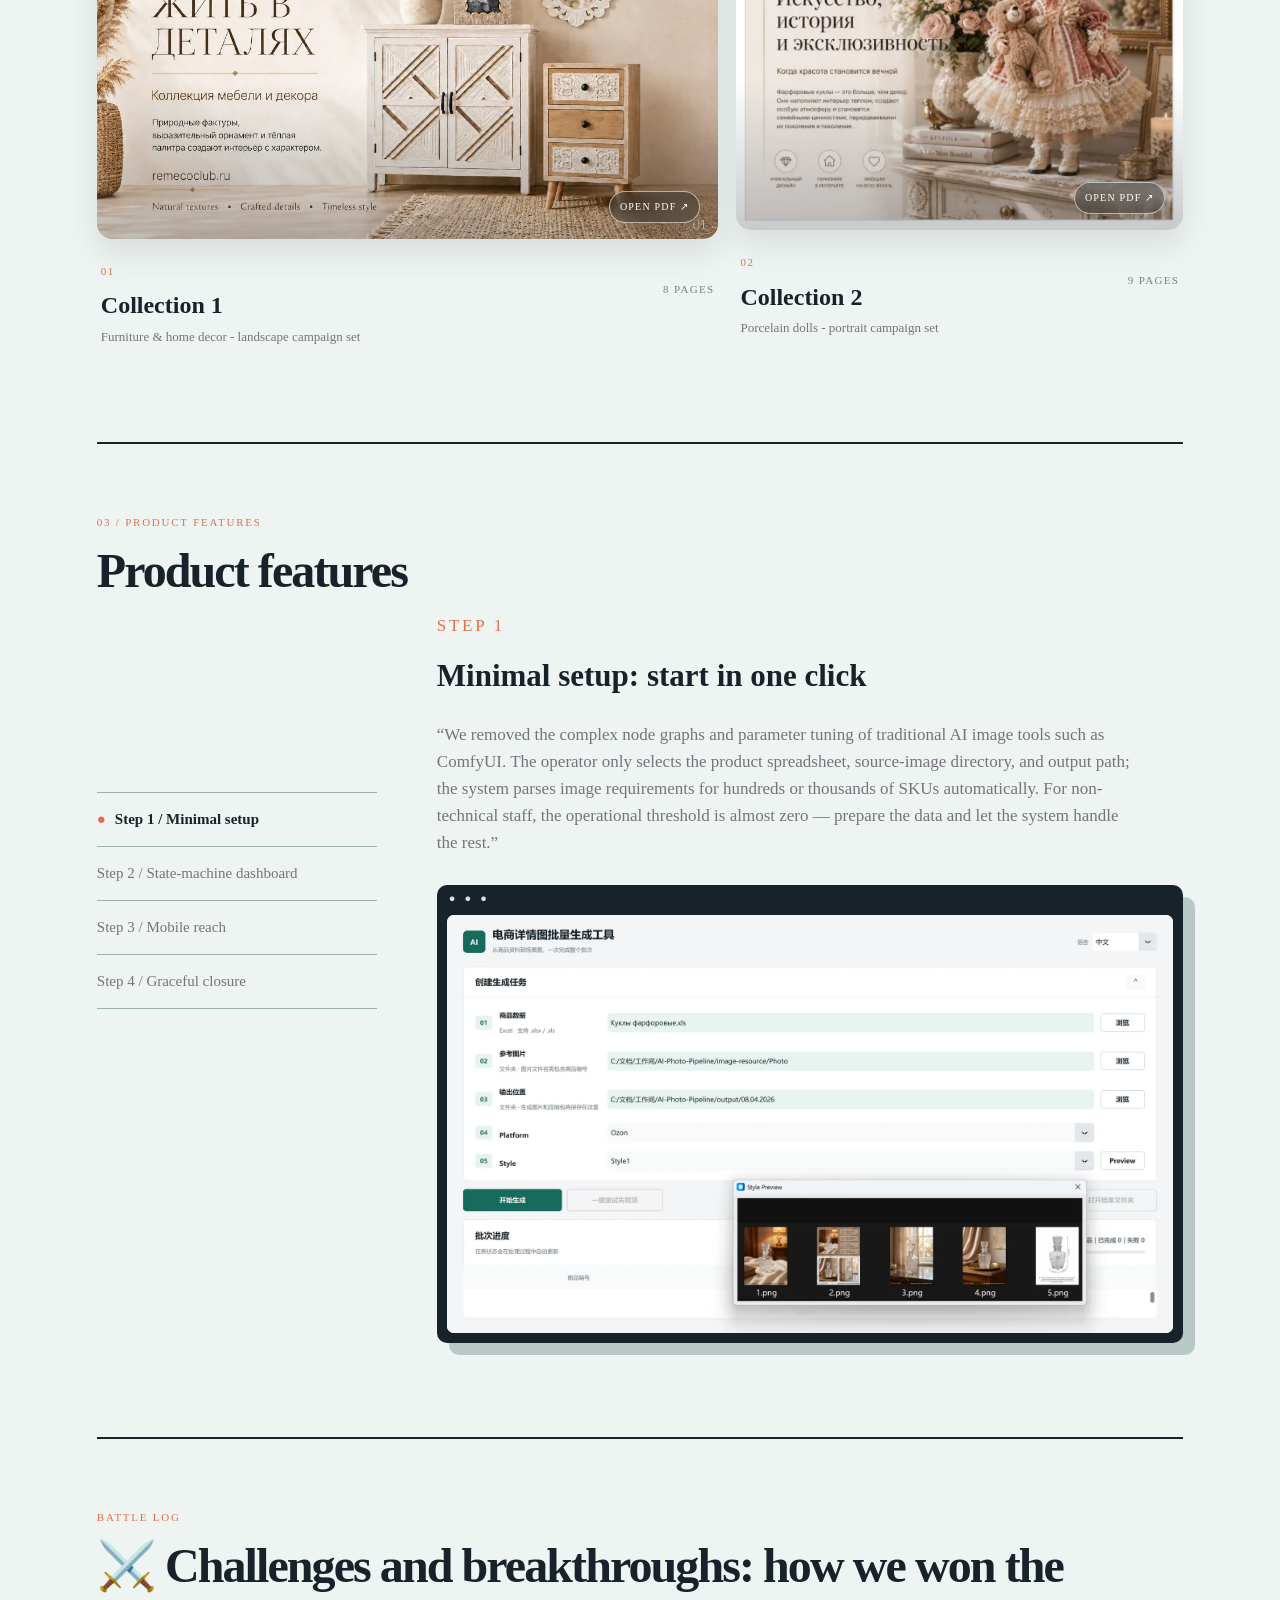
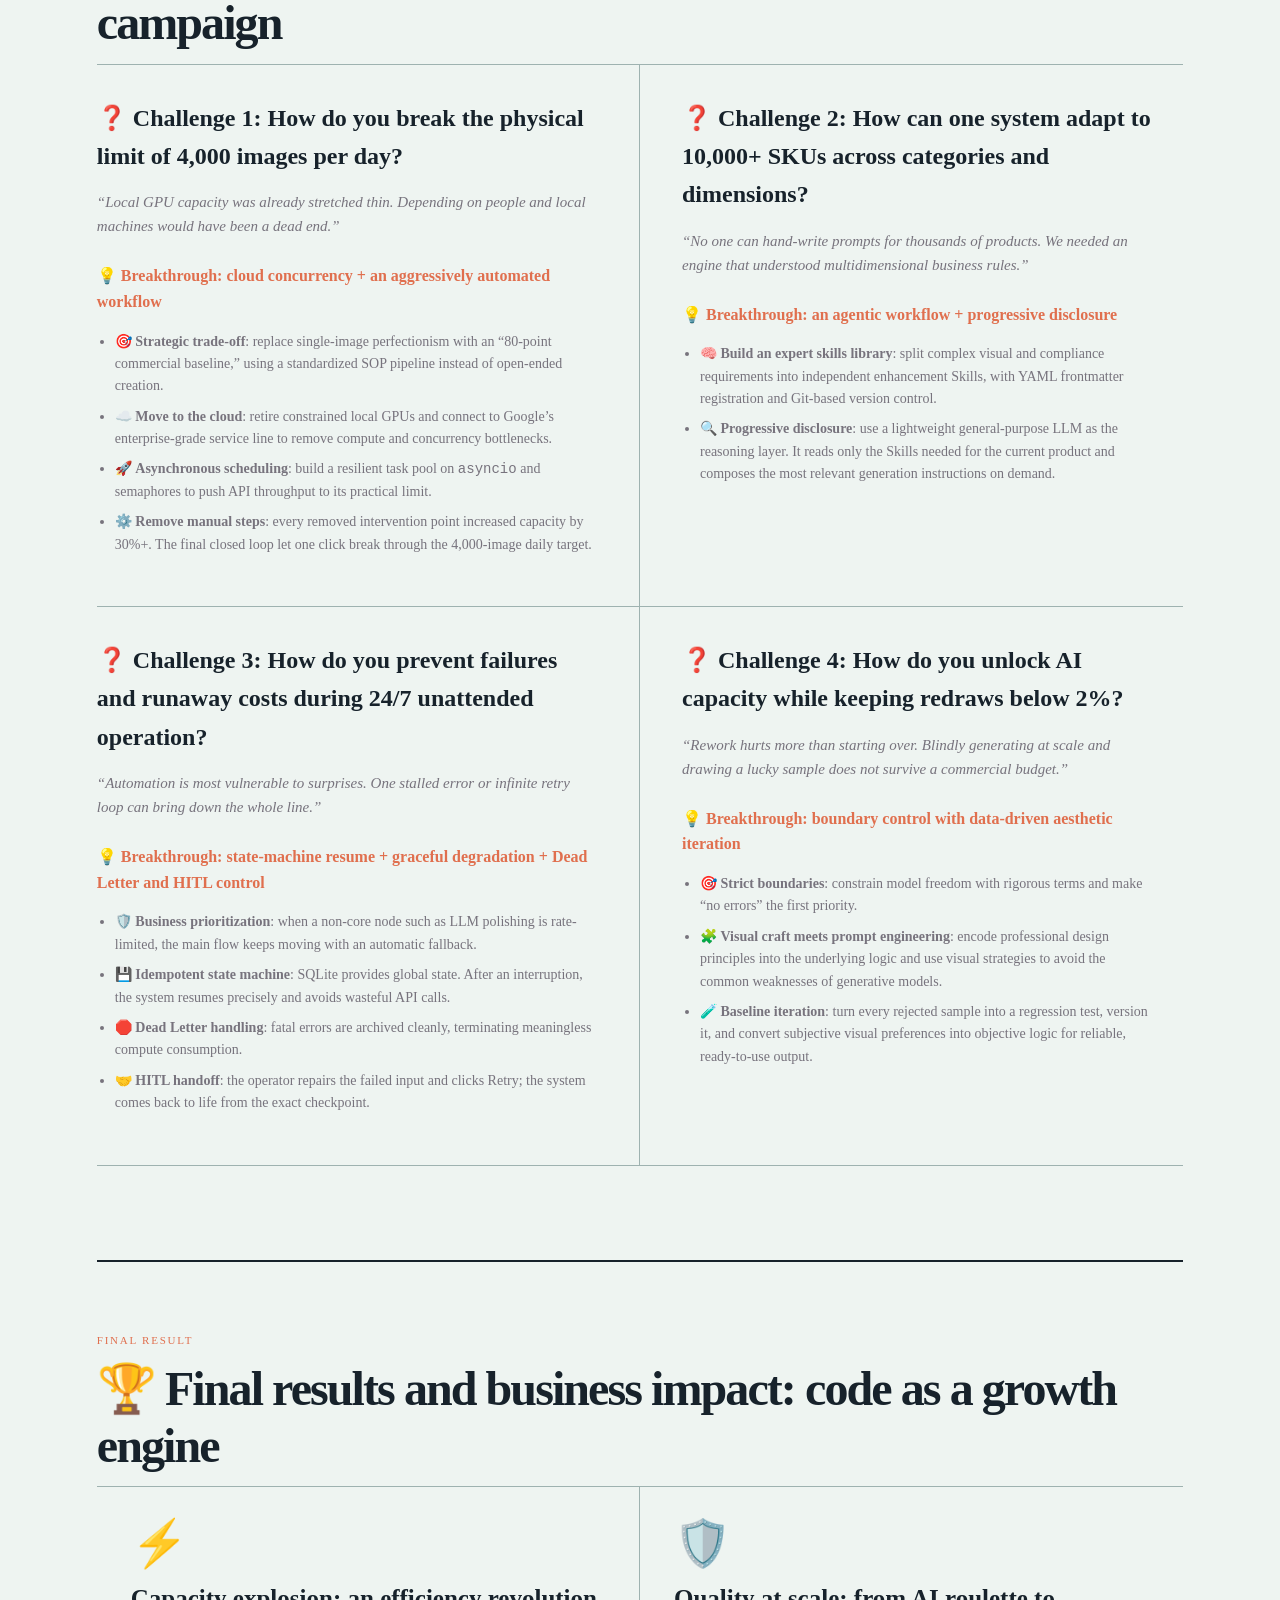
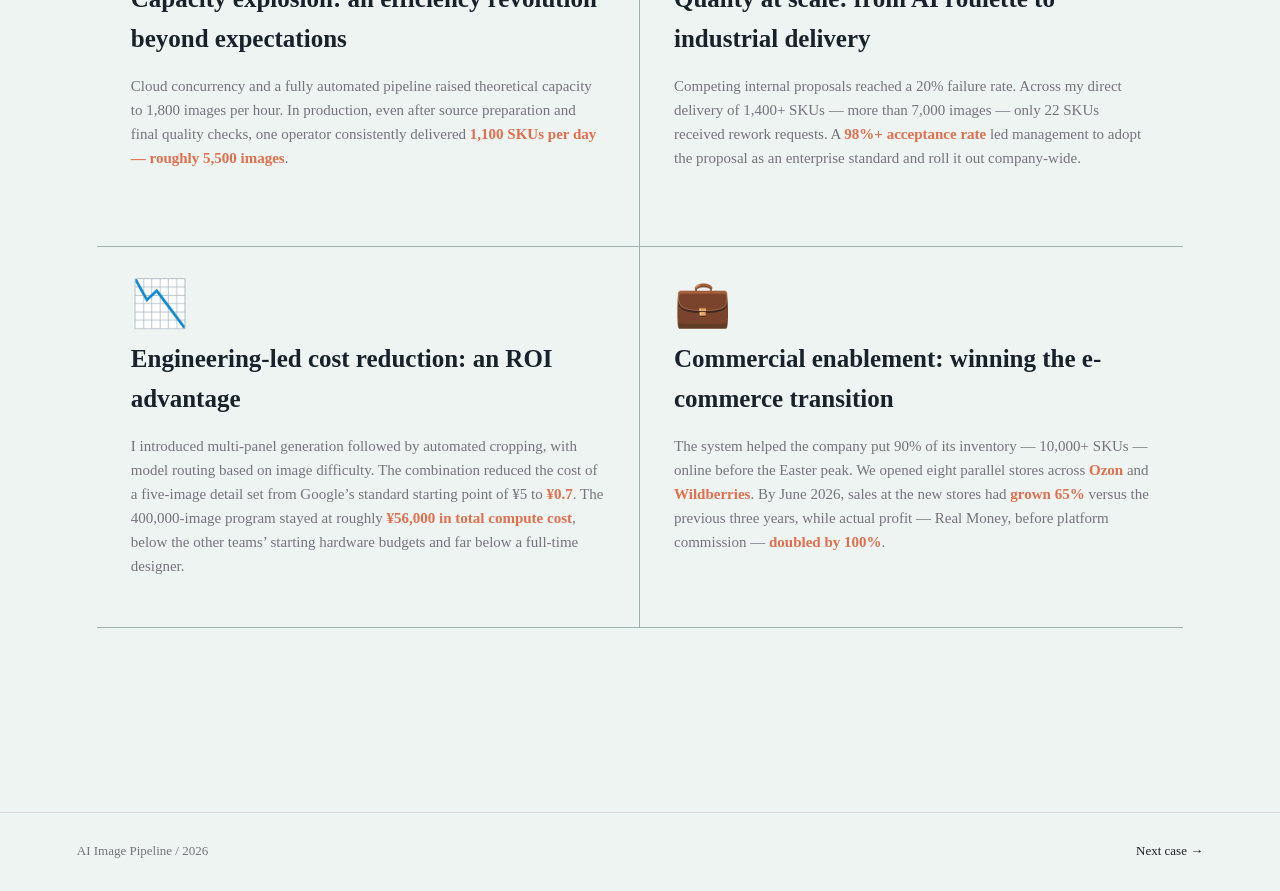
==== commit 5c2a22f8: "更新英文版本" ====
--- a/docs/project-1.html
+++ b/docs/project-1.html
@@ -1,5 +1,5 @@
 <!doctype html>
-<html lang="zh-CN"><head><meta charset="utf-8"><meta name="viewport" content="width=device-width, initial-scale=1"><title>AI Image Pipeline — Atelier</title><link rel="stylesheet" href="styles.css"><link rel="stylesheet" href="theme.css"><link rel="stylesheet" href="pipeline.css"><link rel="stylesheet" href="pipeline-overrides.css"><link rel="stylesheet" href="collection-section.css"><script defer src="collection-section.js"></script></head>
+<html lang="zh-CN"><head><meta charset="utf-8"><meta name="viewport" content="width=device-width, initial-scale=1"><title>AI Image Pipeline — Atelier</title><link rel="stylesheet" href="styles.css"><link rel="stylesheet" href="theme.css"><link rel="stylesheet" href="pipeline.css"><link rel="stylesheet" href="pipeline-overrides.css"><link rel="stylesheet" href="collection-section.css"><script defer src="collection-section.js"></script><link rel="stylesheet" href="language-switcher.css"><script defer src="language-switcher.js"></script></head>
 <body><header class="topbar"><a class="brand" href="index.html">ATELIER<span>/01</span></a><a class="back" href="index.html">← All works</a></header>
 <main class="detail pipeline-case">
 <section class="detail-head"><div class="pipeline-kicker"><i></i><span class="index">01 / CASE STUDY</span></div><h1>AI Image<br>Pipeline</h1><p class="lede">小到只需点击开始，大到支撑 10,000+ SKU、40 万张商业级图片的无人生产线。</p></section>
--- a/docs/language-switcher.css
+++ b/docs/language-switcher.css
@@ -0,0 +1 @@
+.lang-toggle{margin-left:18px;padding:7px 11px;border:1px solid rgba(23,34,43,.32);border-radius:999px;background:transparent;color:inherit;font:inherit;font-size:11px;letter-spacing:.08em;cursor:pointer;transition:background .2s ease,color .2s ease,border-color .2s ease}.lang-toggle:hover{background:#e06f4e;border-color:#e06f4e;color:#fff}.topbar{gap:16px}.topbar .lang-toggle{flex:none}.collection-section{border-top:2px solid #17222b;padding:70px 0 94px}.collection-section .flow-top{margin-bottom:30px}.collection-section .flow-top p:last-child{max-width:720px}.collection-grid{display:grid;grid-template-columns:minmax(0,1.28fr) minmax(0,.92fr);gap:18px;align-items:start}.collection-card{display:block;color:inherit;text-decoration:none}.collection-cover{position:relative;overflow:hidden;background:#e8e2d9;border-radius:15px;box-shadow:0 15px 32px rgba(23,34,43,.1),inset 1px 1px 0 rgba(255,255,255,.7)}.collection-wide .collection-cover{aspect-ratio:802.56/451.68}.collection-tall .collection-cover{aspect-ratio:768/586}.collection-cover:after{content:"";position:absolute;inset:0;background:linear-gradient(180deg,rgba(23,34,43,0) 55%,rgba(23,34,43,.34));opacity:.7;pointer-events:none;transition:opacity 220ms ease}.collection-cover img{width:100%;height:100%;display:block;object-fit:cover;transition:transform 400ms cubic-bezier(.22,.72,.22,1)}.collection-open{position:absolute;z-index:1;right:18px;bottom:16px;padding:7px 10px;border:1px solid rgba(255,255,255,.56);border-radius:999px;background:rgba(23,34,43,.32);color:#fff;font-size:10px;letter-spacing:.12em;text-transform:uppercase;backdrop-filter:blur(8px);-webkit-backdrop-filter:blur(8px)}.collection-info{display:flex;justify-content:space-between;gap:18px;align-items:start;padding:18px 4px 0}.collection-number{color:#e06f4e;font-size:11px;letter-spacing:.14em}.collection-info h3{margin:4px 0 2px;font-size:24px}.collection-info p{margin:0;font-size:13px}.collection-pages{padding-top:24px;color:#78837f;font-size:11px;letter-spacing:.12em;text-transform:uppercase;white-space:nowrap}@media(hover:hover){.collection-card:hover .collection-cover img{transform:scale(1.025)}.collection-card:hover .collection-cover:after{opacity:.95}}@media(max-width:700px){.collection-grid{grid-template-columns:1fr;gap:32px}}@media(max-width:600px){.lang-toggle{margin-left:10px;padding:6px 9px}}
